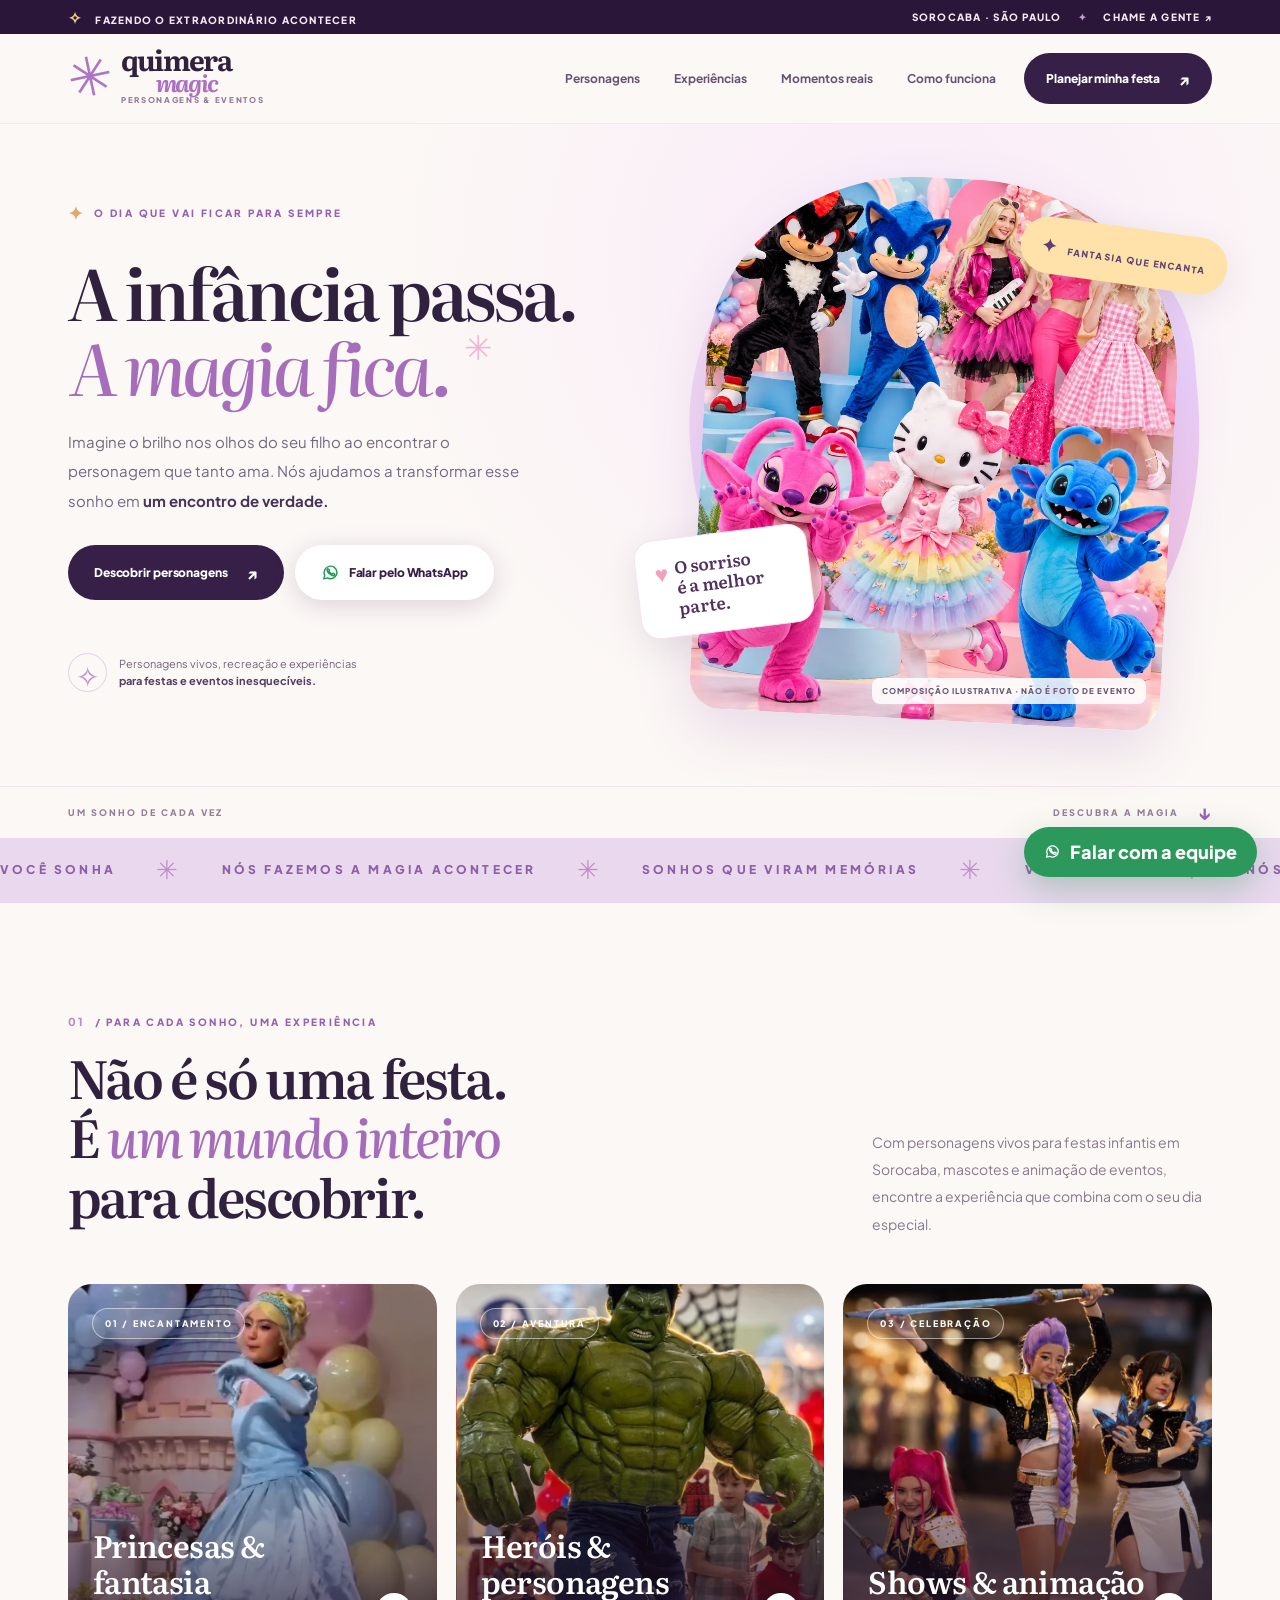
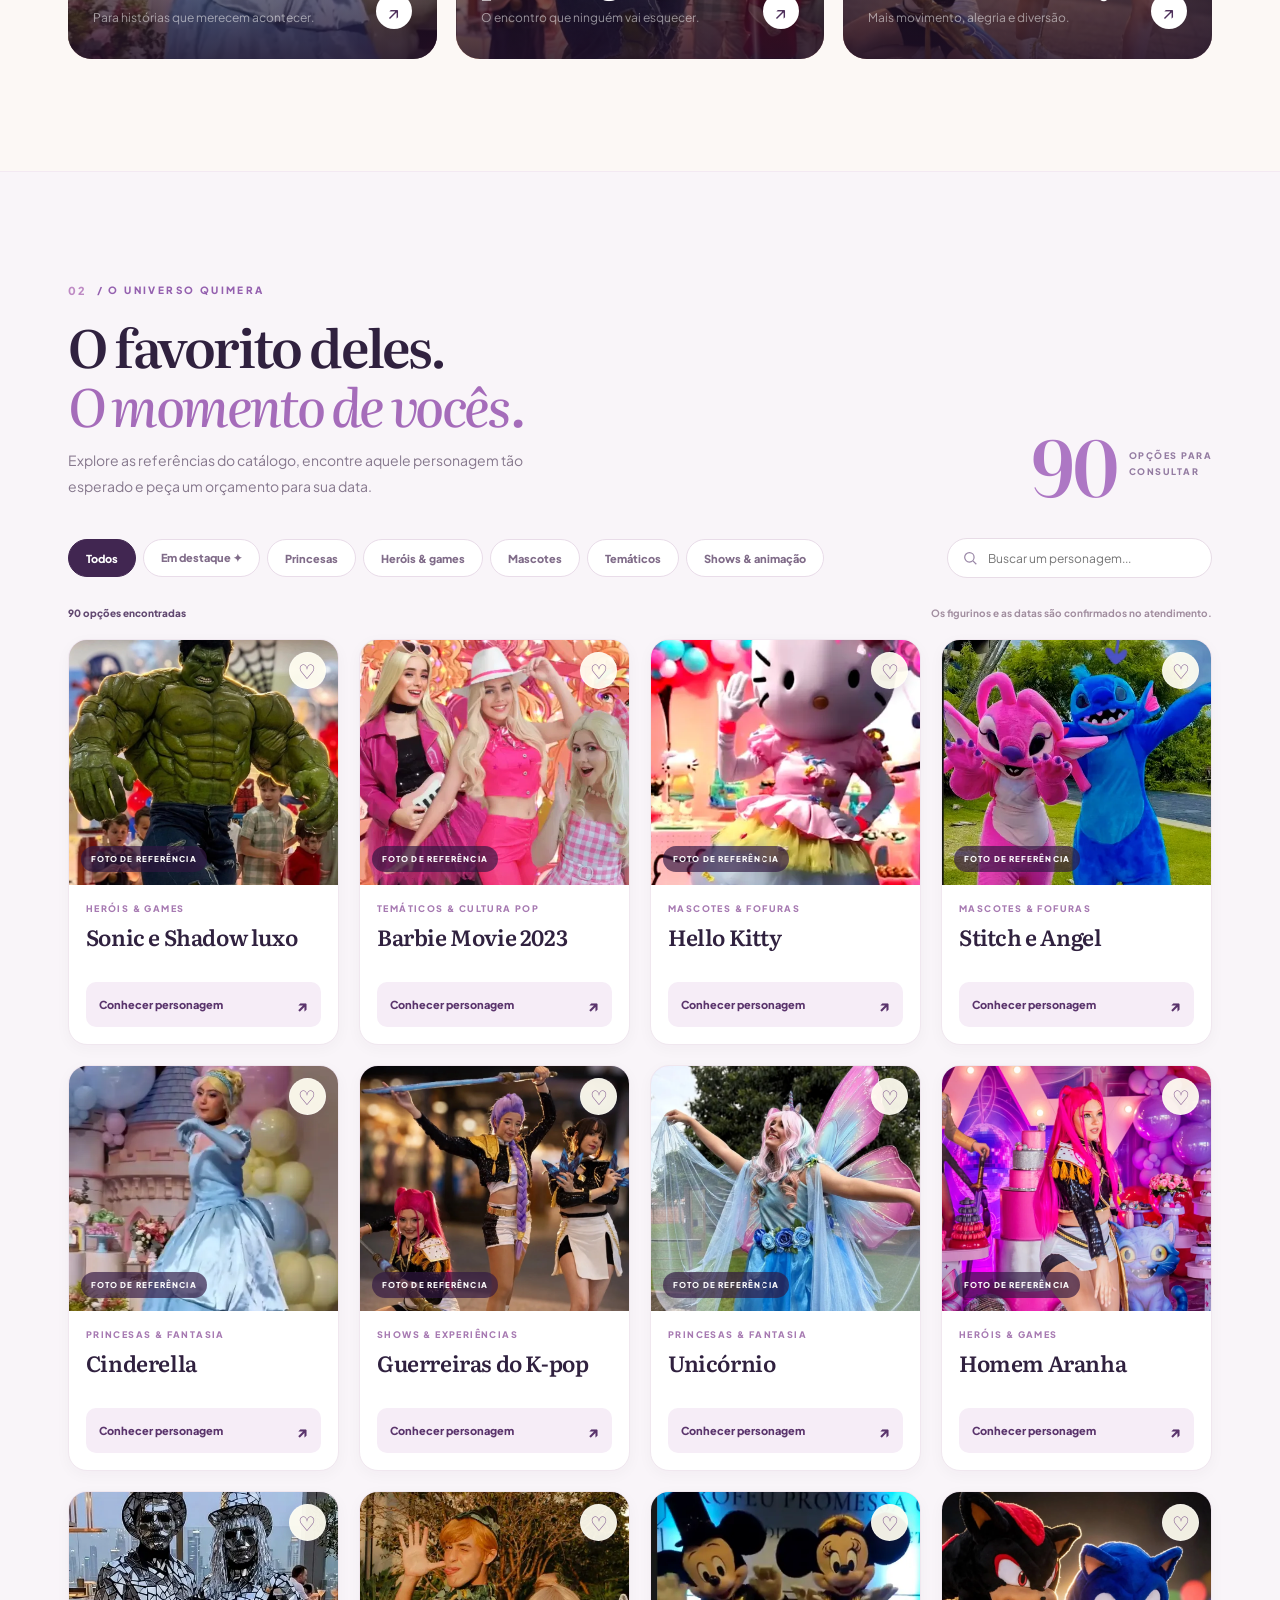
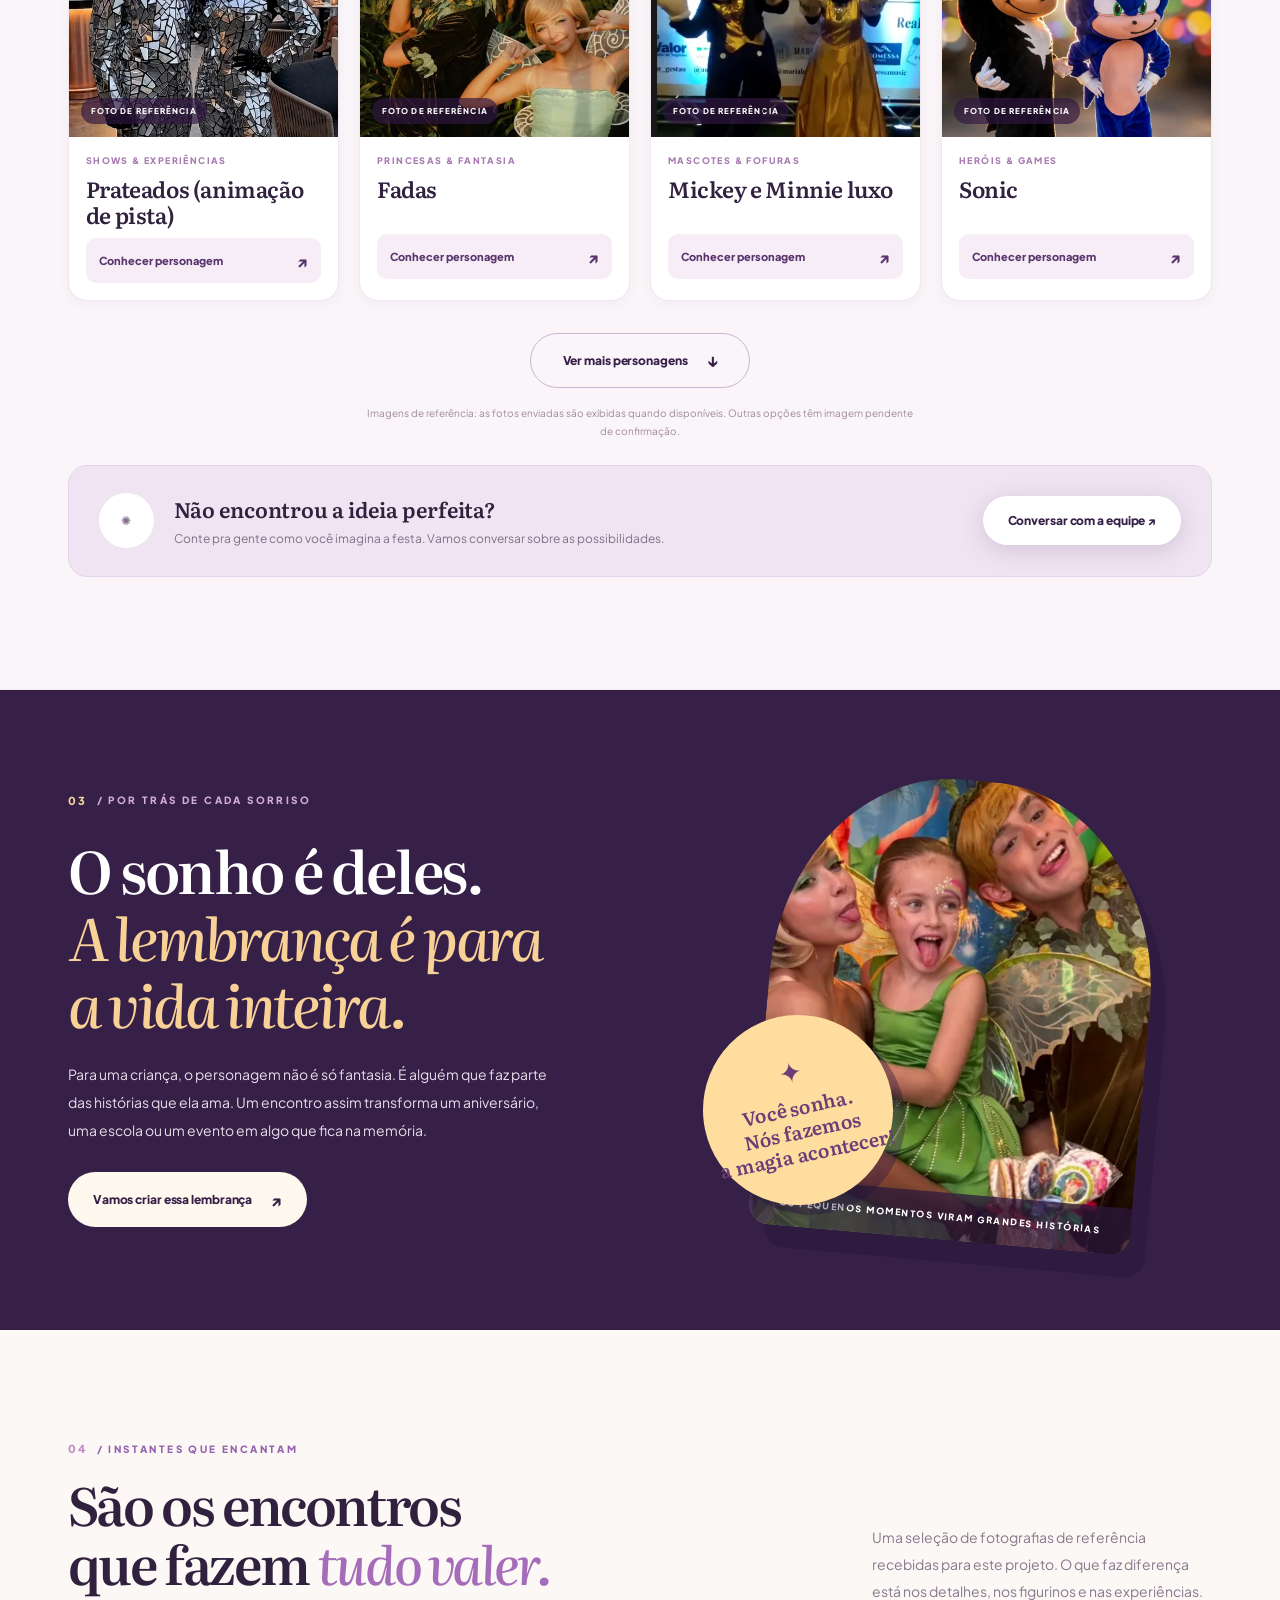
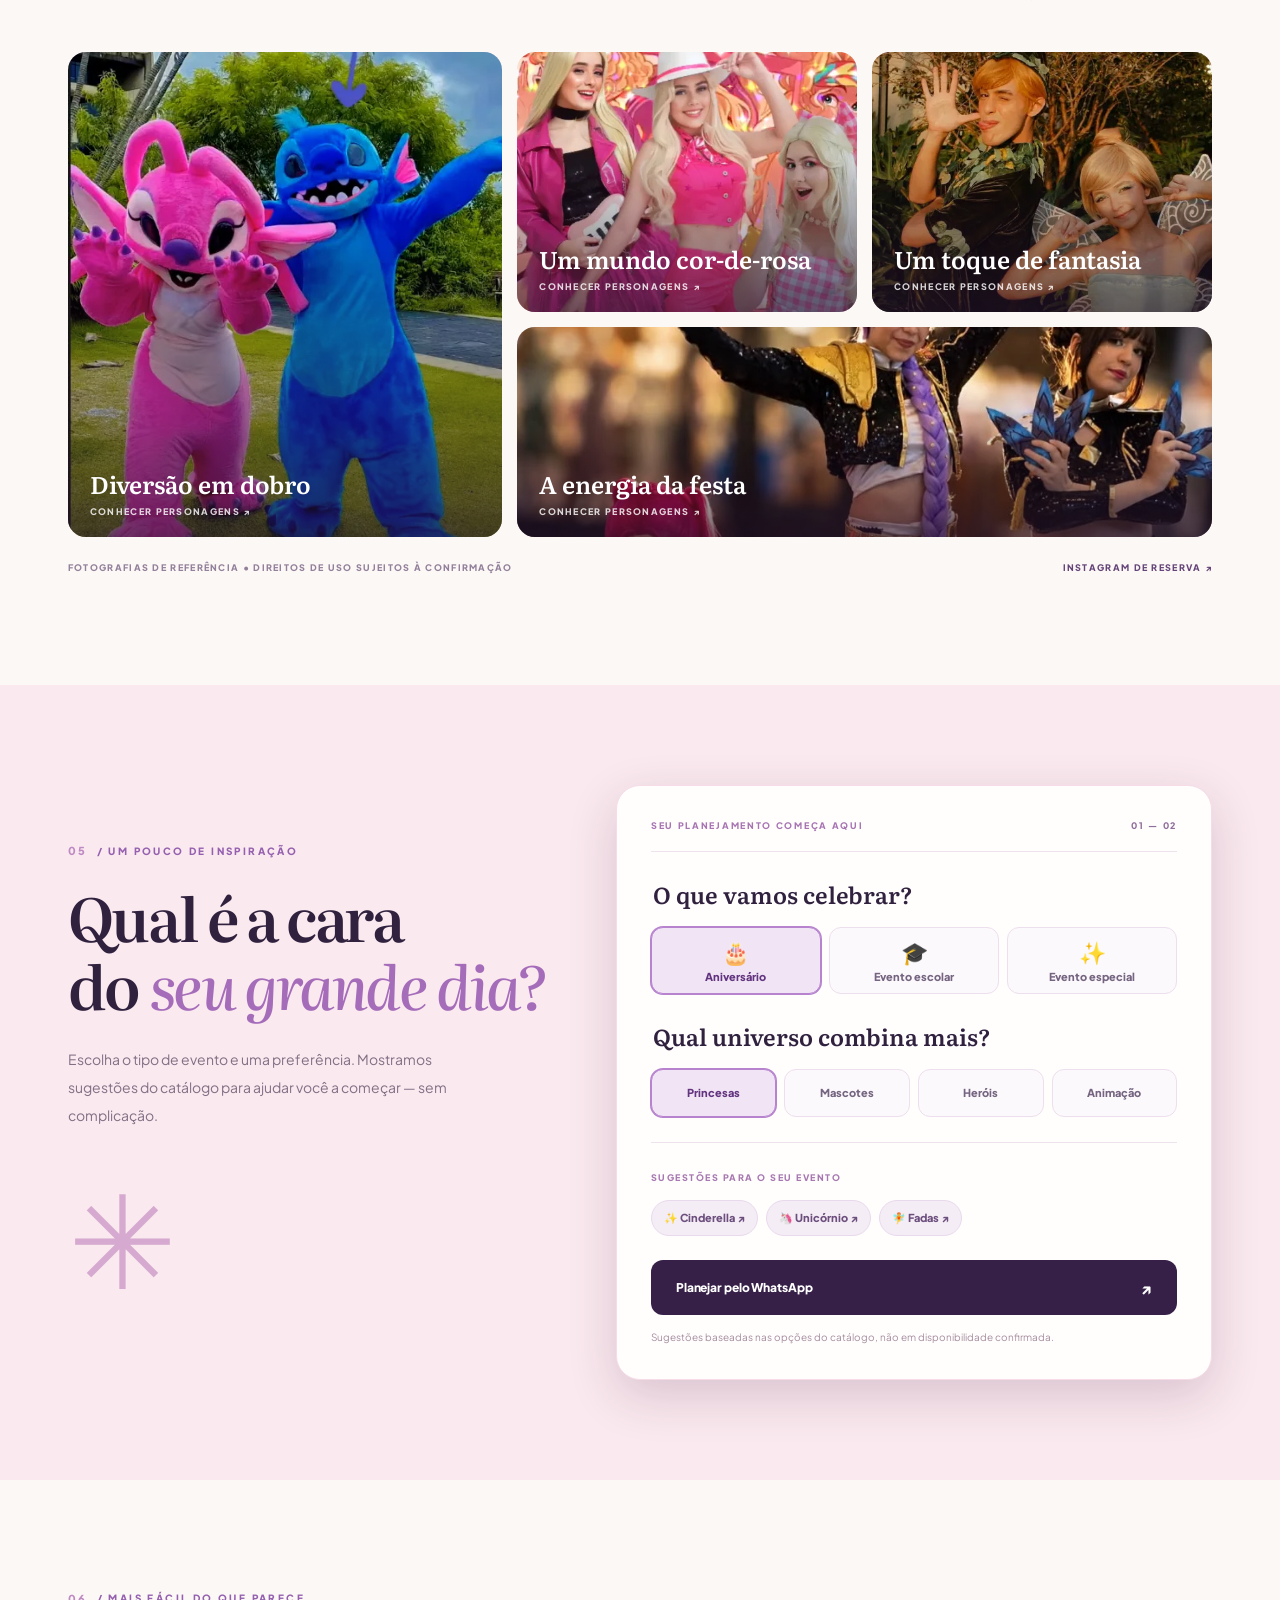
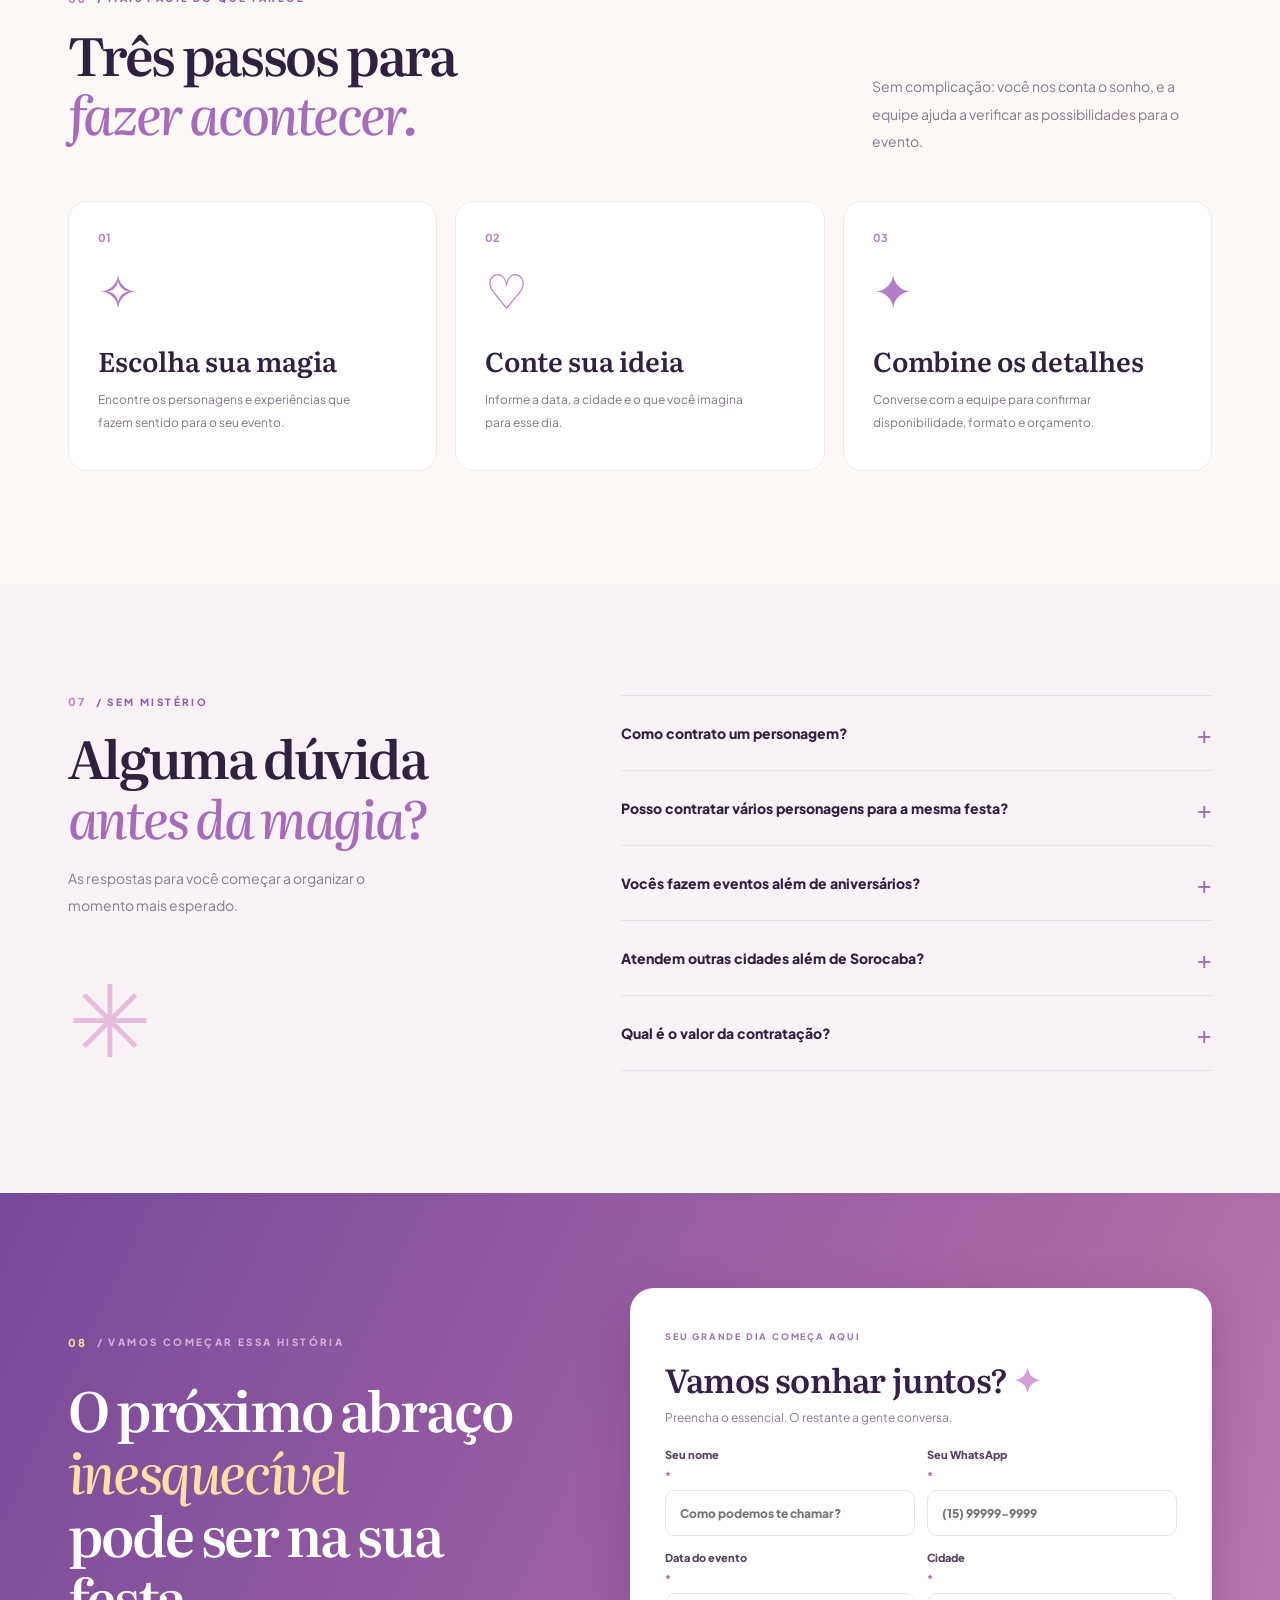
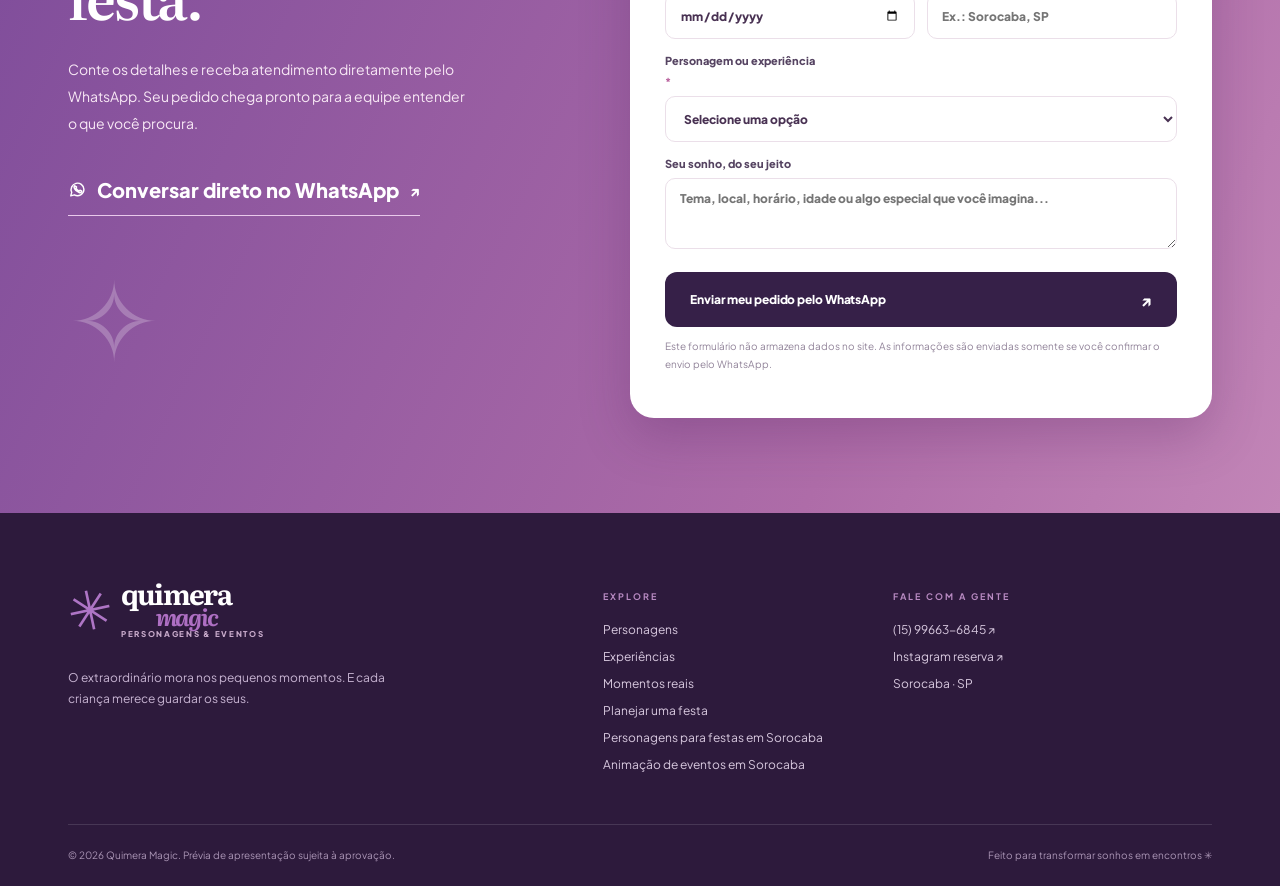
==== index.html @ 38d6c146 "Publica site completo Quimera Magic com novas fotos e hero" ====
<!doctype html>
<html lang="pt-BR">
<head>
  <meta charset="utf-8" />
  <meta name="viewport" content="width=device-width,initial-scale=1,viewport-fit=cover" />
  <meta name="theme-color" content="#fcf8f5" />
  <meta name="description" content="Personagens vivos, princesas, heróis, mascotes e animação para festas em Sorocaba. Explore o catálogo da Quimera Magic e consulte pelo WhatsApp.">
  <meta name="robots" content="index,follow,max-image-preview:large,max-snippet:-1,max-video-preview:-1">
  <link rel="canonical" href="https://quimerasite.vercel.app/">
  <meta property="og:site_name" content="Quimera Magic">
  <meta property="og:locale" content="pt_BR">
  <meta property="og:type" content="website">
  <meta property="og:title" content="Personagens Vivos para Festas em Sorocaba | Quimera Magic">
  <meta property="og:description" content="Personagens vivos, princesas, heróis, mascotes e animação para festas em Sorocaba. Explore o catálogo da Quimera Magic e consulte pelo WhatsApp.">
  <meta property="og:url" content="https://quimerasite.vercel.app/">
  <meta property="og:image" content="https://quimerasite.vercel.app/assets/hero-quimera-magic.webp">
  <meta property="og:image:alt" content="Personagens e experiências da Quimera Magic para festas e eventos">
  <meta name="twitter:card" content="summary_large_image">
  <meta name="twitter:title" content="Personagens Vivos para Festas em Sorocaba | Quimera Magic">
  <meta name="twitter:description" content="Personagens vivos, princesas, heróis, mascotes e animação para festas em Sorocaba. Explore o catálogo da Quimera Magic e consulte pelo WhatsApp.">
  <meta name="twitter:image" content="https://quimerasite.vercel.app/assets/hero-quimera-magic.webp">
  <script type="application/ld+json">{"@context":"https://schema.org","@graph":[{"@type":"LocalBusiness","@id":"https://quimerasite.vercel.app/#empresa","name":"Quimera Magic","alternateName":"Quimera Mágic","url":"https://quimerasite.vercel.app/","description":"Personagens vivos, princesas, mascotes, recreação e animação para festas e eventos em Sorocaba, São Paulo.","telephone":"+55 15 99663-6845","areaServed":{"@type":"City","name":"Sorocaba","address":{"@type":"PostalAddress","addressLocality":"Sorocaba","addressRegion":"SP","addressCountry":"BR"}},"contactPoint":{"@type":"ContactPoint","contactType":"atendimento comercial","telephone":"+55 15 99663-6845","availableLanguage":"Portuguese","url":"https://wa.me/5515996636845"},"hasOfferCatalog":{"@type":"OfferCatalog","name":"Serviços para festas e eventos","itemListElement":[{"@type":"OfferCatalog","name":"Personagens vivos e mascotes para festas"},{"@type":"OfferCatalog","name":"Animação e recreação para eventos"}]}},{"@type":"WebSite","@id":"https://quimerasite.vercel.app/#website","url":"https://quimerasite.vercel.app/","name":"Quimera Magic","inLanguage":"pt-BR","publisher":{"@id":"https://quimerasite.vercel.app/#empresa"}},{"@type":"Service","@id":"https://quimerasite.vercel.app/personagens-vivos-para-festas-sorocaba/#servico","name":"Personagens vivos para festas em Sorocaba","serviceType":"Personagens vivos e mascotes para festas infantis","provider":{"@id":"https://quimerasite.vercel.app/#empresa"},"areaServed":{"@type":"City","name":"Sorocaba"},"url":"https://quimerasite.vercel.app/personagens-vivos-para-festas-sorocaba/"},{"@type":"Service","@id":"https://quimerasite.vercel.app/animacao-de-eventos-sorocaba/#servico","name":"Animação de festas e eventos em Sorocaba","serviceType":"Animação de eventos, pocket shows e recreação","provider":{"@id":"https://quimerasite.vercel.app/#empresa"},"areaServed":{"@type":"City","name":"Sorocaba"},"url":"https://quimerasite.vercel.app/animacao-de-eventos-sorocaba/"}]}</script>
  <title>Personagens Vivos para Festas em Sorocaba | Quimera Magic</title>
  <link rel="icon" type="image/svg+xml" href="/favicon.svg" />
  <link rel="preconnect" href="https://fonts.googleapis.com" /><link rel="preconnect" href="https://fonts.gstatic.com" crossorigin />
  <link href="https://fonts.googleapis.com/css2?family=Literata:ital,opsz,wght@0,7..72,500;0,7..72,600;0,7..72,700;1,7..72,500;1,7..72,600&family=Plus+Jakarta+Sans:wght@400;500;600;700;800&display=swap" rel="stylesheet" />
  <link rel="preload" href="/assets/hero-quimera-magic.webp" as="image" />
  <link rel="stylesheet" href="/style.css" />
  <link rel="stylesheet" href="/mobile.css" />
  <script defer src="/data/catalog.js"></script>
  <script defer src="/app.js"></script>
</head>
<body>
  <a class="skip-link" href="#conteudo">Pular para o conteúdo</a>
  <div class="top-ribbon"><div class="site-shell top-ribbon-inner"><span><span class="mini-spark">✧</span> FAZENDO O EXTRAORDINÁRIO ACONTECER</span><span>SOROCABA · SÃO PAULO <span class="ribbon-divider">✦</span> <a href="https://wa.me/5515996636845?text=Ol%C3%A1%21%20Quero%20conhecer%20os%20personagens%20da%20Quimera%20Magic." target="_blank" rel="noopener noreferrer">CHAME A GENTE <span aria-hidden="true">↗</span></a></span></div></div>
  <header class="header" id="inicio"><div class="site-shell header-inner">
    <a href="#inicio" class="brand" aria-label="Quimera Magic — Início"><span class="brand-emblem" aria-hidden="true">✳</span><span class="brand-word">quimera<span>magic</span><small>PERSONAGENS & EVENTOS</small></span></a>
    <nav class="desktop-nav" aria-label="Menu principal"><a href="#personagens">Personagens</a><a href="#experiencias">Experiências</a><a href="#momentos">Momentos reais</a><a href="#como-funciona">Como funciona</a></nav>
    <a href="#orcamento" class="button button-small button-dark desktop-header-cta">Planejar minha festa <span>↗</span></a>
    <button type="button" id="menuToggle" class="menu-toggle" aria-label="Abrir menu" aria-expanded="false" aria-controls="mobileMenu"><span></span><span></span><span></span></button>
  </div><nav id="mobileMenu" class="mobile-menu" aria-label="Navegação mobile" hidden><a href="#personagens">Personagens</a><a href="#experiencias">Experiências</a><a href="#momentos">Momentos reais</a><a href="#como-funciona">Como funciona</a><a href="#orcamento">Solicitar orçamento ↗</a></nav></header>
  <main id="conteudo">
    <section class="hero"><div class="site-shell hero-layout">
      <div class="hero-content"><div class="micro-label"><span class="micro-label-dot">✦</span> O DIA QUE VAI FICAR PARA SEMPRE</div>
        <h1>A infância passa.<br><em>A magia fica.</em><span class="title-asterisk" aria-hidden="true">✳</span></h1>
        <p class="hero-lead">Imagine o brilho nos olhos do seu filho ao encontrar o personagem que tanto ama. Nós ajudamos a transformar esse sonho em <strong>um encontro de verdade.</strong></p>
        <div class="hero-buttons"><a class="button button-dark button-large" href="#personagens">Descobrir personagens <span>↗</span></a><a class="button button-light button-large whatsapp-cta" href="https://wa.me/5515996636845?text=Ol%C3%A1%21%20Quero%20realizar%20o%20sonho%20do%20meu%20filho%20com%20a%20Quimera%20Magic." target="_blank" rel="noopener noreferrer"><span class="wa-cta-inner"><svg class="wa-cta-icon" viewBox="0 0 24 24" fill="none" stroke="currentColor" stroke-width="1.8" stroke-linecap="round" stroke-linejoin="round" aria-hidden="true" focusable="false"><path d="M20.1 11.7a8.1 8.1 0 0 1-12.15 7.04L3.5 20l1.21-4.38A8.1 8.1 0 1 1 20.1 11.7Z"/><path d="M8.55 8.15c.15-.25.38-.35.65-.24l1.24.53c.33.14.44.51.28.81l-.43.84a.64.64 0 0 0 .04.65 8.85 8.85 0 0 0 3.14 2.98.63.63 0 0 0 .7-.05l.75-.61a.75.75 0 0 1 .82-.08l1.33.76a.65.65 0 0 1 .27.82c-.58 1.37-1.88 1.74-3.24 1.2-3.03-1.2-5.56-3.68-6.45-6.15a2.3 2.3 0 0 1 .9-2.46Z"/></svg><span class="wa-cta-label">Falar pelo WhatsApp</span></span></a></div>
        <div class="hero-bottom-copy"><div class="hero-icon-mark" aria-hidden="true">✧</div><span>Personagens vivos, recreação e experiências<br><strong>para festas e eventos inesquecíveis.</strong></span></div>
      </div>
      <div class="hero-art" aria-label="Mario e Luigi em evento da Quimera Magic"><div class="hero-art-backdrop" aria-hidden="true"></div><img class="hero-main-image" src="/assets/hero-quimera-magic.webp" width="880" height="1100" fetchpriority="high" alt="Composição ilustrativa com personagens para festas da Quimera Magic" /><div class="hero-floating-card floating-one"><span aria-hidden="true">♥</span><strong>O sorriso<br>é a melhor parte.</strong></div><div class="hero-floating-card floating-two"><span aria-hidden="true">✦</span> FANTASIA QUE ENCANTA</div><span class="art-disclaimer">COMPOSIÇÃO ILUSTRATIVA · NÃO É FOTO DE EVENTO</span></div>
    </div><div class="hero-bottom-line"><div class="site-shell"><span>UM SONHO DE CADA VEZ</span><span class="hero-scroll-mark">DESCUBRA A MAGIA <span aria-hidden="true">↓</span></span></div></div></section>
    <div class="brand-marquee" aria-hidden="true"><div class="marquee-track">VOCÊ SONHA <i>✳</i> NÓS FAZEMOS A MAGIA ACONTECER <i>✳</i> SONHOS QUE VIRAM MEMÓRIAS <i>✳</i> VOCÊ SONHA <i>✳</i> NÓS FAZEMOS A MAGIA ACONTECER <i>✳</i> SONHOS QUE VIRAM MEMÓRIAS <i>✳</i></div></div>
    <section class="section section-explore" id="experiencias"><div class="site-shell">
      <div class="section-kicker"><span>01</span> / PARA CADA SONHO, UMA EXPERIÊNCIA</div>
      <div class="intro-grid"><h2>Não é só uma festa.<br>É <em>um mundo inteiro</em><br>para descobrir.</h2><p>Com personagens vivos para festas infantis em Sorocaba, mascotes e animação de eventos, encontre a experiência que combina com o seu dia especial.</p></div>
      <div class="experience-grid">
        <button type="button" class="experience-card experience-princess" data-explore="princesas"><span class="experience-image" style="background-image:url('/assets/cinderela.webp')"></span><span class="experience-overlay"></span><span class="experience-count">01 / ENCANTAMENTO</span><span class="experience-info"><strong>Princesas & fantasia</strong><small>Para histórias que merecem acontecer.</small></span><span class="experience-arrow" aria-hidden="true">↗</span></button>
        <button type="button" class="experience-card experience-hero" data-explore="herois"><span class="experience-image" style="background-image:url('/assets/sonic-shadow.webp')"></span><span class="experience-overlay"></span><span class="experience-count">02 / AVENTURA</span><span class="experience-info"><strong>Heróis & personagens</strong><small>O encontro que ninguém vai esquecer.</small></span><span class="experience-arrow" aria-hidden="true">↗</span></button>
        <button type="button" class="experience-card experience-show" data-explore="shows"><span class="experience-image" style="background-image:url('/assets/guerreiras-kpop.webp')"></span><span class="experience-overlay"></span><span class="experience-count">03 / CELEBRAÇÃO</span><span class="experience-info"><strong>Shows & animação</strong><small>Mais movimento, alegria e diversão.</small></span><span class="experience-arrow" aria-hidden="true">↗</span></button>
      </div>
    </div></section>
    <section class="section catalog-section" id="personagens"><div class="site-shell">
      <div class="section-kicker"><span>02</span> / O UNIVERSO QUIMERA</div>
      <div class="catalog-heading"><div><h2>O favorito deles.<br><em>O momento de vocês.</em></h2><p>Explore as referências do catálogo, encontre aquele personagem tão esperado e peça um orçamento para sua data.</p></div><div class="catalog-figure"><strong id="catalogTotal">90</strong><span>OPÇÕES PARA<br>CONSULTAR</span></div></div>
      <div class="catalog-toolbar"><div class="catalog-filters" id="catalogFilters" role="group" aria-label="Categorias de personagens"></div><label class="search-field"><svg viewBox="0 0 24 24" width="18" height="18" fill="none" stroke="currentColor" stroke-width="1.8" aria-hidden="true"><circle cx="11" cy="11" r="7"/><path d="m16.3 16.3 5 5"/></svg><input type="search" id="searchInput" placeholder="Buscar um personagem..." autocomplete="off" aria-label="Buscar personagem"><button type="button" id="clearSearch" aria-label="Limpar busca" hidden>×</button></label></div>
      <div class="catalog-result-line"><span id="resultsCount" aria-live="polite"></span><span>Os figurinos e as datas são confirmados no atendimento.</span></div>
      <div class="catalog-grid" id="catalogGrid"></div><div class="load-more-wrap"><button class="button button-outline" type="button" id="loadMore">Ver mais personagens <span aria-hidden="true">↓</span></button><p>Imagens de referência: as fotos enviadas são exibidas quando disponíveis. Outras opções têm imagem pendente de confirmação.</p></div>
      <div class="catalog-assist"><span class="assist-emoji" aria-hidden="true">✺</span><div><strong>Não encontrou a ideia perfeita?</strong><span>Conte pra gente como você imagina a festa. Vamos conversar sobre as possibilidades.</span></div><a class="button button-light" href="https://wa.me/5515996636845?text=Ol%C3%A1%21%20Procuro%20um%20personagem%20especial%20para%20minha%20festa.%20Podemos%20conversar%3F" target="_blank" rel="noopener noreferrer">Conversar com a equipe ↗</a></div>
    </div></section>
    <section class="story-section" id="sobre"><div class="site-shell story-layout"><div class="story-left"><div class="section-kicker kicker-light"><span>03</span> / POR TRÁS DE CADA SORRISO</div><h2>O sonho é deles.<br><em>A lembrança é para<br>a vida inteira.</em></h2><p>Para uma criança, o personagem não é só fantasia. É alguém que faz parte das histórias que ela ama. Um encontro assim transforma um aniversário, uma escola ou um evento em algo que fica na memória.</p><a href="#orcamento" class="button button-cream">Vamos criar essa lembrança <span aria-hidden="true">↗</span></a></div><div class="story-right"><div class="story-photo-frame"><img src="/assets/sininho-evento.webp" width="505" height="734" alt="Fada em figurino de evento, foto de referência enviada para o projeto" loading="lazy"><span>OS PEQUENOS MOMENTOS VIRAM GRANDES HISTÓRIAS</span></div><div class="story-seal"><span>✦</span><strong>Você sonha.<br>Nós fazemos<br>a magia acontecer!</strong></div></div></div></section>
    <section class="section gallery-section" id="momentos"><div class="site-shell"><div class="section-kicker"><span>04</span> / INSTANTES QUE ENCANTAM</div><div class="section-top"><h2>São os encontros<br>que fazem <em>tudo valer.</em></h2><p>Uma seleção de fotografias de referência recebidas para este projeto. O que faz diferença está nos detalhes, nos figurinos e nas experiências.</p></div><div class="gallery-grid" id="galleryGrid"></div><div class="gallery-foot"><span>FOTOGRAFIAS DE REFERÊNCIA • DIREITOS DE USO SUJEITOS À CONFIRMAÇÃO</span><a href="https://www.instagram.com/quimeramagic.reserva/" rel="noopener noreferrer" target="_blank">Instagram de reserva <span aria-hidden="true">↗</span></a></div></div></section>
    <section class="planner-section" id="planejador"><div class="site-shell planner-layout"><div class="planner-intro"><div class="section-kicker"><span>05</span> / UM POUCO DE INSPIRAÇÃO</div><h2>Qual é a cara<br>do <em>seu grande dia?</em></h2><p>Escolha o tipo de evento e uma preferência. Mostramos sugestões do catálogo para ajudar você a começar — sem complicação.</p><div class="planner-decoration" aria-hidden="true">✳</div></div><div class="planner-panel"><div class="planner-progress"><span>SEU PLANEJAMENTO COMEÇA AQUI</span><span class="planner-step">01 — 02</span></div><fieldset class="choice-set"><legend>O que vamos celebrar?</legend><div class="choice-grid" id="eventChoices"><button class="choice selected" type="button" data-event="Aniversário infantil" aria-pressed="true"><span>🎂</span> Aniversário</button><button class="choice" type="button" data-event="Evento escolar" aria-pressed="false"><span>🎓</span> Evento escolar</button><button class="choice" type="button" data-event="Evento corporativo ou especial" aria-pressed="false"><span>✨</span> Evento especial</button></div></fieldset><fieldset class="choice-set"><legend>Qual universo combina mais?</legend><div class="choice-grid choice-grid-small" id="themeChoices"><button class="choice selected" type="button" data-theme="princesas" aria-pressed="true">Princesas</button><button class="choice" type="button" data-theme="mascotes" aria-pressed="false">Mascotes</button><button class="choice" type="button" data-theme="herois" aria-pressed="false">Heróis</button><button class="choice" type="button" data-theme="shows" aria-pressed="false">Animação</button></div></fieldset><div class="planner-suggestions"><span>SUGESTÕES PARA O SEU EVENTO</span><div id="plannerSuggestions" class="planner-suggestion-list"></div></div><button type="button" class="button button-dark planner-cta" id="plannerWhatsapp">Planejar pelo WhatsApp <span aria-hidden="true">↗</span></button><p class="planner-disclaimer">Sugestões baseadas nas opções do catálogo, não em disponibilidade confirmada.</p></div></div></section>
    <section class="section steps-section" id="como-funciona"><div class="site-shell"><div class="section-kicker"><span>06</span> / MAIS FÁCIL DO QUE PARECE</div><div class="section-top"><h2>Três passos para<br><em>fazer acontecer.</em></h2><p>Sem complicação: você nos conta o sonho, e a equipe ajuda a verificar as possibilidades para o evento.</p></div><div class="steps-grid"><article><span class="step-number">01</span><span class="step-icon">✧</span><h3>Escolha sua magia</h3><p>Encontre os personagens e experiências que fazem sentido para o seu evento.</p></article><article><span class="step-number">02</span><span class="step-icon">♡</span><h3>Conte sua ideia</h3><p>Informe a data, a cidade e o que você imagina para esse dia.</p></article><article><span class="step-number">03</span><span class="step-icon">✦</span><h3>Combine os detalhes</h3><p>Converse com a equipe para confirmar disponibilidade, formato e orçamento.</p></article></div></div></section>
    <section class="section faq-section" id="duvidas"><div class="site-shell faq-layout"><div class="faq-heading"><div class="section-kicker"><span>07</span> / SEM MISTÉRIO</div><h2>Alguma dúvida<br><em>antes da magia?</em></h2><p>As respostas para você começar a organizar o momento mais esperado.</p><span class="faq-asterisk" aria-hidden="true">✳</span></div><div class="faq-items"><details><summary>Como contrato um personagem? <span>+</span></summary><p>Você pode escolher um personagem do catálogo ou contar sua ideia pelo WhatsApp. A equipe confirma disponibilidade e os detalhes da contratação.</p></details><details><summary>Posso contratar vários personagens para a mesma festa? <span>+</span></summary><p>Sim, você pode selecionar vários favoritos no catálogo e enviar uma única consulta para a equipe avaliar as opções.</p></details><details><summary>Vocês fazem eventos além de aniversários? <span>+</span></summary><p>O catálogo inclui opções de personagens e animação para festas e eventos. Informe o tipo de ocasião para consultar as possibilidades de atendimento.</p></details><details><summary>Atendem outras cidades além de Sorocaba? <span>+</span></summary><p>Informe a cidade e o local do evento para verificar a região atendida e as possíveis condições de deslocamento.</p></details><details><summary>Qual é o valor da contratação? <span>+</span></summary><p>Os valores variam conforme personagem, duração, formato e local. A equipe poderá informar o orçamento depois de conhecer seu evento.</p></details></div></div></section>
    <section class="contact-section" id="orcamento"><div class="site-shell contact-layout"><div class="contact-left"><div class="section-kicker kicker-light"><span>08</span> / VAMOS COMEÇAR ESSA HISTÓRIA</div><h2>O próximo abraço<br><em>inesquecível</em><br>pode ser na sua festa.</h2><p>Conte os detalhes e receba atendimento diretamente pelo WhatsApp. Seu pedido chega pronto para a equipe entender o que você procura.</p><a class="contact-direct" href="https://wa.me/5515996636845?text=Ol%C3%A1%21%20Gostaria%20de%20planejar%20uma%20festa%20com%20a%20Quimera%20Magic." target="_blank" rel="noopener noreferrer"><span class="wa-cta-inner"><svg class="wa-cta-icon" viewBox="0 0 24 24" fill="none" stroke="currentColor" stroke-width="1.8" stroke-linecap="round" stroke-linejoin="round" aria-hidden="true" focusable="false"><path d="M20.1 11.7a8.1 8.1 0 0 1-12.15 7.04L3.5 20l1.21-4.38A8.1 8.1 0 1 1 20.1 11.7Z"/><path d="M8.55 8.15c.15-.25.38-.35.65-.24l1.24.53c.33.14.44.51.28.81l-.43.84a.64.64 0 0 0 .04.65 8.85 8.85 0 0 0 3.14 2.98.63.63 0 0 0 .7-.05l.75-.61a.75.75 0 0 1 .82-.08l1.33.76a.65.65 0 0 1 .27.82c-.58 1.37-1.88 1.74-3.24 1.2-3.03-1.2-5.56-3.68-6.45-6.15a2.3 2.3 0 0 1 .9-2.46Z"/></svg><span class="wa-cta-label">Conversar direto no WhatsApp</span><span class="wa-arrow" aria-hidden="true">↗</span></span></a><span class="contact-ornament" aria-hidden="true">✧</span></div><div class="contact-form-card"><div class="contact-form-header"><span>SEU GRANDE DIA COMEÇA AQUI</span><h3>Vamos sonhar juntos? <i>✦</i></h3><p>Preencha o essencial. O restante a gente conversa.</p></div><form id="quoteForm" novalidate><div class="form-columns"><label>Seu nome <span>*</span><input name="nome" required minlength="2" maxlength="90" autocomplete="name" placeholder="Como podemos te chamar?"></label><label>Seu WhatsApp <span>*</span><input name="telefone" type="tel" inputmode="tel" required autocomplete="tel" maxlength="20" placeholder="(15) 99999-9999"></label></div><div class="form-columns"><label>Data do evento <span>*</span><input name="data" type="date" id="eventDate" required></label><label>Cidade <span>*</span><input name="cidade" required maxlength="100" placeholder="Ex.: Sorocaba, SP"></label></div><label>Personagem ou experiência <span>*</span><select id="characterSelect" name="personagem" required><option value="">Selecione uma opção</option><option value="Outro / quero consultar">Outro / quero consultar</option></select></label><label>Seu sonho, do seu jeito <textarea name="observacoes" maxlength="1000" rows="3" placeholder="Tema, local, horário, idade ou algo especial que você imagina..."></textarea></label><button class="button button-dark form-submit" type="submit">Enviar meu pedido pelo WhatsApp <span aria-hidden="true">↗</span></button><p class="privacy-note">Este formulário não armazena dados no site. As informações são enviadas somente se você confirmar o envio pelo WhatsApp.</p><div class="form-notice" id="formNotice" role="status" aria-live="polite" hidden></div></form></div></div></section>
  </main>
  <footer class="footer"><div class="site-shell"><div class="footer-columns"><div class="footer-about"><a href="#inicio" class="brand footer-brand" aria-label="Quimera Magic — voltar ao início"><span class="brand-emblem" aria-hidden="true">✳</span><span class="brand-word">quimera<span>magic</span><small>PERSONAGENS & EVENTOS</small></span></a><p>O extraordinário mora nos pequenos momentos. E cada criança merece guardar os seus.</p></div><div class="footer-nav"><strong>EXPLORE</strong><a href="#personagens">Personagens</a><a href="#experiencias">Experiências</a><a href="#momentos">Momentos reais</a><a href="#planejador">Planejar uma festa</a><a href="/personagens-vivos-para-festas-sorocaba/">Personagens para festas em Sorocaba</a><a href="/animacao-de-eventos-sorocaba/">Animação de eventos em Sorocaba</a></div><div class="footer-nav"><strong>FALE COM A GENTE</strong><a href="https://wa.me/5515996636845" target="_blank" rel="noopener noreferrer">(15) 99663-6845 ↗</a><a href="https://www.instagram.com/quimeramagic.reserva/" target="_blank" rel="noopener noreferrer">Instagram reserva ↗</a><span>Sorocaba · SP</span></div></div><div class="footer-bottom"><span>© 2026 Quimera Magic. Prévia de apresentação sujeita à aprovação.</span><span>Feito para transformar sonhos em encontros ✳</span></div></div></footer>
  <div id="selectionTray" class="selection-tray" hidden><span class="tray-icon" aria-hidden="true">♥</span><div><strong id="selectionCount">0 selecionados</strong><small>Seu elenco especial</small></div><button type="button" class="tray-view" id="trayView">Ver seleção</button><button type="button" class="tray-send" id="traySend">Consultar no WhatsApp ↗</button><button type="button" class="tray-clear" id="trayClear" aria-label="Limpar seleção">×</button></div>
  <a class="floating-whatsapp" href="https://wa.me/5515996636845?text=Ol%C3%A1%21%20Quero%20conhecer%20os%20personagens%20da%20Quimera%20Magic." target="_blank" rel="noopener noreferrer" aria-label="Falar com a Quimera Magic no WhatsApp"><span class="wa-cta-inner"><svg class="wa-cta-icon" viewBox="0 0 24 24" fill="none" stroke="currentColor" stroke-width="1.8" stroke-linecap="round" stroke-linejoin="round" aria-hidden="true" focusable="false"><path d="M20.1 11.7a8.1 8.1 0 0 1-12.15 7.04L3.5 20l1.21-4.38A8.1 8.1 0 1 1 20.1 11.7Z"/><path d="M8.55 8.15c.15-.25.38-.35.65-.24l1.24.53c.33.14.44.51.28.81l-.43.84a.64.64 0 0 0 .04.65 8.85 8.85 0 0 0 3.14 2.98.63.63 0 0 0 .7-.05l.75-.61a.75.75 0 0 1 .82-.08l1.33.76a.65.65 0 0 1 .27.82c-.58 1.37-1.88 1.74-3.24 1.2-3.03-1.2-5.56-3.68-6.45-6.15a2.3 2.3 0 0 1 .9-2.46Z"/></svg><span class="wa-cta-label">Falar com a equipe</span></span></a>
  <nav class="mobile-action-bar" aria-label="Acesso rápido">
    <a class="mobile-action-catalog" href="#personagens"><span aria-hidden="true">⌕</span> Ver personagens</a>
    <a class="mobile-action-whatsapp" href="https://wa.me/5515996636845?text=Ol%C3%A1%21%20Quero%20realizar%20o%20sonho%20do%20meu%20filho%20com%20a%20Quimera%20Magic." target="_blank" rel="noopener noreferrer"><span class="wa-cta-inner"><svg class="wa-cta-icon" viewBox="0 0 24 24" fill="none" stroke="currentColor" stroke-width="1.8" stroke-linecap="round" stroke-linejoin="round" aria-hidden="true" focusable="false"><path d="M20.1 11.7a8.1 8.1 0 0 1-12.15 7.04L3.5 20l1.21-4.38A8.1 8.1 0 1 1 20.1 11.7Z"/><path d="M8.55 8.15c.15-.25.38-.35.65-.24l1.24.53c.33.14.44.51.28.81l-.43.84a.64.64 0 0 0 .04.65 8.85 8.85 0 0 0 3.14 2.98.63.63 0 0 0 .7-.05l.75-.61a.75.75 0 0 1 .82-.08l1.33.76a.65.65 0 0 1 .27.82c-.58 1.37-1.88 1.74-3.24 1.2-3.03-1.2-5.56-3.68-6.45-6.15a2.3 2.3 0 0 1 .9-2.46Z"/></svg><span class="wa-cta-label">Pedir orçamento</span></span></a>
  </nav>
  <div class="modal" id="characterModal" hidden><div class="modal-backdrop" data-modal-close="yes"></div><div class="modal-dialog" role="dialog" aria-modal="true" aria-labelledby="modalName"><button class="modal-close" type="button" id="modalClose" aria-label="Fechar detalhes">×</button><div id="modalVisual" class="modal-visual"></div><div class="modal-body"><div class="section-kicker"><span>✦</span> PERSONAGEM DO CATÁLOGO</div><h2 id="modalName"></h2><span id="modalCategory" class="modal-category"></span><p id="modalDescription"></p><p class="modal-note">A disponibilidade e o figurino específico são confirmados pela equipe antes da contratação.</p><div class="modal-actions"><button class="button button-dark" id="modalWhatsApp" type="button">Consultar no WhatsApp ↗</button><button class="button button-outline" id="modalAdd" type="button">+ Adicionar à seleção</button></div></div></div></div>
  <div class="modal" id="selectionModal" hidden><div class="modal-backdrop" data-selection-close="yes"></div><div class="selection-dialog" role="dialog" aria-modal="true" aria-labelledby="selectionTitle"><button class="modal-close" type="button" id="selectionClose" aria-label="Fechar seleção">×</button><div class="section-kicker"><span>✦</span> SEU PLANO MÁGICO</div><h2 id="selectionTitle">O elenco dos seus sonhos</h2><p>Selecione quem você gostaria de receber na festa. Envie tudo em uma só consulta.</p><div id="selectedList" class="selected-list"></div><button class="button button-dark" type="button" id="selectionQuote">Pedir orçamento da seleção ↗</button></div></div>
  <script>window.QUIMERA_CONFIG={whatsapp:'5515996636845',instagram:'https://www.instagram.com/quimeramagic.reserva/'};</script>
</body>
</html>
---- style.css ----
:root{--bg:#fcf8f5;--cream:#fff9f3;--paper:#fff;--ink:#30213f;--plum:#362048;--plum-dark:#291638;--purple:#6b3a8e;--lilac:#b47bc3;--lavender:#e8d9f0;--pink:#f2acc9;--rose:#f9e0e7;--gold:#f7d498;--muted:#776981;--line:#e9e1e8;--display:'Literata',Georgia,serif;--sans:'Plus Jakarta Sans',Arial,sans-serif;--shadow:0 18px 50px rgba(61,33,78,.10)}
*,*:before,*:after{box-sizing:border-box}html{scroll-behavior:smooth;scroll-padding-top:94px}body{margin:0;overflow-x:hidden;background:var(--bg);color:var(--ink);font-family:var(--sans);-webkit-font-smoothing:antialiased}a{text-decoration:none;color:inherit}button,input,textarea,select{font:inherit}button{cursor:pointer}button:focus-visible,a:focus-visible,input:focus-visible,select:focus-visible,summary:focus-visible{outline:3px solid #c77fdb;outline-offset:3px}[hidden]{display:none!important}img{max-width:100%;display:block}.skip-link{position:absolute;top:-100px;left:14px;z-index:1001;padding:12px 18px;background:#fff;border-radius:12px}.skip-link:focus{top:12px}.site-shell{max-width:1380px;margin:0 auto;padding:0 5.3%}.top-ribbon{background:var(--plum-dark);color:#f7e8f4}.top-ribbon-inner{height:34px;display:flex;align-items:center;justify-content:space-between;font-weight:800;font-size:10px;letter-spacing:1.25px}.top-ribbon a:hover{text-decoration:underline}.mini-spark{font-size:16px;color:#f1c980;margin-right:10px}.ribbon-divider{padding:0 13px;color:#c29ad1}.header{position:sticky;top:0;z-index:50;background:rgba(252,248,245,.94);backdrop-filter:blur(20px);border-bottom:1px solid rgba(120,80,120,.09)}.header-inner{height:89px;display:flex;align-items:center;justify-content:space-between;gap:28px}.brand{display:inline-flex;align-items:center;gap:8px;flex-shrink:0}.brand-emblem{font:normal 54px/.8 Georgia,serif;color:#ae75c5;transform:rotate(-12deg);display:inline-block}.brand-word{display:flex;flex-direction:column;font:700 28px/.73 var(--display);letter-spacing:-1.7px}.brand-word>span{font-size:23px;font-style:italic;color:#ae6fc3;margin:4px 0 0 35px}.brand-word small{font:800 8px/1.8 var(--sans);color:#937a9a;letter-spacing:1.7px;margin-top:3px}.desktop-nav{display:flex;align-items:center;gap:34px;margin-left:auto}.desktop-nav a{position:relative;font-size:12px;font-weight:700;white-space:nowrap;color:#65536f;transition:color .2s}.desktop-nav a:hover{color:#ab64c3}.desktop-nav a:after{content:'';position:absolute;height:2px;background:#b87cc9;bottom:-8px;left:0;width:0;transition:width .2s}.desktop-nav a:hover:after{width:100%}.button{display:inline-flex;align-items:center;justify-content:center;gap:18px;padding:16px 24px;border-radius:100px;font-size:12px;letter-spacing:-.1px;font-weight:800;border:1px solid transparent;transition:transform .22s ease,box-shadow .22s ease,background .22s ease;white-space:nowrap;text-align:center}.button>span:last-child{font-size:16px}.button:hover{transform:translateY(-3px);box-shadow:0 13px 22px #3f244422}.button:active{transform:translateY(0)}.button-small{padding:14px 21px}.button-large{min-height:54px;padding:16px 25px}.button-dark{background:var(--plum);color:white}.button-dark:hover{background:#63317f}.button-light{background:#fff;color:var(--plum);box-shadow:0 5px 25px #512e6330}.button-outline{background:transparent;color:var(--plum);border-color:#cbb5d3}.button-cream{background:#fff8ee;color:var(--plum)}.menu-toggle{border:0;background:transparent;color:var(--plum);width:42px;height:42px;display:none;align-items:center;justify-content:center;flex-direction:column;gap:5px}.menu-toggle span{height:2px;width:22px;border-radius:3px;background:var(--plum)}.mobile-menu{position:absolute;left:0;right:0;top:100%;background:#fffaf8;box-shadow:0 20px 25px #29163816;padding:15px 6%;z-index:51}.mobile-menu a{display:block;padding:14px;font-weight:800;font-size:14px;border-bottom:1px solid #ecdfeb}.hero{position:relative;overflow:hidden;background:radial-gradient(circle at 70% 20%,#f9ebfa 0,#fcf8f5 48%);}.hero-layout{display:grid;grid-template-columns:52% 48%;align-items:center;min-height:640px;gap:4px;padding-top:40px;padding-bottom:52px}.hero-content{position:relative;z-index:3;padding:15px 0 20px}.micro-label,.section-kicker{font-weight:800;font-size:10px;letter-spacing:2.4px;color:#9460af;text-transform:uppercase;display:flex;align-items:center;gap:9px}.micro-label-dot{color:#dfa86e;font-size:18px}.hero h1{font:600 clamp(61px,5.5vw,83px)/1.065 var(--display);letter-spacing:-3.9px;margin:30px 0 23px;max-width:690px}.hero h1 em{color:#a66dbb;font-weight:500}.title-asterisk{display:inline-block;font:normal .48em Georgia,serif;color:#f0b7d5;margin-left:15px;vertical-align:top;animation:rotateOnce 13s ease-in-out infinite}.hero-lead{font-size:15px;line-height:1.95;color:#746781;max-width:470px;margin:0 0 30px}.hero-lead strong{color:#483256}.hero-buttons{display:flex;flex-wrap:wrap;gap:11px}.wa-glyph{color:#25a268;font-size:19px!important;line-height:1;font-weight:900}.hero-bottom-copy{display:flex;align-items:center;gap:12px;margin-top:53px;font-size:11px;line-height:1.6;color:#76657a}.hero-bottom-copy strong{color:#543d61}.hero-icon-mark{border:1px solid #e2cee9;border-radius:50%;width:39px;height:39px;display:grid;place-items:center;font-size:28px;color:#bc8cca}.hero-art{height:570px;position:relative;min-width:0;display:flex;align-items:center;justify-content:center}.hero-art-backdrop{position:absolute;inset:4% 2% 6% 5%;border-radius:44% 54% 39% 49%/46% 37% 55% 51%;background:linear-gradient(160deg,#f7def0,#ead2fa 56%,#f7bfd9);transform:rotate(-5deg)}.hero-art-backdrop:after{content:'';position:absolute;inset:35px;border:2px dashed #ffffffa0;border-radius:inherit}.hero-main-image{position:relative;z-index:1;width:min(86%,475px);height:95%;object-fit:cover;object-position:50% 50%;border-radius:45% 45% 32px 32px/35% 35% 32px 32px;box-shadow:0 23px 55px #7d469d28;transform:rotate(3deg);transition:transform .5s ease}.hero-art:hover .hero-main-image{transform:rotate(1deg) translateY(-6px)}.hero-floating-card{position:absolute;z-index:2;box-shadow:0 10px 35px #4832531d}.floating-one{left:-5%;bottom:18%;width:174px;padding:18px;background:#fff;border:1px solid #f3e5f1;border-radius:19px;transform:rotate(-7deg);display:flex;gap:7px;align-items:flex-start}.floating-one span{color:#f1a2ba;font-size:23px}.floating-one strong{font:600 17px/1.2 var(--display);color:#50305e}.floating-two{top:11%;right:-3%;background:#ffe2a9;color:#5c4073;transform:rotate(8deg);border-radius:40px;padding:17px 21px;font-size:9px;letter-spacing:1.2px;font-weight:900}.floating-two span{font-size:18px;margin-right:7px}.art-disclaimer{z-index:3;position:absolute;bottom:30px;right:12%;color:#685672;background:#ffffffda;font-weight:900;font-size:8px;letter-spacing:1px;padding:8px 10px;border-radius:8px}.hero-bottom-line{border-top:1px solid #f0e8f0}.hero-bottom-line>.site-shell{height:51px;display:flex;justify-content:space-between;align-items:center;color:#957f96;font-size:9px;font-weight:800;letter-spacing:2px}.hero-scroll-mark{display:flex;align-items:center;gap:18px}.hero-scroll-mark span{font-size:18px;color:#9d63b4}.brand-marquee{background:#ead9ee;overflow:hidden;height:65px;display:flex;align-items:center;white-space:nowrap;border-bottom:1px solid #e7d5eb}.marquee-track{font-size:12px;letter-spacing:3.2px;font-weight:900;color:#8b60a7;animation:marquee 36s linear infinite}.marquee-track i{margin:0 35px;font:normal 26px Georgia;color:#c48cc8;vertical-align:middle}@keyframes marquee{to{transform:translateX(-50%)}}@keyframes rotateOnce{0%,90%,100%{transform:rotate(-14deg)}45%{transform:rotate(45deg)}}.section{padding:112px 0}.section-kicker>span{color:#be8ac4;font-size:11px}.section h2,.story-section h2,.planner-section h2,.contact-section h2{font:600 clamp(40px,4.1vw,61px)/1.13 var(--display);letter-spacing:-2.4px;margin:19px 0}.section h2 em,.planner-section h2 em{font-weight:500;color:#a56cba}.intro-grid,.section-top{display:flex;justify-content:space-between;align-items:flex-end;gap:60px;margin-bottom:40px}.intro-grid>p,.section-top>p{max-width:340px;line-height:1.95;color:#87798d;font-size:14px;margin:0 0 6px}.experience-grid{display:grid;grid-template-columns:repeat(3,minmax(0,1fr));gap:19px}.experience-card{display:block;position:relative;text-align:left;height:375px;border:0;border-radius:24px;overflow:hidden;isolation:isolate;color:#fff;transition:transform .3s,box-shadow .3s;background:#edd0f1}.experience-card:hover{transform:translateY(-7px);box-shadow:0 20px 35px #4a305229}.experience-image,.experience-overlay{position:absolute;inset:0;display:block;transition:transform .6s}.experience-image{background-size:cover;background-position:center 29%;z-index:-2}.experience-card:hover .experience-image{transform:scale(1.075)}.experience-overlay{z-index:-1;background:linear-gradient(0deg,rgba(33,17,42,.83),rgba(33,17,42,0) 65%)}.experience-count{position:absolute;left:24px;top:24px;letter-spacing:1.8px;font-size:9px;font-weight:900;border:1px solid #ffffff81;padding:9px 12px;border-radius:30px;background:#ffffff16}.experience-info{display:flex;flex-direction:column;gap:12px;position:absolute;bottom:32px;left:25px;right:60px}.experience-info strong{font:600 clamp(24px,2.4vw,33px)/1.15 var(--display);letter-spacing:-.6px}.experience-info small{font-size:12px;line-height:1.4;color:#fff8}.experience-arrow{position:absolute;right:25px;bottom:30px;background:#fff;color:#4e305b;border-radius:50%;width:36px;height:36px;display:grid;place-items:center;font-size:19px}.catalog-section{background:#f9f5f9;border-top:1px solid #f3e9f2;border-bottom:1px solid #f1e7f0}.catalog-heading{display:flex;align-items:flex-end;justify-content:space-between;gap:30px;margin-bottom:34px}.catalog-heading h2{margin-bottom:14px}.catalog-heading p{max-width:510px;color:#86788d;line-height:1.85;font-size:14px;margin:0}.catalog-figure{display:flex;gap:12px;align-items:center}.catalog-figure strong{font:600 77px/.95 var(--display);color:#ad77c4;letter-spacing:-3px}.catalog-figure span{font-size:9px;font-weight:900;line-height:1.8;letter-spacing:1.5px;color:#947ca2}.catalog-toolbar{display:flex;align-items:center;justify-content:space-between;gap:15px}.catalog-filters{display:flex;gap:7px;overflow-x:auto;padding:5px 0;scrollbar-width:thin}.filter-chip{border:1px solid #e9dce9;background:white;border-radius:30px;padding:11px 17px;font-size:11px;font-weight:800;white-space:nowrap;color:#806c89;transition:background .2s,color .2s}.filter-chip:hover{background:#f1e4f1}.filter-chip.active{background:#412651;border-color:#412651;color:#fff}.search-field{min-width:210px;max-width:265px;width:100%;border:1px solid #e8dce7;background:#fff;border-radius:50px;padding:10px 14px;display:flex;align-items:center;gap:8px;color:#9986a6}.search-field input{background:none;border:0;outline:none;width:100%;min-width:0;font-size:12px;color:var(--ink)}.search-field input:focus{outline:0}.search-field button{border:0;background:transparent;color:var(--plum);font-size:21px}.catalog-result-line{display:flex;justify-content:space-between;gap:12px;align-items:center;margin:25px 0 20px;font-size:10px;color:#a18d9f;font-weight:700}.catalog-result-line>span:first-child{color:#624971;font-weight:900}.catalog-grid{display:grid;grid-template-columns:repeat(4,minmax(0,1fr));gap:20px}.character-card{background:#fff;border:1px solid #f0e7ef;border-radius:19px;overflow:hidden;box-shadow:0 4px 15px #37193c09;position:relative;transition:transform .3s,box-shadow .3s;min-width:0}.character-card:hover,.character-card:focus-within{transform:translateY(-6px);box-shadow:0 20px 40px #35203e1d}.character-art{height:245px;position:relative;overflow:hidden;display:block;background:var(--art-bg,#e5cdec)}.character-art img{width:100%;height:100%;object-fit:cover;object-position:center 24%;transition:transform .5s;display:block}.character-card:hover .character-art img{transform:scale(1.065)}.character-art--missing{display:grid;place-items:center;isolation:isolate}.character-art--missing:before{content:'';height:190px;width:190px;border-radius:50%;position:absolute;background:#ffffff5c;box-shadow:0 0 0 22px #fff3,0 0 0 50px #fff2;transform:rotate(20deg)}.character-art--missing .art-icon{font-size:78px;position:relative;filter:drop-shadow(2px 8px 6px #74517933);transition:transform .5s}.character-card:hover .character-art--missing .art-icon{transform:rotate(-12deg) scale(1.15)}.art-label{position:absolute;left:12px;bottom:13px;z-index:2;font-size:8px;letter-spacing:1.1px;color:#fff;background:#311742a9;border-radius:50px;padding:8px 10px;font-weight:900}.character-art--missing .art-label{background:#fff9;color:#6d4c76}.card-save{position:absolute;right:12px;top:12px;z-index:3;width:37px;height:37px;border:1px solid #ffffff60;border-radius:50%;background:#fffdf0ef;display:grid;place-items:center;color:#794e89;font-size:20px;box-shadow:0 5px 12px #51345f28;transition:transform .2s,background .2s}.card-save:hover{transform:scale(1.12)}.card-save.saved{background:#d978b3;color:white}.card-body{display:flex;flex-direction:column;gap:10px;padding:18px 17px 17px;min-height:159px}.card-category{font-size:9px;text-transform:uppercase;letter-spacing:1.4px;color:#a77ab2;font-weight:900}.card-body h3{font:600 22px/1.17 var(--display);letter-spacing:-.4px;margin:0;flex:1}.card-open{display:flex;align-items:center;justify-content:space-between;text-align:left;border:0;border-radius:10px;background:#f6edf7;color:#5a346c;font-size:11px;font-weight:900;padding:12px 13px;transition:background .2s}.card-open:hover{background:#ebdcef}.card-open>span{font-size:16px}.empty-results{grid-column:1/-1;padding:60px 18px;text-align:center;color:#87728a}.empty-results strong{display:block;font:600 30px var(--display);margin-bottom:10px}.load-more-wrap{text-align:center;padding:32px 0 0}.load-more-wrap .button{min-width:220px}.load-more-wrap p{color:#a18a9c;font-size:10px;margin:16px auto;line-height:1.8;max-width:550px}.catalog-assist{margin-top:25px;padding:27px 30px;display:flex;align-items:center;gap:20px;background:#f0e4f2;border-radius:19px;border:1px solid #e5d4eb}.assist-emoji{display:grid;place-items:center;width:55px;height:55px;flex-shrink:0;border-radius:50%;background:white;color:#b66dbf;font-size:36px}.catalog-assist>div{flex:1;display:flex;flex-direction:column;gap:5px}.catalog-assist strong{font:600 21px var(--display)}.catalog-assist span{font-size:12px;line-height:1.7;color:#836f89}.story-section{background:var(--plum);color:#fff;overflow:hidden}.story-layout{display:grid;grid-template-columns:57% 43%;gap:35px;align-items:center;min-height:640px;padding-top:90px;padding-bottom:90px}.kicker-light{color:#d5add9}.kicker-light>span{color:#f5d79d}.story-section h2{font-size:clamp(44px,4.55vw,67px);line-height:1.15;margin:29px 0 23px}.story-section h2 em{font-weight:500;color:#f8d196}.story-section .story-left>p{font-size:14px;line-height:2;max-width:485px;color:#eadbea;margin-bottom:28px}.story-right{height:460px;position:relative;display:flex;align-items:center;justify-content:center}.story-photo-frame{height:100%;width:75%;border-radius:46% 46% 20px 20px;overflow:hidden;position:relative;transform:rotate(5deg);box-shadow:17px 22px 0 #24133155}.story-photo-frame img{width:100%;height:100%;object-fit:cover;object-position:center 25%}.story-photo-frame>span{position:absolute;bottom:0;left:0;right:0;background:#2d183bba;color:white;padding:18px 13px;font-size:9px;letter-spacing:1.5px;font-weight:900;text-align:center}.story-seal{position:absolute;left:0;bottom:35px;z-index:2;height:190px;width:190px;background:#ffdd9f;border-radius:50%;display:flex;flex-direction:column;align-items:center;justify-content:center;text-align:center;transform:rotate(-12deg);color:#6b3e77;box-shadow:10px 12px 0 #1f0d3d59}.story-seal span{font-size:28px;margin-bottom:7px}.story-seal strong{font:600 19px/1.25 var(--display)}.gallery-grid{display:grid;grid-template-columns:1.15fr .9fr .9fr;grid-template-rows:260px 210px;gap:15px}.gallery-tile{position:relative;overflow:hidden;display:block;background:#ecd9ee;border:0;border-radius:18px;padding:0;cursor:pointer;text-align:left}.gallery-tile:nth-child(1){grid-row:span 2}.gallery-tile:nth-child(4){grid-column:span 2}.gallery-tile img{width:100%;height:100%;object-fit:cover;object-position:center 30%;transition:transform .55s}.gallery-tile:hover img{transform:scale(1.06)}.gallery-tile:after{content:'';position:absolute;inset:40% 0 0;background:linear-gradient(transparent,#24132c9c)}.gallery-tile>span{position:absolute;bottom:20px;left:22px;right:30px;color:#fff;z-index:1;font:600 24px var(--display)}.gallery-tile small{display:block;font:800 9px var(--sans);letter-spacing:1.3px;margin-top:5px;color:#ffffffcf}.gallery-foot{display:flex;justify-content:space-between;align-items:center;gap:15px;padding:25px 0 0;color:#93819b;font-size:9px;font-weight:800;letter-spacing:1.3px}.gallery-foot a{color:#654579;white-space:nowrap;text-transform:uppercase}.gallery-foot a:hover{text-decoration:underline}.planner-section{background:#fae9ef;padding:100px 0}.planner-layout{display:grid;grid-template-columns:43% 57%;gap:65px;align-items:center}.planner-section h2{font-size:clamp(47px,4.7vw,70px);margin:26px 0}.planner-section .planner-intro>p{color:#826f84;font-size:14px;line-height:2;max-width:405px}.planner-decoration{color:#d0a0cb;font-size:130px;margin-top:25px;opacity:.85}.planner-panel{padding:34px;background:#fffefd;border:1px solid #f7dce8;box-shadow:0 16px 48px #4f1e4630;border-radius:24px}.planner-progress{display:flex;justify-content:space-between;gap:15px;font-size:9px;font-weight:900;letter-spacing:1.7px;color:#a875b3;border-bottom:1px solid #eee2ed;padding-bottom:20px}.planner-step{color:#916f9b}.choice-set{border:0;padding:0;margin:25px 0}.choice-set legend{font:600 23px var(--display);margin-bottom:16px}.choice-grid{display:grid;grid-template-columns:repeat(3,1fr);gap:8px}.choice{background:#fcf9fc;min-height:67px;border:1px solid #eddfed;border-radius:12px;padding:10px;font-size:11px;font-weight:900;color:#756581;transition:background .2s,border-color .2s}.choice>span{display:block;font-size:22px;margin-bottom:4px}.choice.selected,.choice[aria-pressed="true"]{background:#f1e5f5;border-color:#b783cf;color:#63347f;box-shadow:0 0 0 1px #b783cf}.choice-grid-small{grid-template-columns:repeat(4,1fr)}.choice-grid-small .choice{min-height:48px}.planner-suggestions{border-top:1px solid #eee2ed;padding-top:21px}.planner-suggestions>span{font-size:9px;font-weight:900;letter-spacing:1.5px;color:#a879b1}.planner-suggestion-list{display:flex;gap:8px;margin-top:15px;flex-wrap:wrap}.planner-suggestion{background:#f4edf5;border:1px solid #e9d9ed;border-radius:20px;color:#6d4f7e;padding:10px 12px;font-size:11px;font-weight:800}.planner-suggestion:hover{background:#e7d8ec}.planner-cta{width:100%;justify-content:space-between;margin-top:24px;border-radius:12px}.planner-disclaimer{font-size:10px;color:#a68c9e;line-height:1.6;margin:14px 0 0}.steps-grid{display:grid;grid-template-columns:repeat(3,1fr);gap:18px}.steps-grid article{background:#fff;border:1px solid #f1e8ee;border-radius:19px;padding:29px;min-height:270px;display:flex;flex-direction:column}.step-number{font-size:11px;font-weight:900;color:#b58ac4}.step-icon{display:block;color:#b27cc9;font:normal 48px Georgia,serif;margin:20px 0}.steps-grid h3{font:600 27px var(--display);margin:0 0 9px}.steps-grid p{font-size:12px;line-height:1.85;color:#847487;max-width:270px;margin:0}.faq-section{background:#f9f3f8}.faq-layout{display:grid;grid-template-columns:44% 56%;gap:50px}.faq-heading>p{line-height:1.9;font-size:14px;color:#877c8c;max-width:320px}.faq-asterisk{display:block;color:#e7bcdb;font-size:100px;margin:35px 0 0}.faq-items details{border-bottom:1px solid #e9dfea;padding:22px 0}.faq-items details:first-child{border-top:1px solid #e9dfea}.faq-items summary{font-size:14px;font-weight:800;cursor:pointer;display:flex;justify-content:space-between;gap:18px;align-items:center;list-style:none}.faq-items summary::-webkit-details-marker{display:none}.faq-items summary span{font-size:24px;font-weight:400;color:#9b69b1;transition:transform .2s}.faq-items details[open] summary span{transform:rotate(45deg)}.faq-items p{font-size:13px;color:#827487;max-width:540px;line-height:1.85;padding-right:30px}.contact-section{background:linear-gradient(115deg,#794999,#ae6ca8 72%,#c285b7);color:#fff;padding:95px 0;overflow:hidden}.contact-layout{display:grid;grid-template-columns:47% 53%;align-items:center;gap:50px}.contact-section h2{font-size:clamp(45px,4.3vw,65px);margin:28px 0;line-height:1.14}.contact-section h2 em{color:#ffe1a7;font-weight:500}.contact-left>p{color:#f8e8f5;line-height:1.95;font-size:14px;max-width:400px}.contact-direct{display:inline-flex;align-items:center;gap:12px;margin-top:25px;font-size:12px;font-weight:900;border-bottom:1px solid #e9c9eb;padding-bottom:13px}.contact-direct span:first-child{font-size:20px}.contact-ornament{display:block;font-size:110px;color:#ffffff3c;margin-top:45px;line-height:1}.contact-form-card{padding:35px;background:white;color:var(--plum);border-radius:24px;box-shadow:0 18px 50px #4c1c5840}.contact-form-header>span{font-size:9px;letter-spacing:1.8px;font-weight:900;color:#a378b6}.contact-form-header h3{font:600 33px var(--display);letter-spacing:-.8px;margin:10px 0 7px}.contact-form-header h3 i{color:#d5a0d6;font-style:normal}.contact-form-header p{font-size:12px;color:#8c7b92;margin:0 0 23px}.form-columns{display:grid;grid-template-columns:1fr 1fr;gap:12px}.contact-form-card form label{display:flex;flex-direction:column;gap:8px;font-size:11px;font-weight:900;margin-bottom:15px;color:#564462}.contact-form-card label>span{display:inline;color:#bc67a1}.contact-form-card input,.contact-form-card select,.contact-form-card textarea{width:100%;background:#fff;border:1px solid #ebdfe9;border-radius:10px;color:#493253;min-height:46px;padding:12px 14px;outline:none;font-size:12px}.contact-form-card input:focus,.contact-form-card select:focus,.contact-form-card textarea:focus{border-color:#a875bf;box-shadow:0 0 0 2px #a875bf19}.contact-form-card textarea{resize:vertical}.form-submit{width:100%;border-radius:12px;justify-content:space-between;margin-top:8px}.privacy-note{font-size:10px;line-height:1.8;color:#92849a}.form-notice{font-size:12px;padding:13px;border:1px solid #e0ccde;border-radius:10px;background:#fbf5fc;line-height:1.6;margin-top:15px}.footer{background:#2d1a3c;color:#f7eef8;padding:70px 0 25px}.footer-columns{display:grid;grid-template-columns:2fr 1fr 1.3fr;gap:45px}.footer-brand .brand-word{color:white}.footer-brand .brand-word small{color:#c7aaca}.footer-about p{font-size:12px;color:#c7b4d2;line-height:1.8;max-width:330px;margin-top:25px}.footer-nav{display:flex;flex-direction:column;gap:12px;font-size:12px;color:#d8c9df}.footer-nav strong{font-size:9px;letter-spacing:2px;color:#b88ac2;margin:8px 0}.footer-nav a:hover{color:#ffe2a7}.footer-bottom{margin-top:52px;border-top:1px solid #ffffff20;padding-top:24px;color:#a994b4;display:flex;justify-content:space-between;gap:15px;font-size:10px}.floating-whatsapp{position:fixed;bottom:23px;right:23px;z-index:35;background:#2c985b;box-shadow:0 12px 35px #2f855550;color:white;padding:14px 20px;border-radius:40px;display:flex;align-items:center;gap:10px;font-size:11px;font-weight:900;transition:transform .2s}.floating-whatsapp:hover{transform:translateY(-4px)}.floating-whatsapp>span:first-child{font-size:18px}.selection-tray{position:fixed;bottom:22px;left:50%;transform:translateX(-50%);z-index:60;background:#3d2551;box-shadow:0 14px 50px #2b123b55;color:white;border-radius:18px;padding:11px 14px;display:flex;align-items:center;gap:13px;width:min(620px,calc(100% - 26px))}.tray-icon{font-size:23px;color:#ffc1df}.selection-tray>div{flex:1;display:flex;flex-direction:column}.selection-tray strong{font-size:12px}.selection-tray small{font-size:10px;color:#d7c1e1}.selection-tray button{border:0;font-size:10px;font-weight:900;border-radius:11px;padding:11px 13px}.tray-view{background:#6b4a7b;color:white}.tray-send{background:#fff1cf;color:#482953}.selection-tray .tray-clear{background:none;color:white;font-size:22px;padding:3px 7px}.selection-tray:not([hidden])~.floating-whatsapp{bottom:97px}.modal{position:fixed;inset:0;z-index:100;display:flex;align-items:center;justify-content:center;padding:22px}.modal-backdrop{position:absolute;inset:0;background:#1e112aab;backdrop-filter:blur(6px)}body.modal-open{overflow:hidden}.modal-dialog{position:relative;z-index:1;width:min(900px,100%);background:#fffaf8;border-radius:24px;overflow:hidden;box-shadow:0 30px 70px #180b2670;display:grid;grid-template-columns:44% 56%;max-height:90vh}.modal-close{position:absolute;right:15px;top:15px;z-index:3;width:39px;height:39px;border:0;background:#fff;color:#654776;border-radius:50%;font-size:27px;box-shadow:0 4px 16px #351d3b26}.modal-visual{background:#eee2f0;min-height:415px;position:relative;display:grid;place-items:center;overflow:hidden}.modal-visual img{height:100%;width:100%;position:absolute;inset:0;object-fit:cover}.modal-visual .art-icon{font-size:118px}.modal-body{padding:50px 42px;align-self:center}.modal-body h2,.selection-dialog h2{font:600 44px/1.12 var(--display);margin:20px 0 10px;letter-spacing:-1.5px}.modal-category{font-size:10px;text-transform:uppercase;font-weight:900;color:#a67aaf;letter-spacing:1.5px}.modal-body>p{font-size:13px;line-height:1.85;color:#82738b}.modal-note{font-size:11px!important;background:#f6edf6;padding:12px;border-radius:10px}.modal-actions{display:flex;gap:10px;flex-wrap:wrap;margin-top:23px}.modal-actions .button{font-size:11px;padding:14px 16px}.selection-dialog{position:relative;z-index:1;width:min(540px,100%);background:#fffaf8;border-radius:24px;padding:40px;max-height:90vh;overflow:auto}.selection-dialog>p{font-size:13px;color:#8a7a8e;line-height:1.7}.selected-list{display:flex;flex-direction:column;gap:8px;margin:20px 0}.selected-item{background:white;border:1px solid #eee2ed;border-radius:12px;padding:10px;display:flex;gap:12px;align-items:center}.selected-item img,.selected-item .selected-emoji{height:51px;width:51px;object-fit:cover;border-radius:10px;background:#eedbea;display:grid;place-items:center;font-size:27px}.selected-item strong{font-size:13px;flex:1}.selected-item button{border:0;background:#f5e9f5;color:#794c88;border-radius:50%;width:30px;height:30px;font-size:20px}.selection-dialog>.button{width:100%}.selection-empty{font-size:12px;color:#9b7e9f}.fade-rise{transition:opacity .6s ease,transform .6s ease}.js-reveal .fade-rise:not(.is-visible){opacity:0;transform:translateY(24px)}@media(max-width:1190px){.desktop-nav{gap:16px}.site-shell{padding:0 4%}.hero h1{font-size:65px}.experience-card{height:325px}.catalog-grid{gap:14px}.card-body h3{font-size:20px}.planner-layout{gap:30px}}@media(max-width:990px){.desktop-nav,.desktop-header-cta{display:none}.menu-toggle{display:flex}.hero-layout{grid-template-columns:52% 48%}.hero h1{font-size:56px;letter-spacing:-2.5px}.hero-art{height:510px}.floating-one{left:-2%;width:145px}.catalog-grid{grid-template-columns:repeat(3,minmax(0,1fr))}.section h2,.story-section h2,.planner-section h2,.contact-section h2{font-size:46px}.experience-card{height:290px}.experience-info strong{font-size:24px}.story-layout{gap:15px}.story-photo-frame{width:83%}.story-seal{height:155px;width:155px}.story-seal strong{font-size:16px}.planner-layout{grid-template-columns:1fr}.planner-intro{display:grid;grid-template-columns:1fr 1fr;gap:10px 25px}.planner-intro .section-kicker{grid-column:1/-1}.planner-intro h2{grid-column:1}.planner-intro>p{grid-column:2;margin-top:24px}.planner-decoration{display:none}.contact-layout{gap:18px}.contact-form-card{padding:25px}.contact-section h2{font-size:43px}}@media(max-width:760px){.top-ribbon-inner{font-size:8px}.top-ribbon-inner>span:last-child{display:none}.header-inner{height:76px}.brand-emblem{font-size:42px}.brand-word{font-size:25px}.brand-word>span{font-size:20px;margin-left:29px}.hero-layout{grid-template-columns:1fr;gap:5px;padding-top:55px;padding-bottom:30px}.hero-content{padding:0}.hero h1{font-size:clamp(52px,9vw,74px);max-width:660px;margin:26px 0 18px}.hero-lead{max-width:580px}.hero-bottom-copy{margin-top:30px}.hero-art{height:580px;max-width:550px;width:100%;margin:auto}.hero-main-image{width:min(83%,450px)}.floating-one{left:2%;bottom:24%}.floating-two{right:0}.section{padding:80px 0}.intro-grid,.section-top{flex-direction:column;align-items:flex-start;gap:15px}.experience-grid{gap:10px}.experience-card{height:290px}.experience-info{left:17px;bottom:20px;right:40px}.experience-info strong{font-size:23px}.experience-info small{font-size:10px}.experience-count{left:14px;top:15px;font-size:8px;padding:8px}.experience-arrow{width:30px;height:30px;right:14px;bottom:17px}.catalog-toolbar{flex-direction:column;align-items:stretch}.catalog-filters{width:100%}.search-field{min-width:0;max-width:none}.catalog-grid{grid-template-columns:repeat(2,minmax(0,1fr))}.character-art{height:260px}.catalog-heading h2{font-size:44px}.catalog-figure strong{font-size:60px}.story-layout{grid-template-columns:1fr;gap:42px}.story-right{height:450px;max-width:530px;width:100%;margin:0 auto}.story-section h2{font-size:54px}.gallery-grid{grid-template-columns:1fr 1fr;grid-template-rows:250px 210px 220px}.gallery-tile:nth-child(1){grid-row:span 2}.gallery-tile:nth-child(4){grid-column:span 2}.gallery-foot{align-items:flex-start;flex-direction:column}.steps-grid{gap:10px}.steps-grid article{padding:21px}.faq-layout{grid-template-columns:1fr;gap:15px}.faq-asterisk{display:none}.contact-layout{grid-template-columns:1fr;gap:25px}.contact-left{padding-bottom:0}.contact-ornament{display:none}.contact-section h2{font-size:54px}.footer-columns{grid-template-columns:1fr 1fr}.footer-about{grid-column:1/-1}.floating-whatsapp{right:15px;bottom:15px}.selection-tray{bottom:10px}}@media(max-width:520px){.site-shell{padding:0 5%}.top-ribbon-inner{justify-content:center}.hero-layout{padding-top:43px}.hero h1{font-size:49px;letter-spacing:-2px}.hero-lead{font-size:14px}.hero-buttons{gap:10px}.hero-buttons .button{width:100%;justify-content:space-between}.hero-art{height:440px}.hero-main-image{width:86%;height:93%}.floating-one{width:124px;bottom:20%;padding:12px}.floating-one strong{font-size:14px}.floating-two{font-size:8px;top:8%}.art-disclaimer{font-size:7px;right:3%;bottom:8px}.hero-bottom-line{display:none}.brand-marquee{height:50px}.marquee-track{font-size:10px}.section{padding:65px 0}.section h2,.planner-section h2{font-size:39px;letter-spacing:-1.4px}.intro-grid>p,.section-top>p{font-size:13px}.experience-grid{grid-template-columns:1fr;gap:11px}.experience-card{height:245px}.experience-info strong{font-size:31px}.experience-info small{font-size:12px}.catalog-heading{align-items:flex-start;gap:5px}.catalog-heading h2{font-size:35px}.catalog-figure{margin-top:9px;flex-direction:column;gap:0;align-items:flex-start}.catalog-figure strong{font-size:54px}.catalog-figure span{font-size:8px;letter-spacing:.4px}.catalog-result-line>span:last-child{display:none}.catalog-grid{gap:10px}.character-art{height:180px}.card-save{width:31px;height:31px;right:8px;top:8px;font-size:17px}.card-body{padding:13px 11px;min-height:135px;gap:8px}.card-category{font-size:8px;letter-spacing:.7px}.card-body h3{font-size:19px}.card-open{padding:10px 8px;font-size:10px}.art-label{font-size:7px;left:7px;bottom:8px;padding:6px}.character-art--missing .art-icon{font-size:65px}.catalog-assist{flex-wrap:wrap;padding:20px}.catalog-assist .button{width:100%}.story-layout{padding-top:75px;padding-bottom:80px}.story-section h2{font-size:42px}.story-right{height:375px}.story-seal{height:130px;width:130px;bottom:10px}.story-seal strong{font-size:13px}.story-seal span{font-size:22px}.gallery-grid{grid-template-columns:1fr 1fr;grid-template-rows:250px 170px 170px;gap:9px}.gallery-tile:nth-child(1){grid-column:1/-1;grid-row:auto}.gallery-tile:nth-child(4){grid-column:span 2}.gallery-tile>span{font-size:19px;left:12px;bottom:12px}.gallery-tile small{font-size:8px}.planner-section{padding:70px 0}.planner-intro{display:block}.planner-intro>p{margin-top:0}.planner-panel{padding:21px;border-radius:17px}.choice-grid{gap:6px}.choice{font-size:10px;padding:8px;min-height:63px}.choice-grid-small{grid-template-columns:repeat(2,1fr)}.choice-grid-small .choice{min-height:41px}.steps-grid{grid-template-columns:1fr}.steps-grid article{min-height:195px}.step-icon{margin:12px 0}.faq-items summary{font-size:13px}.contact-section{padding:70px 0}.contact-section h2{font-size:43px}.form-columns{grid-template-columns:1fr;gap:0}.contact-form-card{padding:24px 19px}.contact-form-header h3{font-size:29px}.footer{padding-top:58px}.footer-columns{gap:26px}.footer-bottom{flex-direction:column;line-height:1.5}.floating-whatsapp{bottom:12px;left:12px;right:12px;justify-content:center}.selection-tray{left:10px;right:10px;transform:none;width:auto;flex-wrap:wrap;gap:8px;border-radius:14px}.selection-tray>div{flex-basis:35%}.selection-tray .tray-view{flex:1}.selection-tray .tray-send{order:8;width:100%}.selection-tray:not([hidden])~.floating-whatsapp{display:none}.modal{padding:12px}.modal-dialog{display:block;overflow:auto}.modal-visual{min-height:225px;height:225px}.modal-body{padding:24px}.modal-body h2{font-size:33px}.modal-actions .button{width:100%}.selection-dialog{padding:25px}.selection-dialog h2{font-size:34px}}@media(prefers-reduced-motion:reduce){html{scroll-behavior:auto}*,*:before,*:after{animation-duration:.01ms!important;animation-iteration-count:1!important;transition-duration:.01ms!important} .js-reveal .fade-rise:not(.is-visible){opacity:1;transform:none}}
/* Prevent content columns plus gaps from exceeding the viewport at tablet widths. */
@media(min-width:761px){.hero-layout{grid-template-columns:minmax(0,1.08fr) minmax(0,1fr)}.story-layout{grid-template-columns:minmax(0,1.18fr) minmax(0,1fr)}.faq-layout{grid-template-columns:minmax(0,.85fr) minmax(0,1fr)}.contact-layout{grid-template-columns:minmax(0,.88fr) minmax(0,1fr)}}
@media(min-width:991px){.planner-layout{grid-template-columns:minmax(0,.81fr) minmax(0,1fr)}}
@media(max-width:520px){.footer{padding-bottom:94px}}
---- mobile.css ----
/* Quimera Magic — mobile experience layer (preserves approved desktop identity).
   Tested at 320, 360, 375, 390, 430, 768 px plus desktop.
   Design goals: readable typography, thumb-friendly controls, safe-area spacing,
   uncluttered above-the-fold hero and resilient overlays. */
.card-photo-open{display:block;position:relative;width:100%;border:0;background:transparent;padding:0;text-align:inherit;cursor:pointer}
.card-photo-open .character-art{width:100%}
.card-photo-open:focus-visible{outline:3px solid #8551a8;outline-offset:-3px;z-index:2}
.mobile-action-bar{display:none}
@media(max-width:760px){
  html{scroll-padding-top:86px}
  .header{background:#fcf8f5;isolation:isolate}
  .header-inner{height:69px}
  .menu-toggle{display:flex;min-height:48px;min-width:48px;border-radius:12px;gap:6px}
  .menu-toggle span{width:23px}
  .menu-toggle:focus-visible{outline:3px solid #9666b4;outline-offset:2px}
  .mobile-menu{top:100%;background:#fffaf8;padding:8px max(20px,5% ) 22px;max-height:calc(100dvh - 110px);overflow-y:auto;box-shadow:0 22px 40px #25153238;border-top:1px solid #ecdeea}
  .mobile-menu a{min-height:52px;display:flex;align-items:center;line-height:1.35;padding:12px 10px;font-size:15px}
  .mobile-menu a:last-child{margin-top:10px;justify-content:center;border-radius:13px;background:#40274f;color:white}
  .hero-layout{grid-template-columns:minmax(0,1fr);min-height:0;gap:0;padding-top:27px;padding-bottom:23px}
  .hero-content{padding:0}
  .micro-label{font-size:9px;letter-spacing:1.5px;gap:7px}
  .hero h1{font-size:clamp(41px,9.2vw,56px);line-height:1.07;letter-spacing:-1.6px;margin:17px 0 13px;max-width:100%;text-wrap:balance}
  .title-asterisk{font-size:.35em;margin-left:8px}
  .hero-lead{font-size:14px;line-height:1.65;margin-bottom:18px;max-width:490px}
  .hero-buttons{display:flex;flex-direction:column;gap:9px}
  .hero-buttons .button{width:100%;min-height:49px;padding:12px 18px;border-radius:17px;font-size:12px;justify-content:space-between}
  .hero-buttons .button-light{order:-1}
  .hero-bottom-copy{margin-top:17px;gap:12px;font-size:11px;line-height:1.5}
  .hero-icon-mark{flex-shrink:0}
  .hero-art{height:365px;width:100%;max-width:440px;margin:6px auto 0}
  .hero-main-image{width:89%;height:96%;object-position:50% 46%}
  .floating-one{left:1%;bottom:18%;padding:13px;width:133px}
  .floating-one strong{font-size:13px}
  .floating-two{right:0;top:7%;font-size:8px}
  .art-disclaimer{font-size:7px;bottom:5px;max-width:94%;text-align:center}
  .hero-bottom-line{display:none}
  .section{padding:65px 0}
  .section h2,.planner-section h2,.story-section h2,.contact-section h2{font-size:clamp(35px,8vw,46px);line-height:1.14;letter-spacing:-1.2px;text-wrap:balance}
  .intro-grid>p,.section-top>p,.story-left>p,.planner-intro>p{line-height:1.75;font-size:14px}
  .experience-grid{grid-template-columns:1fr;gap:12px}
  .experience-card{height:245px;border-radius:20px}
  .experience-info strong{font-size:29px}
  .catalog-heading{display:block}
  .catalog-heading h2{font-size:clamp(34px,8vw,44px)}
  .catalog-figure{display:flex;flex-direction:row;align-items:center;gap:12px;margin:16px 0 0}
  .catalog-figure strong{font-size:44px}
  .catalog-figure span{font-size:9px;letter-spacing:.7px}
  .catalog-toolbar{display:flex;flex-direction:column-reverse;align-items:stretch;gap:6px}
  .search-field{min-width:0;max-width:none;width:100%;height:49px;min-height:49px;padding:0 13px;border-radius:14px;border-color:#dbcada}
  .search-field input{height:47px;font-size:16px;line-height:1.25}
  .search-field button{min-width:42px;min-height:42px;display:grid;place-items:center;font-size:26px}
  .catalog-filters{width:100%;display:flex;align-items:center;overflow-x:auto;scroll-snap-type:x proximity;overscroll-behavior-x:contain;-webkit-overflow-scrolling:touch;gap:8px;scrollbar-width:none;padding:5px 0 10px}
  .catalog-filters::-webkit-scrollbar{display:none}
  .filter-chip{scroll-snap-align:start;min-height:44px;padding:10px 16px;font-size:12px}
  .catalog-result-line{margin:9px 0 15px;font-size:11px}
  .catalog-grid{grid-template-columns:repeat(2,minmax(0,1fr));gap:12px}
  .character-card{border-radius:17px}
  .character-art{height:clamp(164px,45vw,215px)}
  .card-save{width:44px;height:44px;top:7px;right:7px;font-size:23px;z-index:4}
  .card-body{min-height:157px;padding:14px 12px;gap:8px}
  .card-category{font-size:9px;letter-spacing:.5px;line-height:1.4}
  .card-body h3{font-size:clamp(18px,4.7vw,22px);line-height:1.18;overflow-wrap:anywhere}
  .card-open{width:100%;min-height:45px;padding:10px 9px;font-size:11px;line-height:1.2}
  .catalog-assist .button{min-height:46px}
  .load-more-wrap .button{min-height:48px}
  .gallery-grid{gap:9px}
  .gallery-tile{min-height:140px}
  .choice{min-height:60px;line-height:1.4}
  .choice-grid-small .choice{min-height:48px}
  .planner-suggestion{min-height:44px}
  .faq-items summary{min-height:60px;line-height:1.55;gap:15px}
  .contact-form-card label{font-size:13px;line-height:1.45}
  .contact-form-card input,.contact-form-card select,.contact-form-card textarea{font-size:16px;min-height:49px;line-height:1.4;border-radius:12px}
  .contact-form-card textarea{min-height:115px}
  .contact-form-card .form-submit{min-height:52px}
  .footer{padding-bottom:calc(112px + env(safe-area-inset-bottom,0px))}
  .floating-whatsapp{display:none!important}
  .mobile-action-bar{position:fixed;bottom:0;left:0;right:0;z-index:55;display:grid;grid-template-columns:minmax(0,.9fr) minmax(0,1.1fr);gap:9px;background:#fcf8f5f5;border-top:1px solid #e8dce9;padding:10px max(12px,4vw) calc(10px + env(safe-area-inset-bottom,0px));box-shadow:0 -8px 24px #28133516;backdrop-filter:blur(14px)}
  .mobile-action-bar a{display:flex;align-items:center;justify-content:center;gap:8px;min-width:0;min-height:49px;padding:8px;border-radius:14px;font-size:12px;font-weight:800;line-height:1.25;text-align:center}
  .mobile-action-bar a span{font-size:19px;line-height:1}
  .mobile-action-catalog{background:#f2e9f5;color:#4b2e5d}
  .mobile-action-whatsapp{background:#2b9259;color:white}
  body.has-selection .mobile-action-bar,body.modal-open .mobile-action-bar,body.menu-open .mobile-action-bar,body:has(.contact-form-card :focus) .mobile-action-bar{display:none}
  .selection-tray{display:grid;grid-template-columns:minmax(0,1fr) minmax(0,1.65fr) 42px;gap:8px;align-items:center;left:10px;right:10px;bottom:calc(8px + env(safe-area-inset-bottom,0px));width:auto;padding:11px 12px;transform:none;border-radius:18px;box-shadow:0 10px 38px #22102f5e}
  .selection-tray .tray-icon{display:none}
  .selection-tray>div{grid-column:1/3;grid-row:1;flex-basis:auto}
  .selection-tray strong{font-size:12px}
  .selection-tray .tray-clear{grid-column:3;grid-row:1;min-width:42px;min-height:42px;display:grid;place-items:center;font-size:25px}
  .selection-tray .tray-view{grid-column:1;grid-row:2}
  .selection-tray .tray-send{grid-column:2/4;grid-row:2}
  .selection-tray button{min-height:45px;padding:9px;font-size:11px;line-height:1.3;white-space:normal}
  .modal{padding:10px;align-items:center}
  .modal-dialog{display:block;max-height:calc(100dvh - 20px);overflow-y:auto;overscroll-behavior:contain;border-radius:18px}
  .modal-visual{height:235px;min-height:235px}
  .modal-body{padding:24px 23px}
  .modal-body h2{font-size:clamp(30px,8vw,42px);line-height:1.15}
  .modal-actions{display:flex;flex-direction:column;align-items:stretch;gap:10px}
  .modal-actions .button{min-height:48px;width:100%}
  .modal-close{width:46px;height:46px;right:9px;top:9px}
  .selection-dialog{max-height:calc(100dvh - 20px);overflow-y:auto;overscroll-behavior:contain;padding:26px 21px}
  .selection-dialog .button{min-height:49px}
  .selected-item button{min-width:44px;min-height:44px}
}
@media(max-width:375px){
  .hero h1{font-size:clamp(39px,11vw,43px);letter-spacing:-1.3px}
  .hero-art{height:315px}
  .hero-main-image{width:91%;height:95%}
  .floating-one{bottom:14%;width:116px}
  .floating-two{font-size:7px}
  .catalog-grid{grid-template-columns:1fr;gap:11px}
  .character-card{display:grid;grid-template-columns:125px minmax(0,1fr);min-height:164px;align-items:stretch}
  .card-photo-open{grid-column:1;grid-row:1;min-height:164px}
  .card-photo-open .character-art{height:100%;min-height:164px}
  .card-body{grid-column:2;grid-row:1;min-width:0;min-height:164px;padding:13px 11px;gap:6px}
  .card-body h3{font-size:19px}
  .card-save{right:auto;left:6px;top:6px;width:44px;height:44px}
  .art-label{font-size:7px;left:5px;bottom:6px;letter-spacing:0;padding:5px}
  .character-art--missing .art-icon{font-size:64px}
  .card-open{font-size:10px;padding:9px 7px;min-height:44px}
  .mobile-action-bar a{font-size:11px}
}
@media(hover:none) and (max-width:760px){
  .character-card:hover{transform:none;box-shadow:0 4px 15px #37193c09}
  .character-card:hover .character-art img{transform:none}
}
@media(prefers-reduced-motion:reduce){
  .mobile-action-bar,.character-card,.card-photo-open *{animation:none!important;transition:none!important}
}

/* WhatsApp CTAs — intentional visual centering across touch and desktop.
   Group icon + label as one centered flex item: never distribute them at opposite edges. */
.wa-cta-inner{display:inline-flex;align-items:center;justify-content:center;gap:9px;max-width:100%;min-width:0;line-height:1.25;vertical-align:middle;text-align:center}
.wa-cta-inner .wa-cta-icon{display:block;width:19px;height:19px;flex:0 0 19px}
.wa-cta-inner .wa-cta-label{display:block;min-width:0;font-size:inherit;font-weight:inherit;line-height:1.25}
.wa-cta-inner .wa-arrow{display:block;font-size:15px;line-height:1;flex:none}
.hero-buttons .whatsapp-cta{justify-content:center;text-align:center;gap:0}
.hero-buttons .whatsapp-cta>.wa-cta-inner{font-size:12px}
.hero-buttons .whatsapp-cta .wa-cta-icon{color:#249a58}
.floating-whatsapp{justify-content:center;text-align:center}
.floating-whatsapp .wa-cta-inner{gap:9px}
.floating-whatsapp .wa-cta-icon{width:17px;height:17px;flex-basis:17px}
.contact-direct{justify-content:center}
.contact-direct .wa-cta-inner{font-size:12px;gap:10px}
.contact-direct .wa-cta-icon{width:19px;height:19px;flex-basis:19px}
@media(max-width:760px){
  .hero-buttons .whatsapp-cta{display:flex;justify-content:center;align-items:center;text-align:center;padding-inline:14px;gap:0}
  .hero-buttons .whatsapp-cta>.wa-cta-inner{font-size:13px;gap:10px}
  .mobile-action-bar .mobile-action-whatsapp{display:flex;align-items:center;justify-content:center;padding-inline:8px}
  .mobile-action-bar .mobile-action-whatsapp>.wa-cta-inner{display:inline-flex;align-items:center;justify-content:center;font-size:12px;line-height:1.25;gap:8px}
  .mobile-action-bar .mobile-action-whatsapp .wa-cta-icon{width:18px;height:18px;flex-basis:18px}
  .mobile-action-bar .mobile-action-whatsapp .wa-cta-label{font-size:inherit;line-height:1.25}
  .contact-direct .wa-cta-inner{font-size:13px}
}
@media(max-width:375px){
  .mobile-action-bar .mobile-action-whatsapp>.wa-cta-inner{font-size:11px;gap:6px}
  .hero-buttons .whatsapp-cta>.wa-cta-inner{font-size:12px}
}
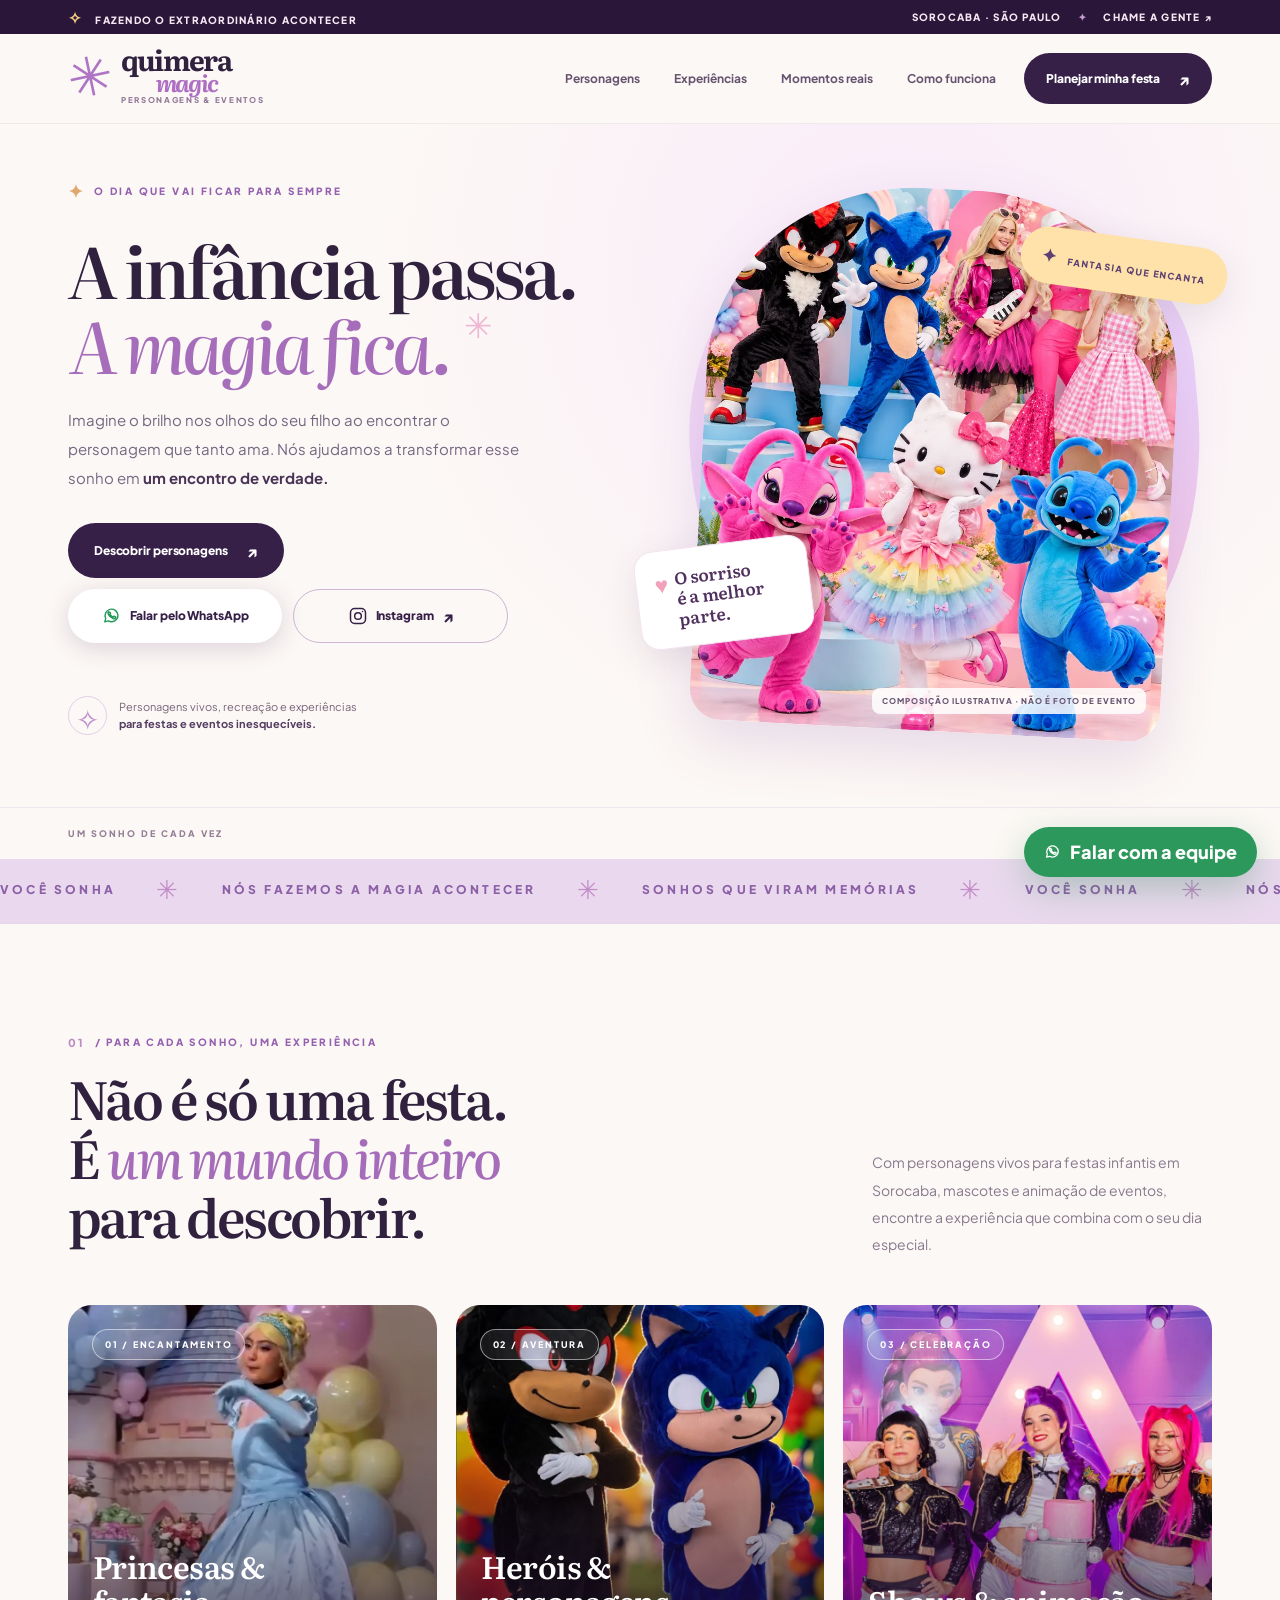
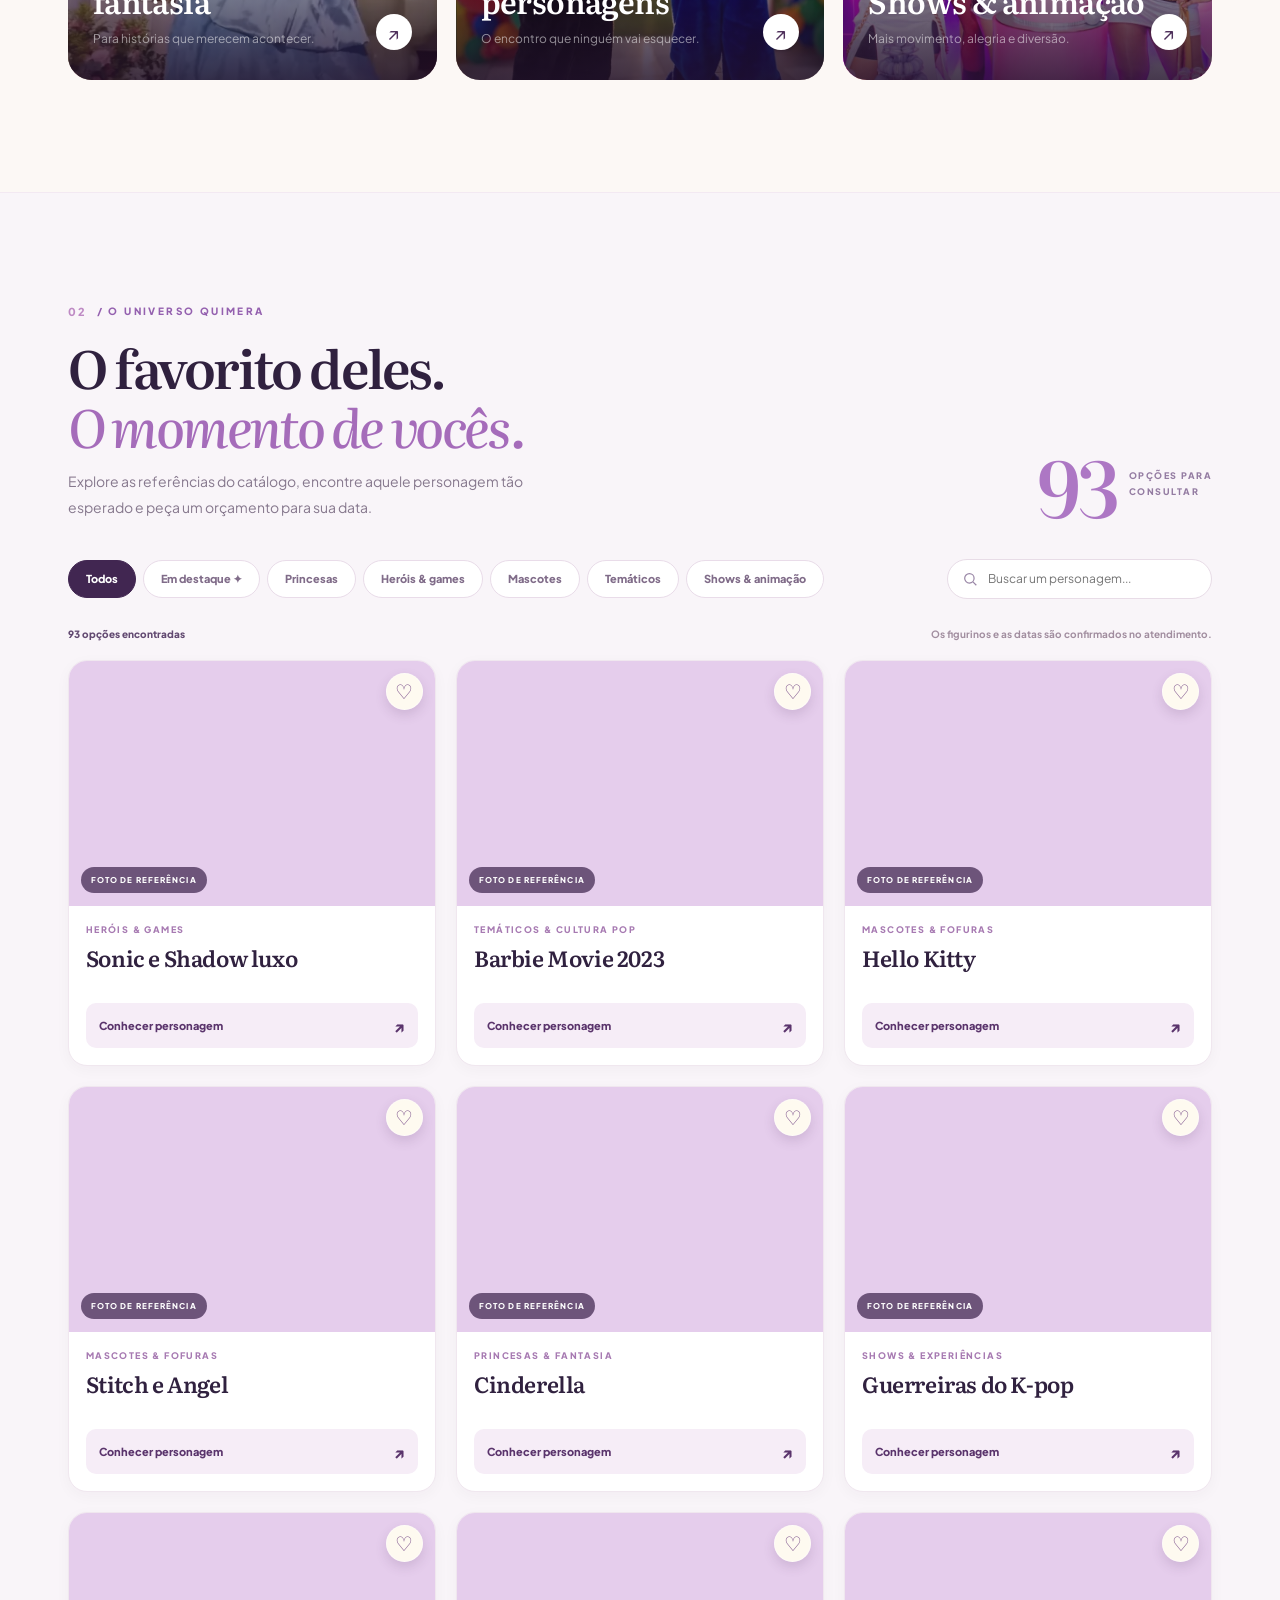
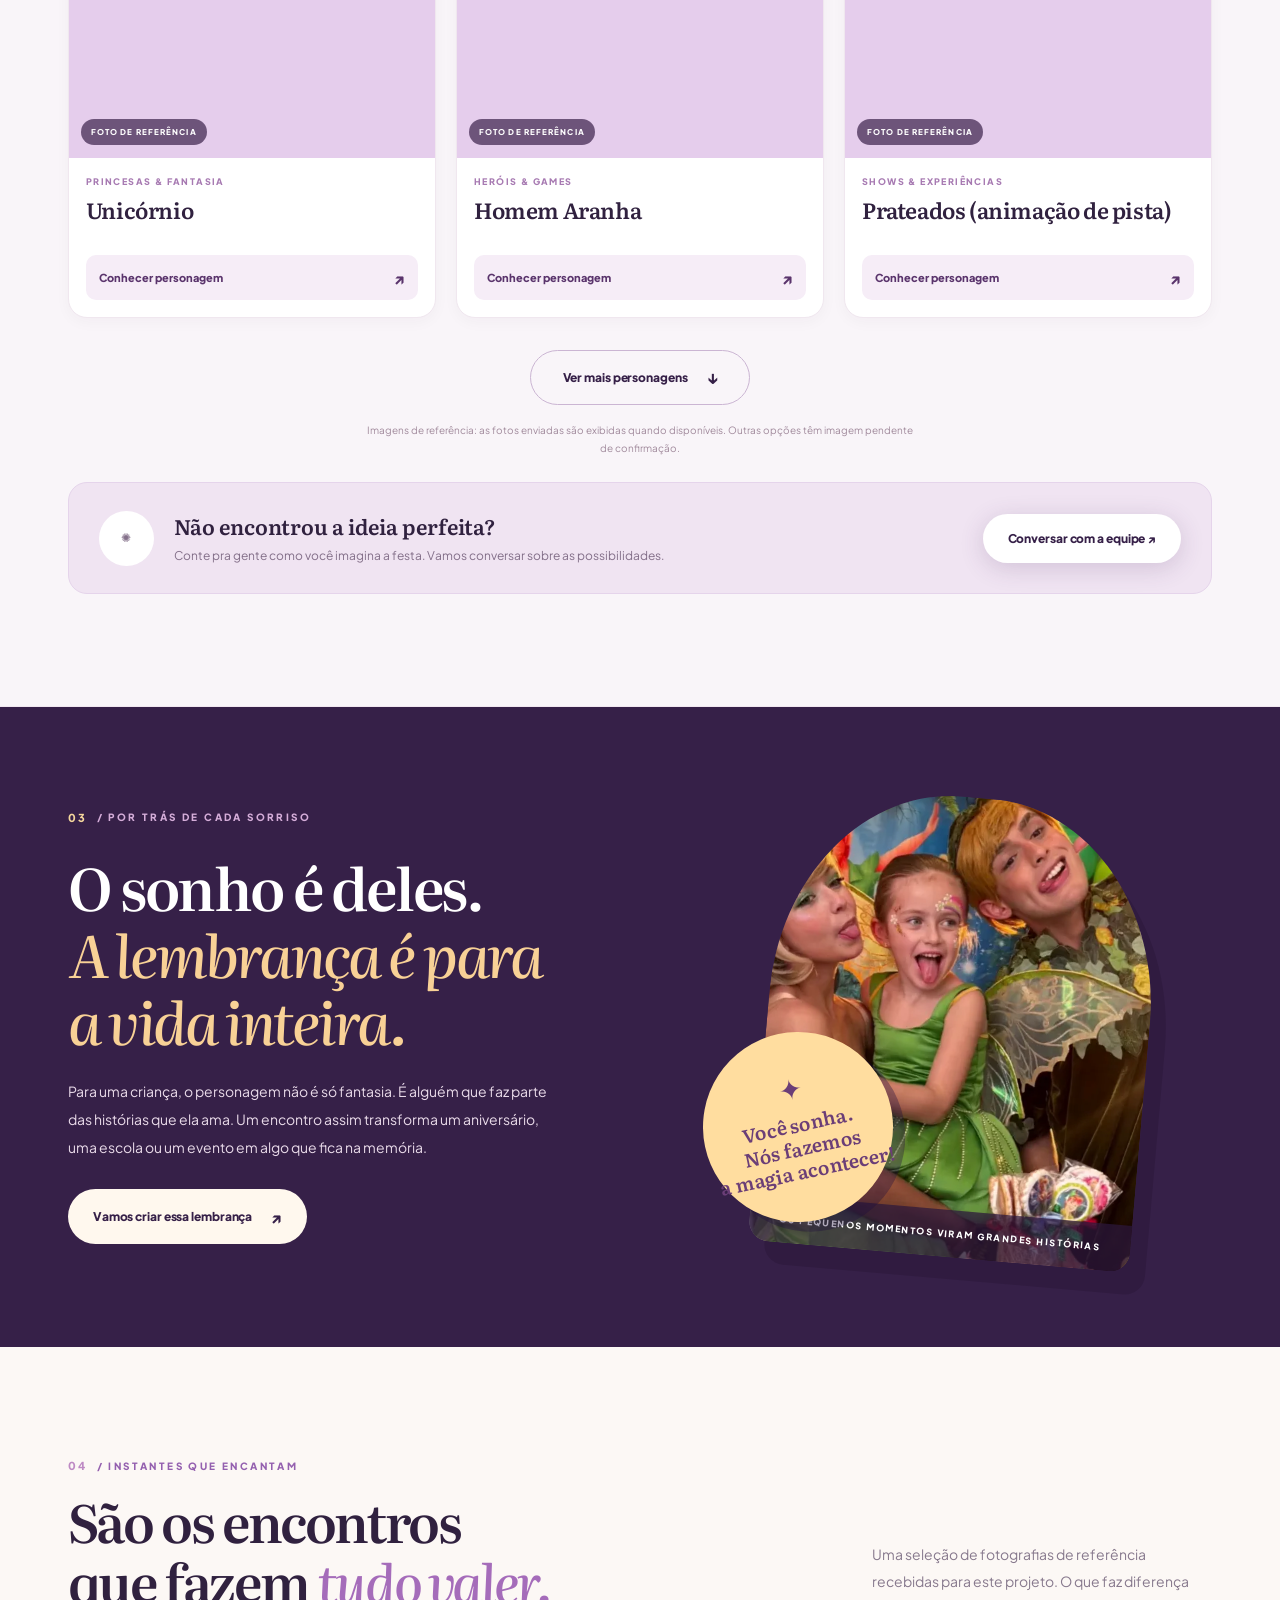
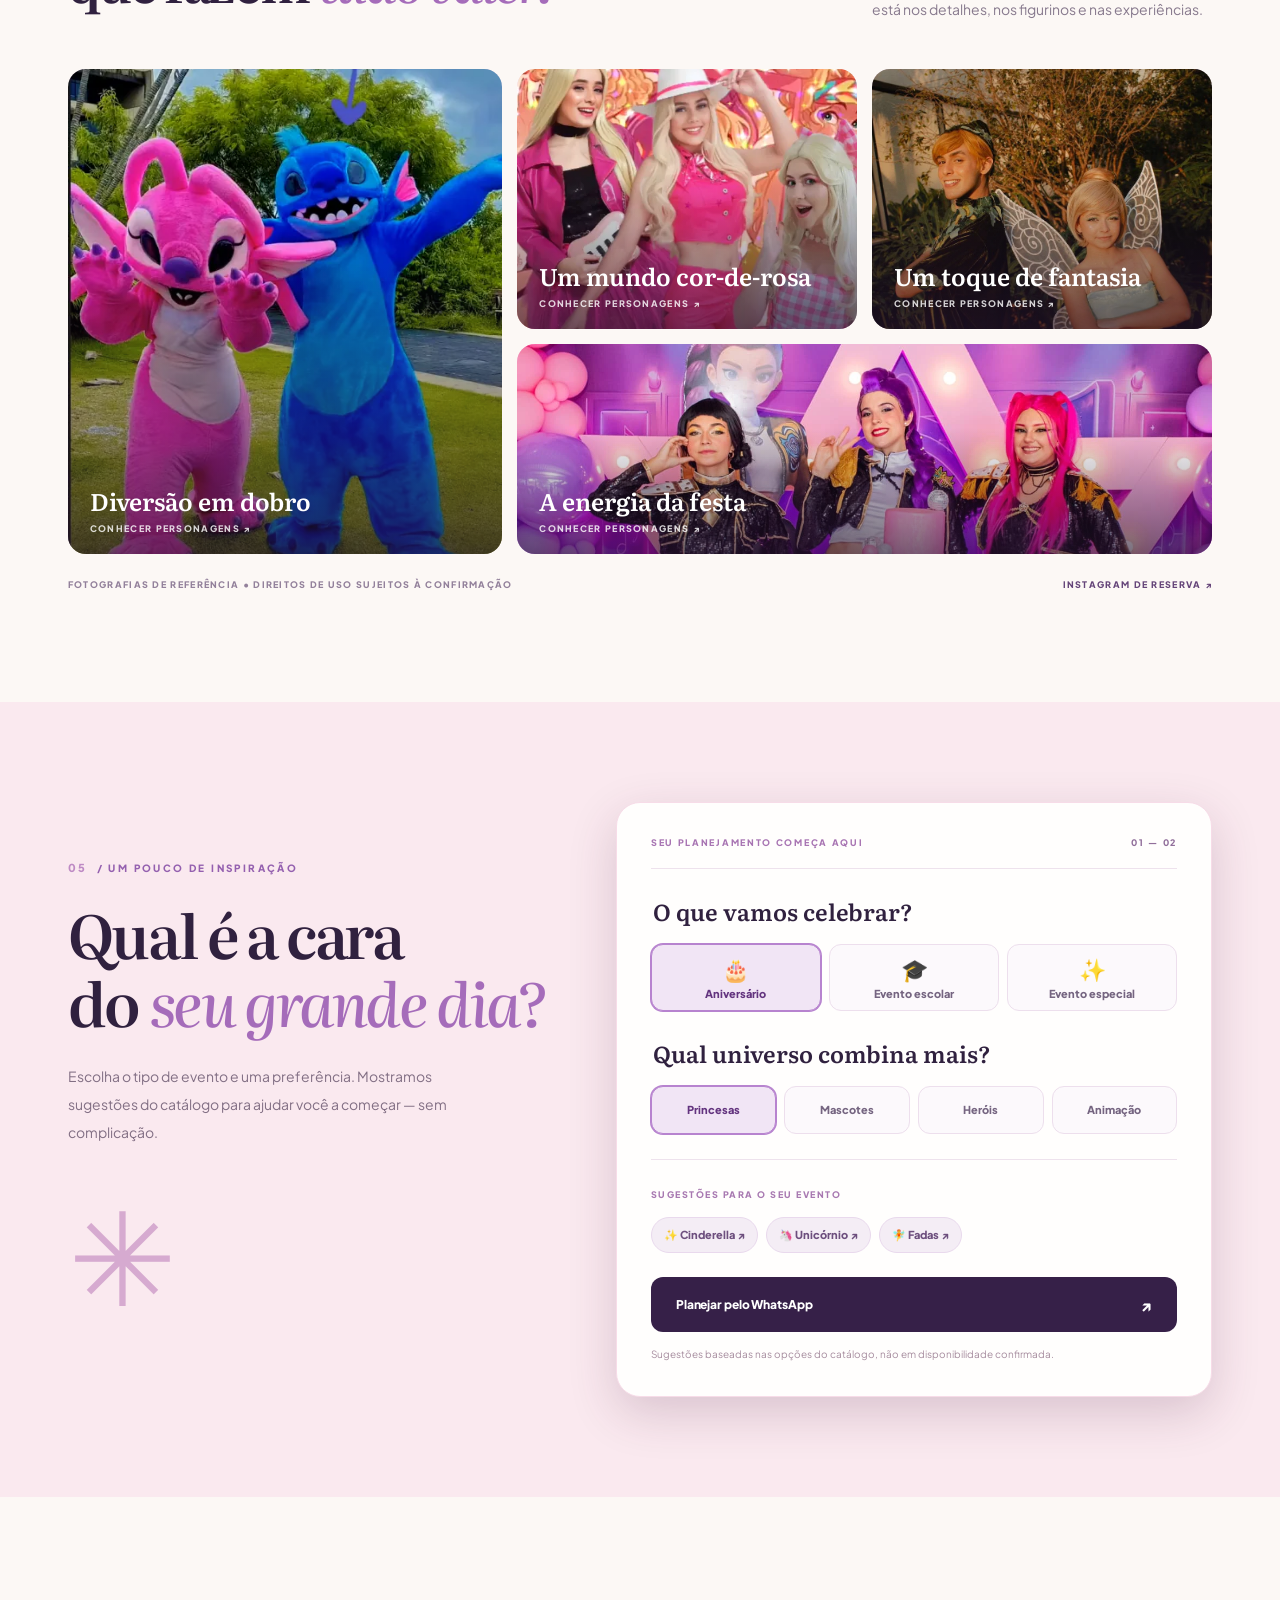
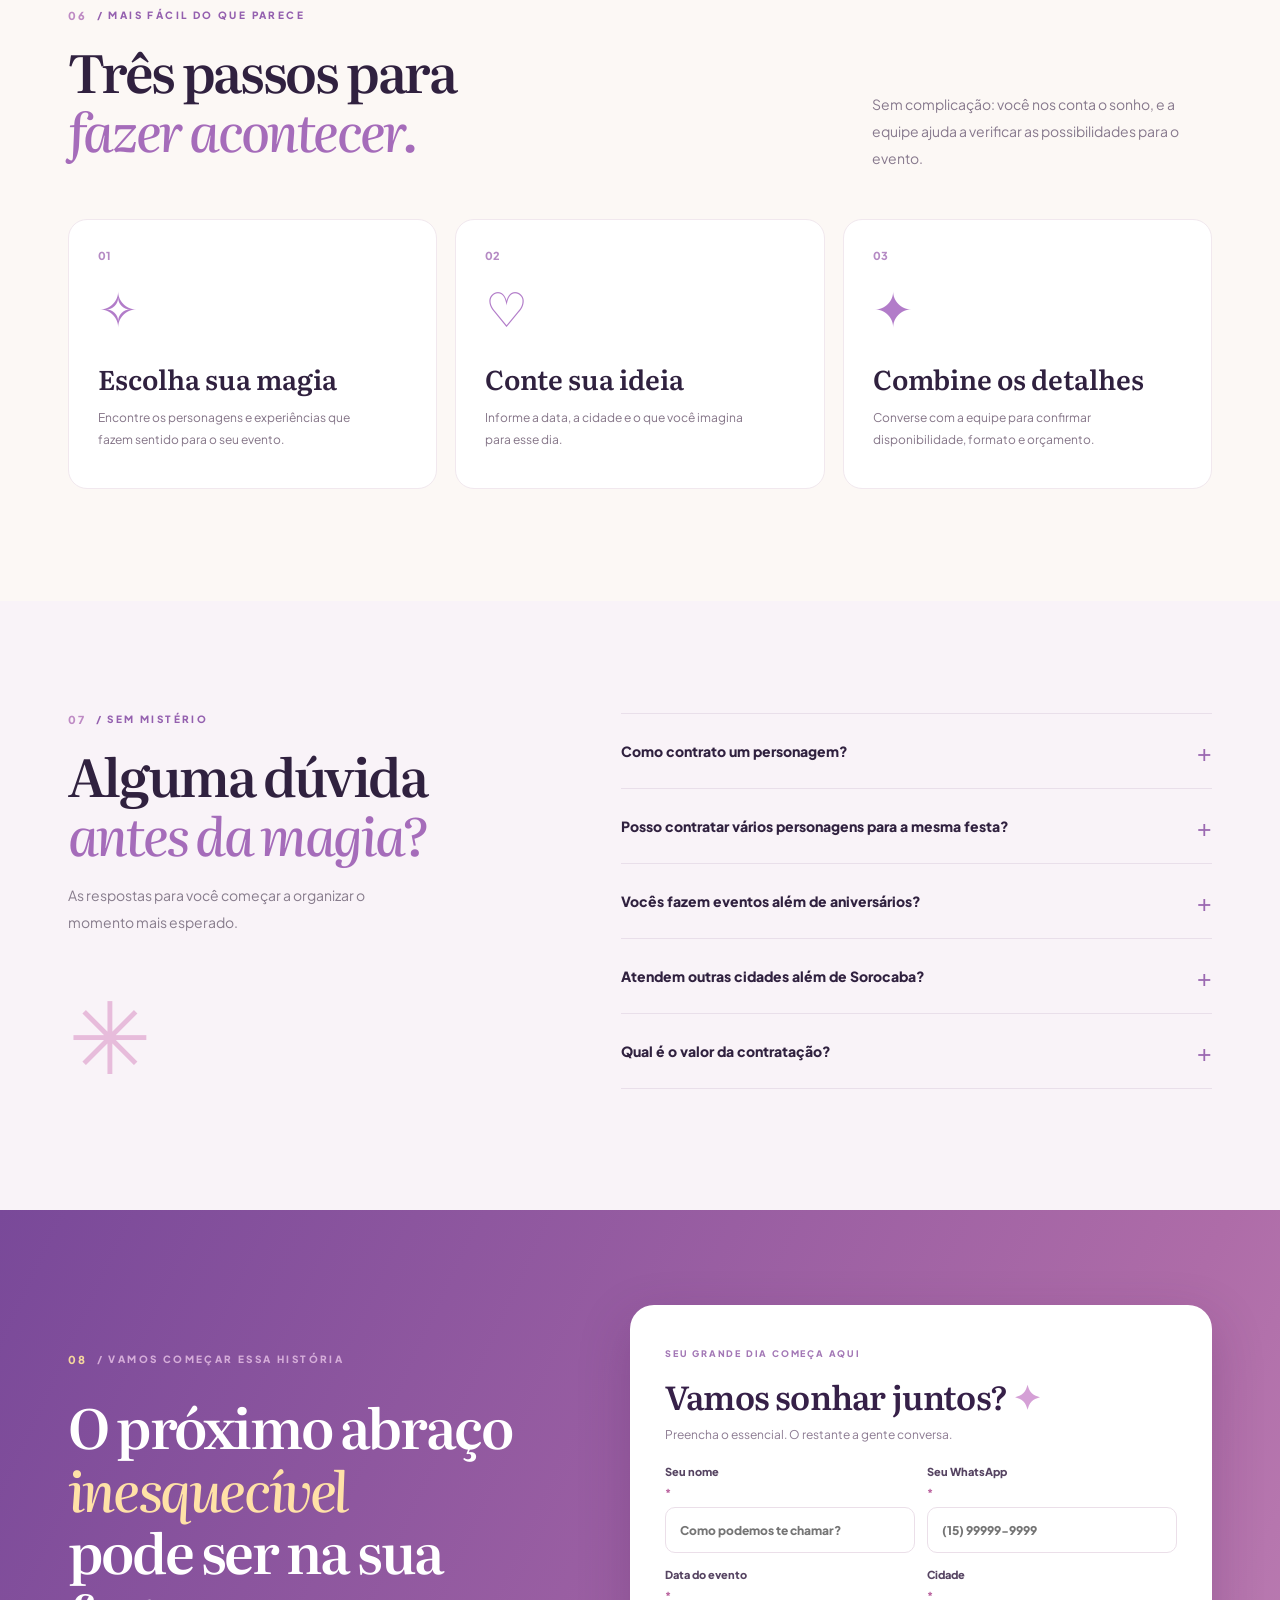
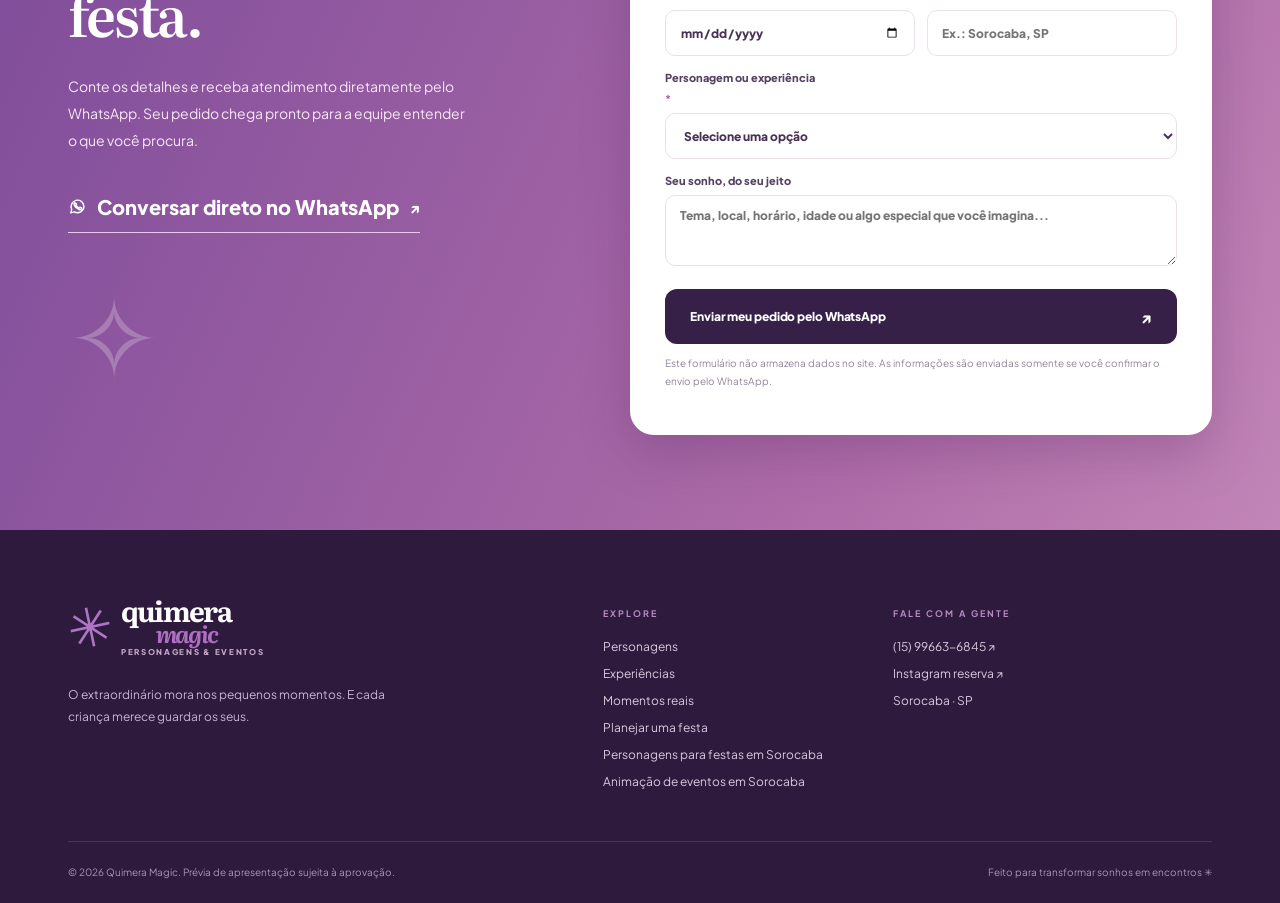
==== commit d8ed06ea: "Limita catálogo a três fileiras e adiciona Instagram na hero" ====
--- a/index.html
+++ b/index.html
@@ -44,7 +44,7 @@
       <div class="hero-content"><div class="micro-label"><span class="micro-label-dot">✦</span> O DIA QUE VAI FICAR PARA SEMPRE</div>
         <h1>A infância passa.<br><em>A magia fica.</em><span class="title-asterisk" aria-hidden="true">✳</span></h1>
         <p class="hero-lead">Imagine o brilho nos olhos do seu filho ao encontrar o personagem que tanto ama. Nós ajudamos a transformar esse sonho em <strong>um encontro de verdade.</strong></p>
-        <div class="hero-buttons"><a class="button button-dark button-large" href="#personagens">Descobrir personagens <span>↗</span></a><a class="button button-light button-large whatsapp-cta" href="https://wa.me/5515996636845?text=Ol%C3%A1%21%20Quero%20realizar%20o%20sonho%20do%20meu%20filho%20com%20a%20Quimera%20Magic." target="_blank" rel="noopener noreferrer"><span class="wa-cta-inner"><svg class="wa-cta-icon" viewBox="0 0 24 24" fill="none" stroke="currentColor" stroke-width="1.8" stroke-linecap="round" stroke-linejoin="round" aria-hidden="true" focusable="false"><path d="M20.1 11.7a8.1 8.1 0 0 1-12.15 7.04L3.5 20l1.21-4.38A8.1 8.1 0 1 1 20.1 11.7Z"/><path d="M8.55 8.15c.15-.25.38-.35.65-.24l1.24.53c.33.14.44.51.28.81l-.43.84a.64.64 0 0 0 .04.65 8.85 8.85 0 0 0 3.14 2.98.63.63 0 0 0 .7-.05l.75-.61a.75.75 0 0 1 .82-.08l1.33.76a.65.65 0 0 1 .27.82c-.58 1.37-1.88 1.74-3.24 1.2-3.03-1.2-5.56-3.68-6.45-6.15a2.3 2.3 0 0 1 .9-2.46Z"/></svg><span class="wa-cta-label">Falar pelo WhatsApp</span></span></a></div>
+        <div class="hero-buttons"><a class="button button-dark button-large" href="#personagens">Descobrir personagens <span>↗</span></a><div class="hero-social"><a class="button button-light button-large whatsapp-cta" href="https://wa.me/5515996636845?text=Ol%C3%A1%21%20Quero%20realizar%20o%20sonho%20do%20meu%20filho%20com%20a%20Quimera%20Magic." target="_blank" rel="noopener noreferrer"><span class="wa-cta-inner"><svg class="wa-cta-icon" viewBox="0 0 24 24" fill="none" stroke="currentColor" stroke-width="1.8" stroke-linecap="round" stroke-linejoin="round" aria-hidden="true" focusable="false"><path d="M20.1 11.7a8.1 8.1 0 0 1-12.15 7.04L3.5 20l1.21-4.38A8.1 8.1 0 1 1 20.1 11.7Z"/><path d="M8.55 8.15c.15-.25.38-.35.65-.24l1.24.53c.33.14.44.51.28.81l-.43.84a.64.64 0 0 0 .04.65 8.85 8.85 0 0 0 3.14 2.98.63.63 0 0 0 .7-.05l.75-.61a.75.75 0 0 1 .82-.08l1.33.76a.65.65 0 0 1 .27.82c-.58 1.37-1.88 1.74-3.24 1.2-3.03-1.2-5.56-3.68-6.45-6.15a2.3 2.3 0 0 1 .9-2.46Z"/></svg><span class="wa-cta-label">Falar pelo WhatsApp</span></span></a><a class="button button-outline button-large instagram-cta" href="https://www.instagram.com/quimeramagic/" target="_blank" rel="noopener noreferrer"><svg viewBox="0 0 24 24" fill="none" stroke="currentColor" stroke-width="1.8" aria-hidden="true"><rect x="3" y="3" width="18" height="18" rx="5"/><circle cx="12" cy="12" r="4"/><circle cx="17.5" cy="6.5" r=".9" fill="currentColor" stroke="none"/></svg>Instagram <span aria-hidden="true">↗</span></a></div></div>
         <div class="hero-bottom-copy"><div class="hero-icon-mark" aria-hidden="true">✧</div><span>Personagens vivos, recreação e experiências<br><strong>para festas e eventos inesquecíveis.</strong></span></div>
       </div>
       <div class="hero-art" aria-label="Mario e Luigi em evento da Quimera Magic"><div class="hero-art-backdrop" aria-hidden="true"></div><img class="hero-main-image" src="/assets/hero-quimera-magic.webp" width="880" height="1100" fetchpriority="high" alt="Composição ilustrativa com personagens para festas da Quimera Magic" /><div class="hero-floating-card floating-one"><span aria-hidden="true">♥</span><strong>O sorriso<br>é a melhor parte.</strong></div><div class="hero-floating-card floating-two"><span aria-hidden="true">✦</span> FANTASIA QUE ENCANTA</div><span class="art-disclaimer">COMPOSIÇÃO ILUSTRATIVA · NÃO É FOTO DE EVENTO</span></div>
--- a/style.css
+++ b/style.css
@@ -1,6 +1,8 @@
 :root{--bg:#fcf8f5;--cream:#fff9f3;--paper:#fff;--ink:#30213f;--plum:#362048;--plum-dark:#291638;--purple:#6b3a8e;--lilac:#b47bc3;--lavender:#e8d9f0;--pink:#f2acc9;--rose:#f9e0e7;--gold:#f7d498;--muted:#776981;--line:#e9e1e8;--display:'Literata',Georgia,serif;--sans:'Plus Jakarta Sans',Arial,sans-serif;--shadow:0 18px 50px rgba(61,33,78,.10)}
-*,*:before,*:after{box-sizing:border-box}html{scroll-behavior:smooth;scroll-padding-top:94px}body{margin:0;overflow-x:hidden;background:var(--bg);color:var(--ink);font-family:var(--sans);-webkit-font-smoothing:antialiased}a{text-decoration:none;color:inherit}button,input,textarea,select{font:inherit}button{cursor:pointer}button:focus-visible,a:focus-visible,input:focus-visible,select:focus-visible,summary:focus-visible{outline:3px solid #c77fdb;outline-offset:3px}[hidden]{display:none!important}img{max-width:100%;display:block}.skip-link{position:absolute;top:-100px;left:14px;z-index:1001;padding:12px 18px;background:#fff;border-radius:12px}.skip-link:focus{top:12px}.site-shell{max-width:1380px;margin:0 auto;padding:0 5.3%}.top-ribbon{background:var(--plum-dark);color:#f7e8f4}.top-ribbon-inner{height:34px;display:flex;align-items:center;justify-content:space-between;font-weight:800;font-size:10px;letter-spacing:1.25px}.top-ribbon a:hover{text-decoration:underline}.mini-spark{font-size:16px;color:#f1c980;margin-right:10px}.ribbon-divider{padding:0 13px;color:#c29ad1}.header{position:sticky;top:0;z-index:50;background:rgba(252,248,245,.94);backdrop-filter:blur(20px);border-bottom:1px solid rgba(120,80,120,.09)}.header-inner{height:89px;display:flex;align-items:center;justify-content:space-between;gap:28px}.brand{display:inline-flex;align-items:center;gap:8px;flex-shrink:0}.brand-emblem{font:normal 54px/.8 Georgia,serif;color:#ae75c5;transform:rotate(-12deg);display:inline-block}.brand-word{display:flex;flex-direction:column;font:700 28px/.73 var(--display);letter-spacing:-1.7px}.brand-word>span{font-size:23px;font-style:italic;color:#ae6fc3;margin:4px 0 0 35px}.brand-word small{font:800 8px/1.8 var(--sans);color:#937a9a;letter-spacing:1.7px;margin-top:3px}.desktop-nav{display:flex;align-items:center;gap:34px;margin-left:auto}.desktop-nav a{position:relative;font-size:12px;font-weight:700;white-space:nowrap;color:#65536f;transition:color .2s}.desktop-nav a:hover{color:#ab64c3}.desktop-nav a:after{content:'';position:absolute;height:2px;background:#b87cc9;bottom:-8px;left:0;width:0;transition:width .2s}.desktop-nav a:hover:after{width:100%}.button{display:inline-flex;align-items:center;justify-content:center;gap:18px;padding:16px 24px;border-radius:100px;font-size:12px;letter-spacing:-.1px;font-weight:800;border:1px solid transparent;transition:transform .22s ease,box-shadow .22s ease,background .22s ease;white-space:nowrap;text-align:center}.button>span:last-child{font-size:16px}.button:hover{transform:translateY(-3px);box-shadow:0 13px 22px #3f244422}.button:active{transform:translateY(0)}.button-small{padding:14px 21px}.button-large{min-height:54px;padding:16px 25px}.button-dark{background:var(--plum);color:white}.button-dark:hover{background:#63317f}.button-light{background:#fff;color:var(--plum);box-shadow:0 5px 25px #512e6330}.button-outline{background:transparent;color:var(--plum);border-color:#cbb5d3}.button-cream{background:#fff8ee;color:var(--plum)}.menu-toggle{border:0;background:transparent;color:var(--plum);width:42px;height:42px;display:none;align-items:center;justify-content:center;flex-direction:column;gap:5px}.menu-toggle span{height:2px;width:22px;border-radius:3px;background:var(--plum)}.mobile-menu{position:absolute;left:0;right:0;top:100%;background:#fffaf8;box-shadow:0 20px 25px #29163816;padding:15px 6%;z-index:51}.mobile-menu a{display:block;padding:14px;font-weight:800;font-size:14px;border-bottom:1px solid #ecdfeb}.hero{position:relative;overflow:hidden;background:radial-gradient(circle at 70% 20%,#f9ebfa 0,#fcf8f5 48%);}.hero-layout{display:grid;grid-template-columns:52% 48%;align-items:center;min-height:640px;gap:4px;padding-top:40px;padding-bottom:52px}.hero-content{position:relative;z-index:3;padding:15px 0 20px}.micro-label,.section-kicker{font-weight:800;font-size:10px;letter-spacing:2.4px;color:#9460af;text-transform:uppercase;display:flex;align-items:center;gap:9px}.micro-label-dot{color:#dfa86e;font-size:18px}.hero h1{font:600 clamp(61px,5.5vw,83px)/1.065 var(--display);letter-spacing:-3.9px;margin:30px 0 23px;max-width:690px}.hero h1 em{color:#a66dbb;font-weight:500}.title-asterisk{display:inline-block;font:normal .48em Georgia,serif;color:#f0b7d5;margin-left:15px;vertical-align:top;animation:rotateOnce 13s ease-in-out infinite}.hero-lead{font-size:15px;line-height:1.95;color:#746781;max-width:470px;margin:0 0 30px}.hero-lead strong{color:#483256}.hero-buttons{display:flex;flex-wrap:wrap;gap:11px}.wa-glyph{color:#25a268;font-size:19px!important;line-height:1;font-weight:900}.hero-bottom-copy{display:flex;align-items:center;gap:12px;margin-top:53px;font-size:11px;line-height:1.6;color:#76657a}.hero-bottom-copy strong{color:#543d61}.hero-icon-mark{border:1px solid #e2cee9;border-radius:50%;width:39px;height:39px;display:grid;place-items:center;font-size:28px;color:#bc8cca}.hero-art{height:570px;position:relative;min-width:0;display:flex;align-items:center;justify-content:center}.hero-art-backdrop{position:absolute;inset:4% 2% 6% 5%;border-radius:44% 54% 39% 49%/46% 37% 55% 51%;background:linear-gradient(160deg,#f7def0,#ead2fa 56%,#f7bfd9);transform:rotate(-5deg)}.hero-art-backdrop:after{content:'';position:absolute;inset:35px;border:2px dashed #ffffffa0;border-radius:inherit}.hero-main-image{position:relative;z-index:1;width:min(86%,475px);height:95%;object-fit:cover;object-position:50% 50%;border-radius:45% 45% 32px 32px/35% 35% 32px 32px;box-shadow:0 23px 55px #7d469d28;transform:rotate(3deg);transition:transform .5s ease}.hero-art:hover .hero-main-image{transform:rotate(1deg) translateY(-6px)}.hero-floating-card{position:absolute;z-index:2;box-shadow:0 10px 35px #4832531d}.floating-one{left:-5%;bottom:18%;width:174px;padding:18px;background:#fff;border:1px solid #f3e5f1;border-radius:19px;transform:rotate(-7deg);display:flex;gap:7px;align-items:flex-start}.floating-one span{color:#f1a2ba;font-size:23px}.floating-one strong{font:600 17px/1.2 var(--display);color:#50305e}.floating-two{top:11%;right:-3%;background:#ffe2a9;color:#5c4073;transform:rotate(8deg);border-radius:40px;padding:17px 21px;font-size:9px;letter-spacing:1.2px;font-weight:900}.floating-two span{font-size:18px;margin-right:7px}.art-disclaimer{z-index:3;position:absolute;bottom:30px;right:12%;color:#685672;background:#ffffffda;font-weight:900;font-size:8px;letter-spacing:1px;padding:8px 10px;border-radius:8px}.hero-bottom-line{border-top:1px solid #f0e8f0}.hero-bottom-line>.site-shell{height:51px;display:flex;justify-content:space-between;align-items:center;color:#957f96;font-size:9px;font-weight:800;letter-spacing:2px}.hero-scroll-mark{display:flex;align-items:center;gap:18px}.hero-scroll-mark span{font-size:18px;color:#9d63b4}.brand-marquee{background:#ead9ee;overflow:hidden;height:65px;display:flex;align-items:center;white-space:nowrap;border-bottom:1px solid #e7d5eb}.marquee-track{font-size:12px;letter-spacing:3.2px;font-weight:900;color:#8b60a7;animation:marquee 36s linear infinite}.marquee-track i{margin:0 35px;font:normal 26px Georgia;color:#c48cc8;vertical-align:middle}@keyframes marquee{to{transform:translateX(-50%)}}@keyframes rotateOnce{0%,90%,100%{transform:rotate(-14deg)}45%{transform:rotate(45deg)}}.section{padding:112px 0}.section-kicker>span{color:#be8ac4;font-size:11px}.section h2,.story-section h2,.planner-section h2,.contact-section h2{font:600 clamp(40px,4.1vw,61px)/1.13 var(--display);letter-spacing:-2.4px;margin:19px 0}.section h2 em,.planner-section h2 em{font-weight:500;color:#a56cba}.intro-grid,.section-top{display:flex;justify-content:space-between;align-items:flex-end;gap:60px;margin-bottom:40px}.intro-grid>p,.section-top>p{max-width:340px;line-height:1.95;color:#87798d;font-size:14px;margin:0 0 6px}.experience-grid{display:grid;grid-template-columns:repeat(3,minmax(0,1fr));gap:19px}.experience-card{display:block;position:relative;text-align:left;height:375px;border:0;border-radius:24px;overflow:hidden;isolation:isolate;color:#fff;transition:transform .3s,box-shadow .3s;background:#edd0f1}.experience-card:hover{transform:translateY(-7px);box-shadow:0 20px 35px #4a305229}.experience-image,.experience-overlay{position:absolute;inset:0;display:block;transition:transform .6s}.experience-image{background-size:cover;background-position:center 29%;z-index:-2}.experience-card:hover .experience-image{transform:scale(1.075)}.experience-overlay{z-index:-1;background:linear-gradient(0deg,rgba(33,17,42,.83),rgba(33,17,42,0) 65%)}.experience-count{position:absolute;left:24px;top:24px;letter-spacing:1.8px;font-size:9px;font-weight:900;border:1px solid #ffffff81;padding:9px 12px;border-radius:30px;background:#ffffff16}.experience-info{display:flex;flex-direction:column;gap:12px;position:absolute;bottom:32px;left:25px;right:60px}.experience-info strong{font:600 clamp(24px,2.4vw,33px)/1.15 var(--display);letter-spacing:-.6px}.experience-info small{font-size:12px;line-height:1.4;color:#fff8}.experience-arrow{position:absolute;right:25px;bottom:30px;background:#fff;color:#4e305b;border-radius:50%;width:36px;height:36px;display:grid;place-items:center;font-size:19px}.catalog-section{background:#f9f5f9;border-top:1px solid #f3e9f2;border-bottom:1px solid #f1e7f0}.catalog-heading{display:flex;align-items:flex-end;justify-content:space-between;gap:30px;margin-bottom:34px}.catalog-heading h2{margin-bottom:14px}.catalog-heading p{max-width:510px;color:#86788d;line-height:1.85;font-size:14px;margin:0}.catalog-figure{display:flex;gap:12px;align-items:center}.catalog-figure strong{font:600 77px/.95 var(--display);color:#ad77c4;letter-spacing:-3px}.catalog-figure span{font-size:9px;font-weight:900;line-height:1.8;letter-spacing:1.5px;color:#947ca2}.catalog-toolbar{display:flex;align-items:center;justify-content:space-between;gap:15px}.catalog-filters{display:flex;gap:7px;overflow-x:auto;padding:5px 0;scrollbar-width:thin}.filter-chip{border:1px solid #e9dce9;background:white;border-radius:30px;padding:11px 17px;font-size:11px;font-weight:800;white-space:nowrap;color:#806c89;transition:background .2s,color .2s}.filter-chip:hover{background:#f1e4f1}.filter-chip.active{background:#412651;border-color:#412651;color:#fff}.search-field{min-width:210px;max-width:265px;width:100%;border:1px solid #e8dce7;background:#fff;border-radius:50px;padding:10px 14px;display:flex;align-items:center;gap:8px;color:#9986a6}.search-field input{background:none;border:0;outline:none;width:100%;min-width:0;font-size:12px;color:var(--ink)}.search-field input:focus{outline:0}.search-field button{border:0;background:transparent;color:var(--plum);font-size:21px}.catalog-result-line{display:flex;justify-content:space-between;gap:12px;align-items:center;margin:25px 0 20px;font-size:10px;color:#a18d9f;font-weight:700}.catalog-result-line>span:first-child{color:#624971;font-weight:900}.catalog-grid{display:grid;grid-template-columns:repeat(4,minmax(0,1fr));gap:20px}.character-card{background:#fff;border:1px solid #f0e7ef;border-radius:19px;overflow:hidden;box-shadow:0 4px 15px #37193c09;position:relative;transition:transform .3s,box-shadow .3s;min-width:0}.character-card:hover,.character-card:focus-within{transform:translateY(-6px);box-shadow:0 20px 40px #35203e1d}.character-art{height:245px;position:relative;overflow:hidden;display:block;background:var(--art-bg,#e5cdec)}.character-art img{width:100%;height:100%;object-fit:cover;object-position:center 24%;transition:transform .5s;display:block}.character-card:hover .character-art img{transform:scale(1.065)}.character-art--missing{display:grid;place-items:center;isolation:isolate}.character-art--missing:before{content:'';height:190px;width:190px;border-radius:50%;position:absolute;background:#ffffff5c;box-shadow:0 0 0 22px #fff3,0 0 0 50px #fff2;transform:rotate(20deg)}.character-art--missing .art-icon{font-size:78px;position:relative;filter:drop-shadow(2px 8px 6px #74517933);transition:transform .5s}.character-card:hover .character-art--missing .art-icon{transform:rotate(-12deg) scale(1.15)}.art-label{position:absolute;left:12px;bottom:13px;z-index:2;font-size:8px;letter-spacing:1.1px;color:#fff;background:#311742a9;border-radius:50px;padding:8px 10px;font-weight:900}.character-art--missing .art-label{background:#fff9;color:#6d4c76}.card-save{position:absolute;right:12px;top:12px;z-index:3;width:37px;height:37px;border:1px solid #ffffff60;border-radius:50%;background:#fffdf0ef;display:grid;place-items:center;color:#794e89;font-size:20px;box-shadow:0 5px 12px #51345f28;transition:transform .2s,background .2s}.card-save:hover{transform:scale(1.12)}.card-save.saved{background:#d978b3;color:white}.card-body{display:flex;flex-direction:column;gap:10px;padding:18px 17px 17px;min-height:159px}.card-category{font-size:9px;text-transform:uppercase;letter-spacing:1.4px;color:#a77ab2;font-weight:900}.card-body h3{font:600 22px/1.17 var(--display);letter-spacing:-.4px;margin:0;flex:1}.card-open{display:flex;align-items:center;justify-content:space-between;text-align:left;border:0;border-radius:10px;background:#f6edf7;color:#5a346c;font-size:11px;font-weight:900;padding:12px 13px;transition:background .2s}.card-open:hover{background:#ebdcef}.card-open>span{font-size:16px}.empty-results{grid-column:1/-1;padding:60px 18px;text-align:center;color:#87728a}.empty-results strong{display:block;font:600 30px var(--display);margin-bottom:10px}.load-more-wrap{text-align:center;padding:32px 0 0}.load-more-wrap .button{min-width:220px}.load-more-wrap p{color:#a18a9c;font-size:10px;margin:16px auto;line-height:1.8;max-width:550px}.catalog-assist{margin-top:25px;padding:27px 30px;display:flex;align-items:center;gap:20px;background:#f0e4f2;border-radius:19px;border:1px solid #e5d4eb}.assist-emoji{display:grid;place-items:center;width:55px;height:55px;flex-shrink:0;border-radius:50%;background:white;color:#b66dbf;font-size:36px}.catalog-assist>div{flex:1;display:flex;flex-direction:column;gap:5px}.catalog-assist strong{font:600 21px var(--display)}.catalog-assist span{font-size:12px;line-height:1.7;color:#836f89}.story-section{background:var(--plum);color:#fff;overflow:hidden}.story-layout{display:grid;grid-template-columns:57% 43%;gap:35px;align-items:center;min-height:640px;padding-top:90px;padding-bottom:90px}.kicker-light{color:#d5add9}.kicker-light>span{color:#f5d79d}.story-section h2{font-size:clamp(44px,4.55vw,67px);line-height:1.15;margin:29px 0 23px}.story-section h2 em{font-weight:500;color:#f8d196}.story-section .story-left>p{font-size:14px;line-height:2;max-width:485px;color:#eadbea;margin-bottom:28px}.story-right{height:460px;position:relative;display:flex;align-items:center;justify-content:center}.story-photo-frame{height:100%;width:75%;border-radius:46% 46% 20px 20px;overflow:hidden;position:relative;transform:rotate(5deg);box-shadow:17px 22px 0 #24133155}.story-photo-frame img{width:100%;height:100%;object-fit:cover;object-position:center 25%}.story-photo-frame>span{position:absolute;bottom:0;left:0;right:0;background:#2d183bba;color:white;padding:18px 13px;font-size:9px;letter-spacing:1.5px;font-weight:900;text-align:center}.story-seal{position:absolute;left:0;bottom:35px;z-index:2;height:190px;width:190px;background:#ffdd9f;border-radius:50%;display:flex;flex-direction:column;align-items:center;justify-content:center;text-align:center;transform:rotate(-12deg);color:#6b3e77;box-shadow:10px 12px 0 #1f0d3d59}.story-seal span{font-size:28px;margin-bottom:7px}.story-seal strong{font:600 19px/1.25 var(--display)}.gallery-grid{display:grid;grid-template-columns:1.15fr .9fr .9fr;grid-template-rows:260px 210px;gap:15px}.gallery-tile{position:relative;overflow:hidden;display:block;background:#ecd9ee;border:0;border-radius:18px;padding:0;cursor:pointer;text-align:left}.gallery-tile:nth-child(1){grid-row:span 2}.gallery-tile:nth-child(4){grid-column:span 2}.gallery-tile img{width:100%;height:100%;object-fit:cover;object-position:center 30%;transition:transform .55s}.gallery-tile:hover img{transform:scale(1.06)}.gallery-tile:after{content:'';position:absolute;inset:40% 0 0;background:linear-gradient(transparent,#24132c9c)}.gallery-tile>span{position:absolute;bottom:20px;left:22px;right:30px;color:#fff;z-index:1;font:600 24px var(--display)}.gallery-tile small{display:block;font:800 9px var(--sans);letter-spacing:1.3px;margin-top:5px;color:#ffffffcf}.gallery-foot{display:flex;justify-content:space-between;align-items:center;gap:15px;padding:25px 0 0;color:#93819b;font-size:9px;font-weight:800;letter-spacing:1.3px}.gallery-foot a{color:#654579;white-space:nowrap;text-transform:uppercase}.gallery-foot a:hover{text-decoration:underline}.planner-section{background:#fae9ef;padding:100px 0}.planner-layout{display:grid;grid-template-columns:43% 57%;gap:65px;align-items:center}.planner-section h2{font-size:clamp(47px,4.7vw,70px);margin:26px 0}.planner-section .planner-intro>p{color:#826f84;font-size:14px;line-height:2;max-width:405px}.planner-decoration{color:#d0a0cb;font-size:130px;margin-top:25px;opacity:.85}.planner-panel{padding:34px;background:#fffefd;border:1px solid #f7dce8;box-shadow:0 16px 48px #4f1e4630;border-radius:24px}.planner-progress{display:flex;justify-content:space-between;gap:15px;font-size:9px;font-weight:900;letter-spacing:1.7px;color:#a875b3;border-bottom:1px solid #eee2ed;padding-bottom:20px}.planner-step{color:#916f9b}.choice-set{border:0;padding:0;margin:25px 0}.choice-set legend{font:600 23px var(--display);margin-bottom:16px}.choice-grid{display:grid;grid-template-columns:repeat(3,1fr);gap:8px}.choice{background:#fcf9fc;min-height:67px;border:1px solid #eddfed;border-radius:12px;padding:10px;font-size:11px;font-weight:900;color:#756581;transition:background .2s,border-color .2s}.choice>span{display:block;font-size:22px;margin-bottom:4px}.choice.selected,.choice[aria-pressed="true"]{background:#f1e5f5;border-color:#b783cf;color:#63347f;box-shadow:0 0 0 1px #b783cf}.choice-grid-small{grid-template-columns:repeat(4,1fr)}.choice-grid-small .choice{min-height:48px}.planner-suggestions{border-top:1px solid #eee2ed;padding-top:21px}.planner-suggestions>span{font-size:9px;font-weight:900;letter-spacing:1.5px;color:#a879b1}.planner-suggestion-list{display:flex;gap:8px;margin-top:15px;flex-wrap:wrap}.planner-suggestion{background:#f4edf5;border:1px solid #e9d9ed;border-radius:20px;color:#6d4f7e;padding:10px 12px;font-size:11px;font-weight:800}.planner-suggestion:hover{background:#e7d8ec}.planner-cta{width:100%;justify-content:space-between;margin-top:24px;border-radius:12px}.planner-disclaimer{font-size:10px;color:#a68c9e;line-height:1.6;margin:14px 0 0}.steps-grid{display:grid;grid-template-columns:repeat(3,1fr);gap:18px}.steps-grid article{background:#fff;border:1px solid #f1e8ee;border-radius:19px;padding:29px;min-height:270px;display:flex;flex-direction:column}.step-number{font-size:11px;font-weight:900;color:#b58ac4}.step-icon{display:block;color:#b27cc9;font:normal 48px Georgia,serif;margin:20px 0}.steps-grid h3{font:600 27px var(--display);margin:0 0 9px}.steps-grid p{font-size:12px;line-height:1.85;color:#847487;max-width:270px;margin:0}.faq-section{background:#f9f3f8}.faq-layout{display:grid;grid-template-columns:44% 56%;gap:50px}.faq-heading>p{line-height:1.9;font-size:14px;color:#877c8c;max-width:320px}.faq-asterisk{display:block;color:#e7bcdb;font-size:100px;margin:35px 0 0}.faq-items details{border-bottom:1px solid #e9dfea;padding:22px 0}.faq-items details:first-child{border-top:1px solid #e9dfea}.faq-items summary{font-size:14px;font-weight:800;cursor:pointer;display:flex;justify-content:space-between;gap:18px;align-items:center;list-style:none}.faq-items summary::-webkit-details-marker{display:none}.faq-items summary span{font-size:24px;font-weight:400;color:#9b69b1;transition:transform .2s}.faq-items details[open] summary span{transform:rotate(45deg)}.faq-items p{font-size:13px;color:#827487;max-width:540px;line-height:1.85;padding-right:30px}.contact-section{background:linear-gradient(115deg,#794999,#ae6ca8 72%,#c285b7);color:#fff;padding:95px 0;overflow:hidden}.contact-layout{display:grid;grid-template-columns:47% 53%;align-items:center;gap:50px}.contact-section h2{font-size:clamp(45px,4.3vw,65px);margin:28px 0;line-height:1.14}.contact-section h2 em{color:#ffe1a7;font-weight:500}.contact-left>p{color:#f8e8f5;line-height:1.95;font-size:14px;max-width:400px}.contact-direct{display:inline-flex;align-items:center;gap:12px;margin-top:25px;font-size:12px;font-weight:900;border-bottom:1px solid #e9c9eb;padding-bottom:13px}.contact-direct span:first-child{font-size:20px}.contact-ornament{display:block;font-size:110px;color:#ffffff3c;margin-top:45px;line-height:1}.contact-form-card{padding:35px;background:white;color:var(--plum);border-radius:24px;box-shadow:0 18px 50px #4c1c5840}.contact-form-header>span{font-size:9px;letter-spacing:1.8px;font-weight:900;color:#a378b6}.contact-form-header h3{font:600 33px var(--display);letter-spacing:-.8px;margin:10px 0 7px}.contact-form-header h3 i{color:#d5a0d6;font-style:normal}.contact-form-header p{font-size:12px;color:#8c7b92;margin:0 0 23px}.form-columns{display:grid;grid-template-columns:1fr 1fr;gap:12px}.contact-form-card form label{display:flex;flex-direction:column;gap:8px;font-size:11px;font-weight:900;margin-bottom:15px;color:#564462}.contact-form-card label>span{display:inline;color:#bc67a1}.contact-form-card input,.contact-form-card select,.contact-form-card textarea{width:100%;background:#fff;border:1px solid #ebdfe9;border-radius:10px;color:#493253;min-height:46px;padding:12px 14px;outline:none;font-size:12px}.contact-form-card input:focus,.contact-form-card select:focus,.contact-form-card textarea:focus{border-color:#a875bf;box-shadow:0 0 0 2px #a875bf19}.contact-form-card textarea{resize:vertical}.form-submit{width:100%;border-radius:12px;justify-content:space-between;margin-top:8px}.privacy-note{font-size:10px;line-height:1.8;color:#92849a}.form-notice{font-size:12px;padding:13px;border:1px solid #e0ccde;border-radius:10px;background:#fbf5fc;line-height:1.6;margin-top:15px}.footer{background:#2d1a3c;color:#f7eef8;padding:70px 0 25px}.footer-columns{display:grid;grid-template-columns:2fr 1fr 1.3fr;gap:45px}.footer-brand .brand-word{color:white}.footer-brand .brand-word small{color:#c7aaca}.footer-about p{font-size:12px;color:#c7b4d2;line-height:1.8;max-width:330px;margin-top:25px}.footer-nav{display:flex;flex-direction:column;gap:12px;font-size:12px;color:#d8c9df}.footer-nav strong{font-size:9px;letter-spacing:2px;color:#b88ac2;margin:8px 0}.footer-nav a:hover{color:#ffe2a7}.footer-bottom{margin-top:52px;border-top:1px solid #ffffff20;padding-top:24px;color:#a994b4;display:flex;justify-content:space-between;gap:15px;font-size:10px}.floating-whatsapp{position:fixed;bottom:23px;right:23px;z-index:35;background:#2c985b;box-shadow:0 12px 35px #2f855550;color:white;padding:14px 20px;border-radius:40px;display:flex;align-items:center;gap:10px;font-size:11px;font-weight:900;transition:transform .2s}.floating-whatsapp:hover{transform:translateY(-4px)}.floating-whatsapp>span:first-child{font-size:18px}.selection-tray{position:fixed;bottom:22px;left:50%;transform:translateX(-50%);z-index:60;background:#3d2551;box-shadow:0 14px 50px #2b123b55;color:white;border-radius:18px;padding:11px 14px;display:flex;align-items:center;gap:13px;width:min(620px,calc(100% - 26px))}.tray-icon{font-size:23px;color:#ffc1df}.selection-tray>div{flex:1;display:flex;flex-direction:column}.selection-tray strong{font-size:12px}.selection-tray small{font-size:10px;color:#d7c1e1}.selection-tray button{border:0;font-size:10px;font-weight:900;border-radius:11px;padding:11px 13px}.tray-view{background:#6b4a7b;color:white}.tray-send{background:#fff1cf;color:#482953}.selection-tray .tray-clear{background:none;color:white;font-size:22px;padding:3px 7px}.selection-tray:not([hidden])~.floating-whatsapp{bottom:97px}.modal{position:fixed;inset:0;z-index:100;display:flex;align-items:center;justify-content:center;padding:22px}.modal-backdrop{position:absolute;inset:0;background:#1e112aab;backdrop-filter:blur(6px)}body.modal-open{overflow:hidden}.modal-dialog{position:relative;z-index:1;width:min(900px,100%);background:#fffaf8;border-radius:24px;overflow:hidden;box-shadow:0 30px 70px #180b2670;display:grid;grid-template-columns:44% 56%;max-height:90vh}.modal-close{position:absolute;right:15px;top:15px;z-index:3;width:39px;height:39px;border:0;background:#fff;color:#654776;border-radius:50%;font-size:27px;box-shadow:0 4px 16px #351d3b26}.modal-visual{background:#eee2f0;min-height:415px;position:relative;display:grid;place-items:center;overflow:hidden}.modal-visual img{height:100%;width:100%;position:absolute;inset:0;object-fit:cover}.modal-visual .art-icon{font-size:118px}.modal-body{padding:50px 42px;align-self:center}.modal-body h2,.selection-dialog h2{font:600 44px/1.12 var(--display);margin:20px 0 10px;letter-spacing:-1.5px}.modal-category{font-size:10px;text-transform:uppercase;font-weight:900;color:#a67aaf;letter-spacing:1.5px}.modal-body>p{font-size:13px;line-height:1.85;color:#82738b}.modal-note{font-size:11px!important;background:#f6edf6;padding:12px;border-radius:10px}.modal-actions{display:flex;gap:10px;flex-wrap:wrap;margin-top:23px}.modal-actions .button{font-size:11px;padding:14px 16px}.selection-dialog{position:relative;z-index:1;width:min(540px,100%);background:#fffaf8;border-radius:24px;padding:40px;max-height:90vh;overflow:auto}.selection-dialog>p{font-size:13px;color:#8a7a8e;line-height:1.7}.selected-list{display:flex;flex-direction:column;gap:8px;margin:20px 0}.selected-item{background:white;border:1px solid #eee2ed;border-radius:12px;padding:10px;display:flex;gap:12px;align-items:center}.selected-item img,.selected-item .selected-emoji{height:51px;width:51px;object-fit:cover;border-radius:10px;background:#eedbea;display:grid;place-items:center;font-size:27px}.selected-item strong{font-size:13px;flex:1}.selected-item button{border:0;background:#f5e9f5;color:#794c88;border-radius:50%;width:30px;height:30px;font-size:20px}.selection-dialog>.button{width:100%}.selection-empty{font-size:12px;color:#9b7e9f}.fade-rise{transition:opacity .6s ease,transform .6s ease}.js-reveal .fade-rise:not(.is-visible){opacity:0;transform:translateY(24px)}@media(max-width:1190px){.desktop-nav{gap:16px}.site-shell{padding:0 4%}.hero h1{font-size:65px}.experience-card{height:325px}.catalog-grid{gap:14px}.card-body h3{font-size:20px}.planner-layout{gap:30px}}@media(max-width:990px){.desktop-nav,.desktop-header-cta{display:none}.menu-toggle{display:flex}.hero-layout{grid-template-columns:52% 48%}.hero h1{font-size:56px;letter-spacing:-2.5px}.hero-art{height:510px}.floating-one{left:-2%;width:145px}.catalog-grid{grid-template-columns:repeat(3,minmax(0,1fr))}.section h2,.story-section h2,.planner-section h2,.contact-section h2{font-size:46px}.experience-card{height:290px}.experience-info strong{font-size:24px}.story-layout{gap:15px}.story-photo-frame{width:83%}.story-seal{height:155px;width:155px}.story-seal strong{font-size:16px}.planner-layout{grid-template-columns:1fr}.planner-intro{display:grid;grid-template-columns:1fr 1fr;gap:10px 25px}.planner-intro .section-kicker{grid-column:1/-1}.planner-intro h2{grid-column:1}.planner-intro>p{grid-column:2;margin-top:24px}.planner-decoration{display:none}.contact-layout{gap:18px}.contact-form-card{padding:25px}.contact-section h2{font-size:43px}}@media(max-width:760px){.top-ribbon-inner{font-size:8px}.top-ribbon-inner>span:last-child{display:none}.header-inner{height:76px}.brand-emblem{font-size:42px}.brand-word{font-size:25px}.brand-word>span{font-size:20px;margin-left:29px}.hero-layout{grid-template-columns:1fr;gap:5px;padding-top:55px;padding-bottom:30px}.hero-content{padding:0}.hero h1{font-size:clamp(52px,9vw,74px);max-width:660px;margin:26px 0 18px}.hero-lead{max-width:580px}.hero-bottom-copy{margin-top:30px}.hero-art{height:580px;max-width:550px;width:100%;margin:auto}.hero-main-image{width:min(83%,450px)}.floating-one{left:2%;bottom:24%}.floating-two{right:0}.section{padding:80px 0}.intro-grid,.section-top{flex-direction:column;align-items:flex-start;gap:15px}.experience-grid{gap:10px}.experience-card{height:290px}.experience-info{left:17px;bottom:20px;right:40px}.experience-info strong{font-size:23px}.experience-info small{font-size:10px}.experience-count{left:14px;top:15px;font-size:8px;padding:8px}.experience-arrow{width:30px;height:30px;right:14px;bottom:17px}.catalog-toolbar{flex-direction:column;align-items:stretch}.catalog-filters{width:100%}.search-field{min-width:0;max-width:none}.catalog-grid{grid-template-columns:repeat(2,minmax(0,1fr))}.character-art{height:260px}.catalog-heading h2{font-size:44px}.catalog-figure strong{font-size:60px}.story-layout{grid-template-columns:1fr;gap:42px}.story-right{height:450px;max-width:530px;width:100%;margin:0 auto}.story-section h2{font-size:54px}.gallery-grid{grid-template-columns:1fr 1fr;grid-template-rows:250px 210px 220px}.gallery-tile:nth-child(1){grid-row:span 2}.gallery-tile:nth-child(4){grid-column:span 2}.gallery-foot{align-items:flex-start;flex-direction:column}.steps-grid{gap:10px}.steps-grid article{padding:21px}.faq-layout{grid-template-columns:1fr;gap:15px}.faq-asterisk{display:none}.contact-layout{grid-template-columns:1fr;gap:25px}.contact-left{padding-bottom:0}.contact-ornament{display:none}.contact-section h2{font-size:54px}.footer-columns{grid-template-columns:1fr 1fr}.footer-about{grid-column:1/-1}.floating-whatsapp{right:15px;bottom:15px}.selection-tray{bottom:10px}}@media(max-width:520px){.site-shell{padding:0 5%}.top-ribbon-inner{justify-content:center}.hero-layout{padding-top:43px}.hero h1{font-size:49px;letter-spacing:-2px}.hero-lead{font-size:14px}.hero-buttons{gap:10px}.hero-buttons .button{width:100%;justify-content:space-between}.hero-art{height:440px}.hero-main-image{width:86%;height:93%}.floating-one{width:124px;bottom:20%;padding:12px}.floating-one strong{font-size:14px}.floating-two{font-size:8px;top:8%}.art-disclaimer{font-size:7px;right:3%;bottom:8px}.hero-bottom-line{display:none}.brand-marquee{height:50px}.marquee-track{font-size:10px}.section{padding:65px 0}.section h2,.planner-section h2{font-size:39px;letter-spacing:-1.4px}.intro-grid>p,.section-top>p{font-size:13px}.experience-grid{grid-template-columns:1fr;gap:11px}.experience-card{height:245px}.experience-info strong{font-size:31px}.experience-info small{font-size:12px}.catalog-heading{align-items:flex-start;gap:5px}.catalog-heading h2{font-size:35px}.catalog-figure{margin-top:9px;flex-direction:column;gap:0;align-items:flex-start}.catalog-figure strong{font-size:54px}.catalog-figure span{font-size:8px;letter-spacing:.4px}.catalog-result-line>span:last-child{display:none}.catalog-grid{gap:10px}.character-art{height:180px}.card-save{width:31px;height:31px;right:8px;top:8px;font-size:17px}.card-body{padding:13px 11px;min-height:135px;gap:8px}.card-category{font-size:8px;letter-spacing:.7px}.card-body h3{font-size:19px}.card-open{padding:10px 8px;font-size:10px}.art-label{font-size:7px;left:7px;bottom:8px;padding:6px}.character-art--missing .art-icon{font-size:65px}.catalog-assist{flex-wrap:wrap;padding:20px}.catalog-assist .button{width:100%}.story-layout{padding-top:75px;padding-bottom:80px}.story-section h2{font-size:42px}.story-right{height:375px}.story-seal{height:130px;width:130px;bottom:10px}.story-seal strong{font-size:13px}.story-seal span{font-size:22px}.gallery-grid{grid-template-columns:1fr 1fr;grid-template-rows:250px 170px 170px;gap:9px}.gallery-tile:nth-child(1){grid-column:1/-1;grid-row:auto}.gallery-tile:nth-child(4){grid-column:span 2}.gallery-tile>span{font-size:19px;left:12px;bottom:12px}.gallery-tile small{font-size:8px}.planner-section{padding:70px 0}.planner-intro{display:block}.planner-intro>p{margin-top:0}.planner-panel{padding:21px;border-radius:17px}.choice-grid{gap:6px}.choice{font-size:10px;padding:8px;min-height:63px}.choice-grid-small{grid-template-columns:repeat(2,1fr)}.choice-grid-small .choice{min-height:41px}.steps-grid{grid-template-columns:1fr}.steps-grid article{min-height:195px}.step-icon{margin:12px 0}.faq-items summary{font-size:13px}.contact-section{padding:70px 0}.contact-section h2{font-size:43px}.form-columns{grid-template-columns:1fr;gap:0}.contact-form-card{padding:24px 19px}.contact-form-header h3{font-size:29px}.footer{padding-top:58px}.footer-columns{gap:26px}.footer-bottom{flex-direction:column;line-height:1.5}.floating-whatsapp{bottom:12px;left:12px;right:12px;justify-content:center}.selection-tray{left:10px;right:10px;transform:none;width:auto;flex-wrap:wrap;gap:8px;border-radius:14px}.selection-tray>div{flex-basis:35%}.selection-tray .tray-view{flex:1}.selection-tray .tray-send{order:8;width:100%}.selection-tray:not([hidden])~.floating-whatsapp{display:none}.modal{padding:12px}.modal-dialog{display:block;overflow:auto}.modal-visual{min-height:225px;height:225px}.modal-body{padding:24px}.modal-body h2{font-size:33px}.modal-actions .button{width:100%}.selection-dialog{padding:25px}.selection-dialog h2{font-size:34px}}@media(prefers-reduced-motion:reduce){html{scroll-behavior:auto}*,*:before,*:after{animation-duration:.01ms!important;animation-iteration-count:1!important;transition-duration:.01ms!important} .js-reveal .fade-rise:not(.is-visible){opacity:1;transform:none}}
+*,*:before,*:after{box-sizing:border-box}html{scroll-behavior:smooth;scroll-padding-top:94px}body{margin:0;overflow-x:hidden;background:var(--bg);color:var(--ink);font-family:var(--sans);-webkit-font-smoothing:antialiased}a{text-decoration:none;color:inherit}button,input,textarea,select{font:inherit}button{cursor:pointer}button:focus-visible,a:focus-visible,input:focus-visible,select:focus-visible,summary:focus-visible{outline:3px solid #c77fdb;outline-offset:3px}[hidden]{display:none!important}img{max-width:100%;display:block}.skip-link{position:absolute;top:-100px;left:14px;z-index:1001;padding:12px 18px;background:#fff;border-radius:12px}.skip-link:focus{top:12px}.site-shell{max-width:1380px;margin:0 auto;padding:0 5.3%}.top-ribbon{background:var(--plum-dark);color:#f7e8f4}.top-ribbon-inner{height:34px;display:flex;align-items:center;justify-content:space-between;font-weight:800;font-size:10px;letter-spacing:1.25px}.top-ribbon a:hover{text-decoration:underline}.mini-spark{font-size:16px;color:#f1c980;margin-right:10px}.ribbon-divider{padding:0 13px;color:#c29ad1}.header{position:sticky;top:0;z-index:50;background:rgba(252,248,245,.94);backdrop-filter:blur(20px);border-bottom:1px solid rgba(120,80,120,.09)}.header-inner{height:89px;display:flex;align-items:center;justify-content:space-between;gap:28px}.brand{display:inline-flex;align-items:center;gap:8px;flex-shrink:0}.brand-emblem{font:normal 54px/.8 Georgia,serif;color:#ae75c5;transform:rotate(-12deg);display:inline-block}.brand-word{display:flex;flex-direction:column;font:700 28px/.73 var(--display);letter-spacing:-1.7px}.brand-word>span{font-size:23px;font-style:italic;color:#ae6fc3;margin:4px 0 0 35px}.brand-word small{font:800 8px/1.8 var(--sans);color:#937a9a;letter-spacing:1.7px;margin-top:3px}.desktop-nav{display:flex;align-items:center;gap:34px;margin-left:auto}.desktop-nav a{position:relative;font-size:12px;font-weight:700;white-space:nowrap;color:#65536f;transition:color .2s}.desktop-nav a:hover{color:#ab64c3}.desktop-nav a:after{content:'';position:absolute;height:2px;background:#b87cc9;bottom:-8px;left:0;width:0;transition:width .2s}.desktop-nav a:hover:after{width:100%}.button{display:inline-flex;align-items:center;justify-content:center;gap:18px;padding:16px 24px;border-radius:100px;font-size:12px;letter-spacing:-.1px;font-weight:800;border:1px solid transparent;transition:transform .22s ease,box-shadow .22s ease,background .22s ease;white-space:nowrap;text-align:center}.button>span:last-child{font-size:16px}.button:hover{transform:translateY(-3px);box-shadow:0 13px 22px #3f244422}.button:active{transform:translateY(0)}.button-small{padding:14px 21px}.button-large{min-height:54px;padding:16px 25px}.button-dark{background:var(--plum);color:white}.button-dark:hover{background:#63317f}.button-light{background:#fff;color:var(--plum);box-shadow:0 5px 25px #512e6330}.button-outline{background:transparent;color:var(--plum);border-color:#cbb5d3}.button-cream{background:#fff8ee;color:var(--plum)}.menu-toggle{border:0;background:transparent;color:var(--plum);width:42px;height:42px;display:none;align-items:center;justify-content:center;flex-direction:column;gap:5px}.menu-toggle span{height:2px;width:22px;border-radius:3px;background:var(--plum)}.mobile-menu{position:absolute;left:0;right:0;top:100%;background:#fffaf8;box-shadow:0 20px 25px #29163816;padding:15px 6%;z-index:51}.mobile-menu a{display:block;padding:14px;font-weight:800;font-size:14px;border-bottom:1px solid #ecdfeb}.hero{position:relative;overflow:hidden;background:radial-gradient(circle at 70% 20%,#f9ebfa 0,#fcf8f5 48%);}.hero-layout{display:grid;grid-template-columns:52% 48%;align-items:center;min-height:640px;gap:4px;padding-top:40px;padding-bottom:52px}.hero-content{position:relative;z-index:3;padding:15px 0 20px}.micro-label,.section-kicker{font-weight:800;font-size:10px;letter-spacing:2.4px;color:#9460af;text-transform:uppercase;display:flex;align-items:center;gap:9px}.micro-label-dot{color:#dfa86e;font-size:18px}.hero h1{font:600 clamp(61px,5.5vw,83px)/1.065 var(--display);letter-spacing:-3.9px;margin:30px 0 23px;max-width:690px}.hero h1 em{color:#a66dbb;font-weight:500}.title-asterisk{display:inline-block;font:normal .48em Georgia,serif;color:#f0b7d5;margin-left:15px;vertical-align:top;animation:rotateOnce 13s ease-in-out infinite}.hero-lead{font-size:15px;line-height:1.95;color:#746781;max-width:470px;margin:0 0 30px}.hero-lead strong{color:#483256}.hero-buttons{display:flex;flex-wrap:wrap;gap:11px}.wa-glyph{color:#25a268;font-size:19px!important;line-height:1;font-weight:900}.hero-bottom-copy{display:flex;align-items:center;gap:12px;margin-top:53px;font-size:11px;line-height:1.6;color:#76657a}.hero-bottom-copy strong{color:#543d61}.hero-icon-mark{border:1px solid #e2cee9;border-radius:50%;width:39px;height:39px;display:grid;place-items:center;font-size:28px;color:#bc8cca}.hero-art{height:570px;position:relative;min-width:0;display:flex;align-items:center;justify-content:center}.hero-art-backdrop{position:absolute;inset:4% 2% 6% 5%;border-radius:44% 54% 39% 49%/46% 37% 55% 51%;background:linear-gradient(160deg,#f7def0,#ead2fa 56%,#f7bfd9);transform:rotate(-5deg)}.hero-art-backdrop:after{content:'';position:absolute;inset:35px;border:2px dashed #ffffffa0;border-radius:inherit}.hero-main-image{position:relative;z-index:1;width:min(86%,475px);height:95%;object-fit:cover;object-position:50% 50%;border-radius:45% 45% 32px 32px/35% 35% 32px 32px;box-shadow:0 23px 55px #7d469d28;transform:rotate(3deg);transition:transform .5s ease}.hero-art:hover .hero-main-image{transform:rotate(1deg) translateY(-6px)}.hero-floating-card{position:absolute;z-index:2;box-shadow:0 10px 35px #4832531d}.floating-one{left:-5%;bottom:18%;width:174px;padding:18px;background:#fff;border:1px solid #f3e5f1;border-radius:19px;transform:rotate(-7deg);display:flex;gap:7px;align-items:flex-start}.floating-one span{color:#f1a2ba;font-size:23px}.floating-one strong{font:600 17px/1.2 var(--display);color:#50305e}.floating-two{top:11%;right:-3%;background:#ffe2a9;color:#5c4073;transform:rotate(8deg);border-radius:40px;padding:17px 21px;font-size:9px;letter-spacing:1.2px;font-weight:900}.floating-two span{font-size:18px;margin-right:7px}.art-disclaimer{z-index:3;position:absolute;bottom:30px;right:12%;color:#685672;background:#ffffffda;font-weight:900;font-size:8px;letter-spacing:1px;padding:8px 10px;border-radius:8px}.hero-bottom-line{border-top:1px solid #f0e8f0}.hero-bottom-line>.site-shell{height:51px;display:flex;justify-content:space-between;align-items:center;color:#957f96;font-size:9px;font-weight:800;letter-spacing:2px}.hero-scroll-mark{display:flex;align-items:center;gap:18px}.hero-scroll-mark span{font-size:18px;color:#9d63b4}.brand-marquee{background:#ead9ee;overflow:hidden;height:65px;display:flex;align-items:center;white-space:nowrap;border-bottom:1px solid #e7d5eb}.marquee-track{font-size:12px;letter-spacing:3.2px;font-weight:900;color:#8b60a7;animation:marquee 36s linear infinite}.marquee-track i{margin:0 35px;font:normal 26px Georgia;color:#c48cc8;vertical-align:middle}@keyframes marquee{to{transform:translateX(-50%)}}@keyframes rotateOnce{0%,90%,100%{transform:rotate(-14deg)}45%{transform:rotate(45deg)}}.section{padding:112px 0}.section-kicker>span{color:#be8ac4;font-size:11px}.section h2,.story-section h2,.planner-section h2,.contact-section h2{font:600 clamp(40px,4.1vw,61px)/1.13 var(--display);letter-spacing:-2.4px;margin:19px 0}.section h2 em,.planner-section h2 em{font-weight:500;color:#a56cba}.intro-grid,.section-top{display:flex;justify-content:space-between;align-items:flex-end;gap:60px;margin-bottom:40px}.intro-grid>p,.section-top>p{max-width:340px;line-height:1.95;color:#87798d;font-size:14px;margin:0 0 6px}.experience-grid{display:grid;grid-template-columns:repeat(3,minmax(0,1fr));gap:19px}.experience-card{display:block;position:relative;text-align:left;height:375px;border:0;border-radius:24px;overflow:hidden;isolation:isolate;color:#fff;transition:transform .3s,box-shadow .3s;background:#edd0f1}.experience-card:hover{transform:translateY(-7px);box-shadow:0 20px 35px #4a305229}.experience-image,.experience-overlay{position:absolute;inset:0;display:block;transition:transform .6s}.experience-image{background-size:cover;background-position:center 29%;z-index:-2}.experience-card:hover .experience-image{transform:scale(1.075)}.experience-overlay{z-index:-1;background:linear-gradient(0deg,rgba(33,17,42,.83),rgba(33,17,42,0) 65%)}.experience-count{position:absolute;left:24px;top:24px;letter-spacing:1.8px;font-size:9px;font-weight:900;border:1px solid #ffffff81;padding:9px 12px;border-radius:30px;background:#ffffff16}.experience-info{display:flex;flex-direction:column;gap:12px;position:absolute;bottom:32px;left:25px;right:60px}.experience-info strong{font:600 clamp(24px,2.4vw,33px)/1.15 var(--display);letter-spacing:-.6px}.experience-info small{font-size:12px;line-height:1.4;color:#fff8}.experience-arrow{position:absolute;right:25px;bottom:30px;background:#fff;color:#4e305b;border-radius:50%;width:36px;height:36px;display:grid;place-items:center;font-size:19px}.catalog-section{background:#f9f5f9;border-top:1px solid #f3e9f2;border-bottom:1px solid #f1e7f0}.catalog-heading{display:flex;align-items:flex-end;justify-content:space-between;gap:30px;margin-bottom:34px}.catalog-heading h2{margin-bottom:14px}.catalog-heading p{max-width:510px;color:#86788d;line-height:1.85;font-size:14px;margin:0}.catalog-figure{display:flex;gap:12px;align-items:center}.catalog-figure strong{font:600 77px/.95 var(--display);color:#ad77c4;letter-spacing:-3px}.catalog-figure span{font-size:9px;font-weight:900;line-height:1.8;letter-spacing:1.5px;color:#947ca2}.catalog-toolbar{display:flex;align-items:center;justify-content:space-between;gap:15px}.catalog-filters{display:flex;gap:7px;overflow-x:auto;padding:5px 0;scrollbar-width:thin}.filter-chip{border:1px solid #e9dce9;background:white;border-radius:30px;padding:11px 17px;font-size:11px;font-weight:800;white-space:nowrap;color:#806c89;transition:background .2s,color .2s}.filter-chip:hover{background:#f1e4f1}.filter-chip.active{background:#412651;border-color:#412651;color:#fff}.search-field{min-width:210px;max-width:265px;width:100%;border:1px solid #e8dce7;background:#fff;border-radius:50px;padding:10px 14px;display:flex;align-items:center;gap:8px;color:#9986a6}.search-field input{background:none;border:0;outline:none;width:100%;min-width:0;font-size:12px;color:var(--ink)}.search-field input:focus{outline:0}.search-field button{border:0;background:transparent;color:var(--plum);font-size:21px}.catalog-result-line{display:flex;justify-content:space-between;gap:12px;align-items:center;margin:25px 0 20px;font-size:10px;color:#a18d9f;font-weight:700}.catalog-result-line>span:first-child{color:#624971;font-weight:900}.catalog-grid{display:grid;grid-template-columns:repeat(3,minmax(0,1fr));gap:20px}.character-card{background:#fff;border:1px solid #f0e7ef;border-radius:19px;overflow:hidden;box-shadow:0 4px 15px #37193c09;position:relative;transition:transform .3s,box-shadow .3s;min-width:0}.character-card:hover,.character-card:focus-within{transform:translateY(-6px);box-shadow:0 20px 40px #35203e1d}.character-art{height:245px;position:relative;overflow:hidden;display:block;background:var(--art-bg,#e5cdec)}.character-art img{width:100%;height:100%;object-fit:cover;object-position:center 24%;transition:transform .5s;display:block}.character-card:hover .character-art img{transform:scale(1.065)}.character-art--missing{display:grid;place-items:center;isolation:isolate}.character-art--missing:before{content:'';height:190px;width:190px;border-radius:50%;position:absolute;background:#ffffff5c;box-shadow:0 0 0 22px #fff3,0 0 0 50px #fff2;transform:rotate(20deg)}.character-art--missing .art-icon{font-size:78px;position:relative;filter:drop-shadow(2px 8px 6px #74517933);transition:transform .5s}.character-card:hover .character-art--missing .art-icon{transform:rotate(-12deg) scale(1.15)}.art-label{position:absolute;left:12px;bottom:13px;z-index:2;font-size:8px;letter-spacing:1.1px;color:#fff;background:#311742a9;border-radius:50px;padding:8px 10px;font-weight:900}.character-art--missing .art-label{background:#fff9;color:#6d4c76}.card-save{position:absolute;right:12px;top:12px;z-index:3;width:37px;height:37px;border:1px solid #ffffff60;border-radius:50%;background:#fffdf0ef;display:grid;place-items:center;color:#794e89;font-size:20px;box-shadow:0 5px 12px #51345f28;transition:transform .2s,background .2s}.card-save:hover{transform:scale(1.12)}.card-save.saved{background:#d978b3;color:white}.card-body{display:flex;flex-direction:column;gap:10px;padding:18px 17px 17px;min-height:159px}.card-category{font-size:9px;text-transform:uppercase;letter-spacing:1.4px;color:#a77ab2;font-weight:900}.card-body h3{font:600 22px/1.17 var(--display);letter-spacing:-.4px;margin:0;flex:1}.card-open{display:flex;align-items:center;justify-content:space-between;text-align:left;border:0;border-radius:10px;background:#f6edf7;color:#5a346c;font-size:11px;font-weight:900;padding:12px 13px;transition:background .2s}.card-open:hover{background:#ebdcef}.card-open>span{font-size:16px}.empty-results{grid-column:1/-1;padding:60px 18px;text-align:center;color:#87728a}.empty-results strong{display:block;font:600 30px var(--display);margin-bottom:10px}.load-more-wrap{text-align:center;padding:32px 0 0}.load-more-wrap .button{min-width:220px}.load-more-wrap p{color:#a18a9c;font-size:10px;margin:16px auto;line-height:1.8;max-width:550px}.catalog-assist{margin-top:25px;padding:27px 30px;display:flex;align-items:center;gap:20px;background:#f0e4f2;border-radius:19px;border:1px solid #e5d4eb}.assist-emoji{display:grid;place-items:center;width:55px;height:55px;flex-shrink:0;border-radius:50%;background:white;color:#b66dbf;font-size:36px}.catalog-assist>div{flex:1;display:flex;flex-direction:column;gap:5px}.catalog-assist strong{font:600 21px var(--display)}.catalog-assist span{font-size:12px;line-height:1.7;color:#836f89}.story-section{background:var(--plum);color:#fff;overflow:hidden}.story-layout{display:grid;grid-template-columns:57% 43%;gap:35px;align-items:center;min-height:640px;padding-top:90px;padding-bottom:90px}.kicker-light{color:#d5add9}.kicker-light>span{color:#f5d79d}.story-section h2{font-size:clamp(44px,4.55vw,67px);line-height:1.15;margin:29px 0 23px}.story-section h2 em{font-weight:500;color:#f8d196}.story-section .story-left>p{font-size:14px;line-height:2;max-width:485px;color:#eadbea;margin-bottom:28px}.story-right{height:460px;position:relative;display:flex;align-items:center;justify-content:center}.story-photo-frame{height:100%;width:75%;border-radius:46% 46% 20px 20px;overflow:hidden;position:relative;transform:rotate(5deg);box-shadow:17px 22px 0 #24133155}.story-photo-frame img{width:100%;height:100%;object-fit:cover;object-position:center 25%}.story-photo-frame>span{position:absolute;bottom:0;left:0;right:0;background:#2d183bba;color:white;padding:18px 13px;font-size:9px;letter-spacing:1.5px;font-weight:900;text-align:center}.story-seal{position:absolute;left:0;bottom:35px;z-index:2;height:190px;width:190px;background:#ffdd9f;border-radius:50%;display:flex;flex-direction:column;align-items:center;justify-content:center;text-align:center;transform:rotate(-12deg);color:#6b3e77;box-shadow:10px 12px 0 #1f0d3d59}.story-seal span{font-size:28px;margin-bottom:7px}.story-seal strong{font:600 19px/1.25 var(--display)}.gallery-grid{display:grid;grid-template-columns:1.15fr .9fr .9fr;grid-template-rows:260px 210px;gap:15px}.gallery-tile{position:relative;overflow:hidden;display:block;background:#ecd9ee;border:0;border-radius:18px;padding:0;cursor:pointer;text-align:left}.gallery-tile:nth-child(1){grid-row:span 2}.gallery-tile:nth-child(4){grid-column:span 2}.gallery-tile img{width:100%;height:100%;object-fit:cover;object-position:center 30%;transition:transform .55s}.gallery-tile:hover img{transform:scale(1.06)}.gallery-tile:after{content:'';position:absolute;inset:40% 0 0;background:linear-gradient(transparent,#24132c9c)}.gallery-tile>span{position:absolute;bottom:20px;left:22px;right:30px;color:#fff;z-index:1;font:600 24px var(--display)}.gallery-tile small{display:block;font:800 9px var(--sans);letter-spacing:1.3px;margin-top:5px;color:#ffffffcf}.gallery-foot{display:flex;justify-content:space-between;align-items:center;gap:15px;padding:25px 0 0;color:#93819b;font-size:9px;font-weight:800;letter-spacing:1.3px}.gallery-foot a{color:#654579;white-space:nowrap;text-transform:uppercase}.gallery-foot a:hover{text-decoration:underline}.planner-section{background:#fae9ef;padding:100px 0}.planner-layout{display:grid;grid-template-columns:43% 57%;gap:65px;align-items:center}.planner-section h2{font-size:clamp(47px,4.7vw,70px);margin:26px 0}.planner-section .planner-intro>p{color:#826f84;font-size:14px;line-height:2;max-width:405px}.planner-decoration{color:#d0a0cb;font-size:130px;margin-top:25px;opacity:.85}.planner-panel{padding:34px;background:#fffefd;border:1px solid #f7dce8;box-shadow:0 16px 48px #4f1e4630;border-radius:24px}.planner-progress{display:flex;justify-content:space-between;gap:15px;font-size:9px;font-weight:900;letter-spacing:1.7px;color:#a875b3;border-bottom:1px solid #eee2ed;padding-bottom:20px}.planner-step{color:#916f9b}.choice-set{border:0;padding:0;margin:25px 0}.choice-set legend{font:600 23px var(--display);margin-bottom:16px}.choice-grid{display:grid;grid-template-columns:repeat(3,1fr);gap:8px}.choice{background:#fcf9fc;min-height:67px;border:1px solid #eddfed;border-radius:12px;padding:10px;font-size:11px;font-weight:900;color:#756581;transition:background .2s,border-color .2s}.choice>span{display:block;font-size:22px;margin-bottom:4px}.choice.selected,.choice[aria-pressed="true"]{background:#f1e5f5;border-color:#b783cf;color:#63347f;box-shadow:0 0 0 1px #b783cf}.choice-grid-small{grid-template-columns:repeat(4,1fr)}.choice-grid-small .choice{min-height:48px}.planner-suggestions{border-top:1px solid #eee2ed;padding-top:21px}.planner-suggestions>span{font-size:9px;font-weight:900;letter-spacing:1.5px;color:#a879b1}.planner-suggestion-list{display:flex;gap:8px;margin-top:15px;flex-wrap:wrap}.planner-suggestion{background:#f4edf5;border:1px solid #e9d9ed;border-radius:20px;color:#6d4f7e;padding:10px 12px;font-size:11px;font-weight:800}.planner-suggestion:hover{background:#e7d8ec}.planner-cta{width:100%;justify-content:space-between;margin-top:24px;border-radius:12px}.planner-disclaimer{font-size:10px;color:#a68c9e;line-height:1.6;margin:14px 0 0}.steps-grid{display:grid;grid-template-columns:repeat(3,1fr);gap:18px}.steps-grid article{background:#fff;border:1px solid #f1e8ee;border-radius:19px;padding:29px;min-height:270px;display:flex;flex-direction:column}.step-number{font-size:11px;font-weight:900;color:#b58ac4}.step-icon{display:block;color:#b27cc9;font:normal 48px Georgia,serif;margin:20px 0}.steps-grid h3{font:600 27px var(--display);margin:0 0 9px}.steps-grid p{font-size:12px;line-height:1.85;color:#847487;max-width:270px;margin:0}.faq-section{background:#f9f3f8}.faq-layout{display:grid;grid-template-columns:44% 56%;gap:50px}.faq-heading>p{line-height:1.9;font-size:14px;color:#877c8c;max-width:320px}.faq-asterisk{display:block;color:#e7bcdb;font-size:100px;margin:35px 0 0}.faq-items details{border-bottom:1px solid #e9dfea;padding:22px 0}.faq-items details:first-child{border-top:1px solid #e9dfea}.faq-items summary{font-size:14px;font-weight:800;cursor:pointer;display:flex;justify-content:space-between;gap:18px;align-items:center;list-style:none}.faq-items summary::-webkit-details-marker{display:none}.faq-items summary span{font-size:24px;font-weight:400;color:#9b69b1;transition:transform .2s}.faq-items details[open] summary span{transform:rotate(45deg)}.faq-items p{font-size:13px;color:#827487;max-width:540px;line-height:1.85;padding-right:30px}.contact-section{background:linear-gradient(115deg,#794999,#ae6ca8 72%,#c285b7);color:#fff;padding:95px 0;overflow:hidden}.contact-layout{display:grid;grid-template-columns:47% 53%;align-items:center;gap:50px}.contact-section h2{font-size:clamp(45px,4.3vw,65px);margin:28px 0;line-height:1.14}.contact-section h2 em{color:#ffe1a7;font-weight:500}.contact-left>p{color:#f8e8f5;line-height:1.95;font-size:14px;max-width:400px}.contact-direct{display:inline-flex;align-items:center;gap:12px;margin-top:25px;font-size:12px;font-weight:900;border-bottom:1px solid #e9c9eb;padding-bottom:13px}.contact-direct span:first-child{font-size:20px}.contact-ornament{display:block;font-size:110px;color:#ffffff3c;margin-top:45px;line-height:1}.contact-form-card{padding:35px;background:white;color:var(--plum);border-radius:24px;box-shadow:0 18px 50px #4c1c5840}.contact-form-header>span{font-size:9px;letter-spacing:1.8px;font-weight:900;color:#a378b6}.contact-form-header h3{font:600 33px var(--display);letter-spacing:-.8px;margin:10px 0 7px}.contact-form-header h3 i{color:#d5a0d6;font-style:normal}.contact-form-header p{font-size:12px;color:#8c7b92;margin:0 0 23px}.form-columns{display:grid;grid-template-columns:1fr 1fr;gap:12px}.contact-form-card form label{display:flex;flex-direction:column;gap:8px;font-size:11px;font-weight:900;margin-bottom:15px;color:#564462}.contact-form-card label>span{display:inline;color:#bc67a1}.contact-form-card input,.contact-form-card select,.contact-form-card textarea{width:100%;background:#fff;border:1px solid #ebdfe9;border-radius:10px;color:#493253;min-height:46px;padding:12px 14px;outline:none;font-size:12px}.contact-form-card input:focus,.contact-form-card select:focus,.contact-form-card textarea:focus{border-color:#a875bf;box-shadow:0 0 0 2px #a875bf19}.contact-form-card textarea{resize:vertical}.form-submit{width:100%;border-radius:12px;justify-content:space-between;margin-top:8px}.privacy-note{font-size:10px;line-height:1.8;color:#92849a}.form-notice{font-size:12px;padding:13px;border:1px solid #e0ccde;border-radius:10px;background:#fbf5fc;line-height:1.6;margin-top:15px}.footer{background:#2d1a3c;color:#f7eef8;padding:70px 0 25px}.footer-columns{display:grid;grid-template-columns:2fr 1fr 1.3fr;gap:45px}.footer-brand .brand-word{color:white}.footer-brand .brand-word small{color:#c7aaca}.footer-about p{font-size:12px;color:#c7b4d2;line-height:1.8;max-width:330px;margin-top:25px}.footer-nav{display:flex;flex-direction:column;gap:12px;font-size:12px;color:#d8c9df}.footer-nav strong{font-size:9px;letter-spacing:2px;color:#b88ac2;margin:8px 0}.footer-nav a:hover{color:#ffe2a7}.footer-bottom{margin-top:52px;border-top:1px solid #ffffff20;padding-top:24px;color:#a994b4;display:flex;justify-content:space-between;gap:15px;font-size:10px}.floating-whatsapp{position:fixed;bottom:23px;right:23px;z-index:35;background:#2c985b;box-shadow:0 12px 35px #2f855550;color:white;padding:14px 20px;border-radius:40px;display:flex;align-items:center;gap:10px;font-size:11px;font-weight:900;transition:transform .2s}.floating-whatsapp:hover{transform:translateY(-4px)}.floating-whatsapp>span:first-child{font-size:18px}.selection-tray{position:fixed;bottom:22px;left:50%;transform:translateX(-50%);z-index:60;background:#3d2551;box-shadow:0 14px 50px #2b123b55;color:white;border-radius:18px;padding:11px 14px;display:flex;align-items:center;gap:13px;width:min(620px,calc(100% - 26px))}.tray-icon{font-size:23px;color:#ffc1df}.selection-tray>div{flex:1;display:flex;flex-direction:column}.selection-tray strong{font-size:12px}.selection-tray small{font-size:10px;color:#d7c1e1}.selection-tray button{border:0;font-size:10px;font-weight:900;border-radius:11px;padding:11px 13px}.tray-view{background:#6b4a7b;color:white}.tray-send{background:#fff1cf;color:#482953}.selection-tray .tray-clear{background:none;color:white;font-size:22px;padding:3px 7px}.selection-tray:not([hidden])~.floating-whatsapp{bottom:97px}.modal{position:fixed;inset:0;z-index:100;display:flex;align-items:center;justify-content:center;padding:22px}.modal-backdrop{position:absolute;inset:0;background:#1e112aab;backdrop-filter:blur(6px)}body.modal-open{overflow:hidden}.modal-dialog{position:relative;z-index:1;width:min(900px,100%);background:#fffaf8;border-radius:24px;overflow:hidden;box-shadow:0 30px 70px #180b2670;display:grid;grid-template-columns:44% 56%;max-height:90vh}.modal-close{position:absolute;right:15px;top:15px;z-index:3;width:39px;height:39px;border:0;background:#fff;color:#654776;border-radius:50%;font-size:27px;box-shadow:0 4px 16px #351d3b26}.modal-visual{background:#eee2f0;min-height:415px;position:relative;display:grid;place-items:center;overflow:hidden}.modal-visual img{height:100%;width:100%;position:absolute;inset:0;object-fit:cover}.modal-visual .art-icon{font-size:118px}.modal-body{padding:50px 42px;align-self:center}.modal-body h2,.selection-dialog h2{font:600 44px/1.12 var(--display);margin:20px 0 10px;letter-spacing:-1.5px}.modal-category{font-size:10px;text-transform:uppercase;font-weight:900;color:#a67aaf;letter-spacing:1.5px}.modal-body>p{font-size:13px;line-height:1.85;color:#82738b}.modal-note{font-size:11px!important;background:#f6edf6;padding:12px;border-radius:10px}.modal-actions{display:flex;gap:10px;flex-wrap:wrap;margin-top:23px}.modal-actions .button{font-size:11px;padding:14px 16px}.selection-dialog{position:relative;z-index:1;width:min(540px,100%);background:#fffaf8;border-radius:24px;padding:40px;max-height:90vh;overflow:auto}.selection-dialog>p{font-size:13px;color:#8a7a8e;line-height:1.7}.selected-list{display:flex;flex-direction:column;gap:8px;margin:20px 0}.selected-item{background:white;border:1px solid #eee2ed;border-radius:12px;padding:10px;display:flex;gap:12px;align-items:center}.selected-item img,.selected-item .selected-emoji{height:51px;width:51px;object-fit:cover;border-radius:10px;background:#eedbea;display:grid;place-items:center;font-size:27px}.selected-item strong{font-size:13px;flex:1}.selected-item button{border:0;background:#f5e9f5;color:#794c88;border-radius:50%;width:30px;height:30px;font-size:20px}.selection-dialog>.button{width:100%}.selection-empty{font-size:12px;color:#9b7e9f}.fade-rise{transition:opacity .6s ease,transform .6s ease}.js-reveal .fade-rise:not(.is-visible){opacity:0;transform:translateY(24px)}@media(max-width:1190px){.desktop-nav{gap:16px}.site-shell{padding:0 4%}.hero h1{font-size:65px}.experience-card{height:325px}.catalog-grid{gap:14px}.card-body h3{font-size:20px}.planner-layout{gap:30px}}@media(max-width:990px){.desktop-nav,.desktop-header-cta{display:none}.menu-toggle{display:flex}.hero-layout{grid-template-columns:52% 48%}.hero h1{font-size:56px;letter-spacing:-2.5px}.hero-art{height:510px}.floating-one{left:-2%;width:145px}.catalog-grid{grid-template-columns:repeat(3,minmax(0,1fr))}.section h2,.story-section h2,.planner-section h2,.contact-section h2{font-size:46px}.experience-card{height:290px}.experience-info strong{font-size:24px}.story-layout{gap:15px}.story-photo-frame{width:83%}.story-seal{height:155px;width:155px}.story-seal strong{font-size:16px}.planner-layout{grid-template-columns:1fr}.planner-intro{display:grid;grid-template-columns:1fr 1fr;gap:10px 25px}.planner-intro .section-kicker{grid-column:1/-1}.planner-intro h2{grid-column:1}.planner-intro>p{grid-column:2;margin-top:24px}.planner-decoration{display:none}.contact-layout{gap:18px}.contact-form-card{padding:25px}.contact-section h2{font-size:43px}}@media(max-width:760px){.top-ribbon-inner{font-size:8px}.top-ribbon-inner>span:last-child{display:none}.header-inner{height:76px}.brand-emblem{font-size:42px}.brand-word{font-size:25px}.brand-word>span{font-size:20px;margin-left:29px}.hero-layout{grid-template-columns:1fr;gap:5px;padding-top:55px;padding-bottom:30px}.hero-content{padding:0}.hero h1{font-size:clamp(52px,9vw,74px);max-width:660px;margin:26px 0 18px}.hero-lead{max-width:580px}.hero-bottom-copy{margin-top:30px}.hero-art{height:580px;max-width:550px;width:100%;margin:auto}.hero-main-image{width:min(83%,450px)}.floating-one{left:2%;bottom:24%}.floating-two{right:0}.section{padding:80px 0}.intro-grid,.section-top{flex-direction:column;align-items:flex-start;gap:15px}.experience-grid{gap:10px}.experience-card{height:290px}.experience-info{left:17px;bottom:20px;right:40px}.experience-info strong{font-size:23px}.experience-info small{font-size:10px}.experience-count{left:14px;top:15px;font-size:8px;padding:8px}.experience-arrow{width:30px;height:30px;right:14px;bottom:17px}.catalog-toolbar{flex-direction:column;align-items:stretch}.catalog-filters{width:100%}.search-field{min-width:0;max-width:none}.catalog-grid{grid-template-columns:repeat(2,minmax(0,1fr))}.character-art{height:260px}.catalog-heading h2{font-size:44px}.catalog-figure strong{font-size:60px}.story-layout{grid-template-columns:1fr;gap:42px}.story-right{height:450px;max-width:530px;width:100%;margin:0 auto}.story-section h2{font-size:54px}.gallery-grid{grid-template-columns:1fr 1fr;grid-template-rows:250px 210px 220px}.gallery-tile:nth-child(1){grid-row:span 2}.gallery-tile:nth-child(4){grid-column:span 2}.gallery-foot{align-items:flex-start;flex-direction:column}.steps-grid{gap:10px}.steps-grid article{padding:21px}.faq-layout{grid-template-columns:1fr;gap:15px}.faq-asterisk{display:none}.contact-layout{grid-template-columns:1fr;gap:25px}.contact-left{padding-bottom:0}.contact-ornament{display:none}.contact-section h2{font-size:54px}.footer-columns{grid-template-columns:1fr 1fr}.footer-about{grid-column:1/-1}.floating-whatsapp{right:15px;bottom:15px}.selection-tray{bottom:10px}}@media(max-width:520px){.site-shell{padding:0 5%}.top-ribbon-inner{justify-content:center}.hero-layout{padding-top:43px}.hero h1{font-size:49px;letter-spacing:-2px}.hero-lead{font-size:14px}.hero-buttons{gap:10px}.hero-buttons .button{width:100%;justify-content:space-between}.hero-art{height:440px}.hero-main-image{width:86%;height:93%}.floating-one{width:124px;bottom:20%;padding:12px}.floating-one strong{font-size:14px}.floating-two{font-size:8px;top:8%}.art-disclaimer{font-size:7px;right:3%;bottom:8px}.hero-bottom-line{display:none}.brand-marquee{height:50px}.marquee-track{font-size:10px}.section{padding:65px 0}.section h2,.planner-section h2{font-size:39px;letter-spacing:-1.4px}.intro-grid>p,.section-top>p{font-size:13px}.experience-grid{grid-template-columns:1fr;gap:11px}.experience-card{height:245px}.experience-info strong{font-size:31px}.experience-info small{font-size:12px}.catalog-heading{align-items:flex-start;gap:5px}.catalog-heading h2{font-size:35px}.catalog-figure{margin-top:9px;flex-direction:column;gap:0;align-items:flex-start}.catalog-figure strong{font-size:54px}.catalog-figure span{font-size:8px;letter-spacing:.4px}.catalog-result-line>span:last-child{display:none}.catalog-grid{gap:10px}.character-art{height:180px}.card-save{width:31px;height:31px;right:8px;top:8px;font-size:17px}.card-body{padding:13px 11px;min-height:135px;gap:8px}.card-category{font-size:8px;letter-spacing:.7px}.card-body h3{font-size:19px}.card-open{padding:10px 8px;font-size:10px}.art-label{font-size:7px;left:7px;bottom:8px;padding:6px}.character-art--missing .art-icon{font-size:65px}.catalog-assist{flex-wrap:wrap;padding:20px}.catalog-assist .button{width:100%}.story-layout{padding-top:75px;padding-bottom:80px}.story-section h2{font-size:42px}.story-right{height:375px}.story-seal{height:130px;width:130px;bottom:10px}.story-seal strong{font-size:13px}.story-seal span{font-size:22px}.gallery-grid{grid-template-columns:1fr 1fr;grid-template-rows:250px 170px 170px;gap:9px}.gallery-tile:nth-child(1){grid-column:1/-1;grid-row:auto}.gallery-tile:nth-child(4){grid-column:span 2}.gallery-tile>span{font-size:19px;left:12px;bottom:12px}.gallery-tile small{font-size:8px}.planner-section{padding:70px 0}.planner-intro{display:block}.planner-intro>p{margin-top:0}.planner-panel{padding:21px;border-radius:17px}.choice-grid{gap:6px}.choice{font-size:10px;padding:8px;min-height:63px}.choice-grid-small{grid-template-columns:repeat(2,1fr)}.choice-grid-small .choice{min-height:41px}.steps-grid{grid-template-columns:1fr}.steps-grid article{min-height:195px}.step-icon{margin:12px 0}.faq-items summary{font-size:13px}.contact-section{padding:70px 0}.contact-section h2{font-size:43px}.form-columns{grid-template-columns:1fr;gap:0}.contact-form-card{padding:24px 19px}.contact-form-header h3{font-size:29px}.footer{padding-top:58px}.footer-columns{gap:26px}.footer-bottom{flex-direction:column;line-height:1.5}.floating-whatsapp{bottom:12px;left:12px;right:12px;justify-content:center}.selection-tray{left:10px;right:10px;transform:none;width:auto;flex-wrap:wrap;gap:8px;border-radius:14px}.selection-tray>div{flex-basis:35%}.selection-tray .tray-view{flex:1}.selection-tray .tray-send{order:8;width:100%}.selection-tray:not([hidden])~.floating-whatsapp{display:none}.modal{padding:12px}.modal-dialog{display:block;overflow:auto}.modal-visual{min-height:225px;height:225px}.modal-body{padding:24px}.modal-body h2{font-size:33px}.modal-actions .button{width:100%}.selection-dialog{padding:25px}.selection-dialog h2{font-size:34px}}@media(prefers-reduced-motion:reduce){html{scroll-behavior:auto}*,*:before,*:after{animation-duration:.01ms!important;animation-iteration-count:1!important;transition-duration:.01ms!important} .js-reveal .fade-rise:not(.is-visible){opacity:1;transform:none}}
 /* Prevent content columns plus gaps from exceeding the viewport at tablet widths. */
 @media(min-width:761px){.hero-layout{grid-template-columns:minmax(0,1.08fr) minmax(0,1fr)}.story-layout{grid-template-columns:minmax(0,1.18fr) minmax(0,1fr)}.faq-layout{grid-template-columns:minmax(0,.85fr) minmax(0,1fr)}.contact-layout{grid-template-columns:minmax(0,.88fr) minmax(0,1fr)}}
 @media(min-width:991px){.planner-layout{grid-template-columns:minmax(0,.81fr) minmax(0,1fr)}}
 @media(max-width:520px){.footer{padding-bottom:94px}}
+
+.hero-social{display:flex;gap:11px;flex-wrap:nowrap;width:100%;max-width:440px}.hero-buttons .hero-social .button{width:auto;min-width:0;flex:1;justify-content:center;gap:8px;padding:15px 14px}.instagram-cta svg{width:20px;height:20px;flex-shrink:0}@media(max-width:480px){.hero-buttons .hero-social .button{font-size:11px;padding:13px 8px}.hero-social{gap:8px}.hero-social .wa-cta-label{font-size:11px}}
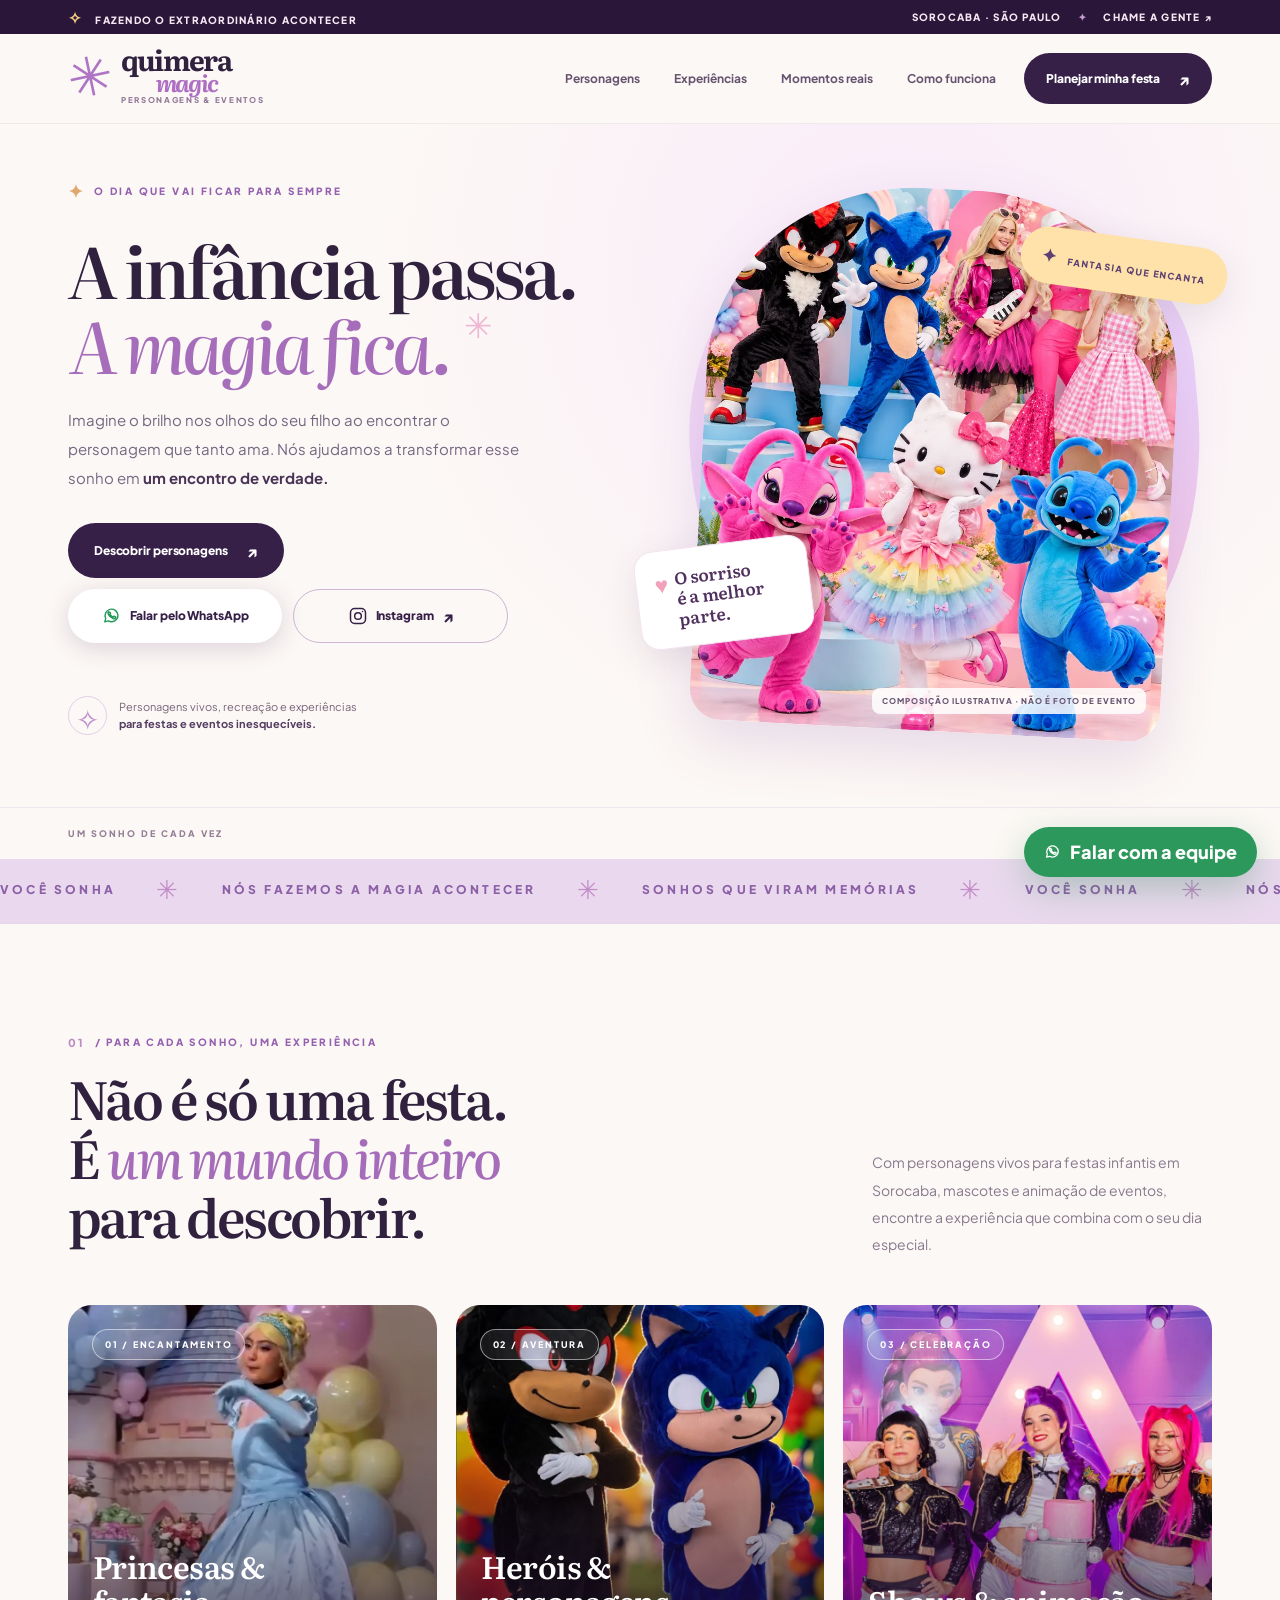
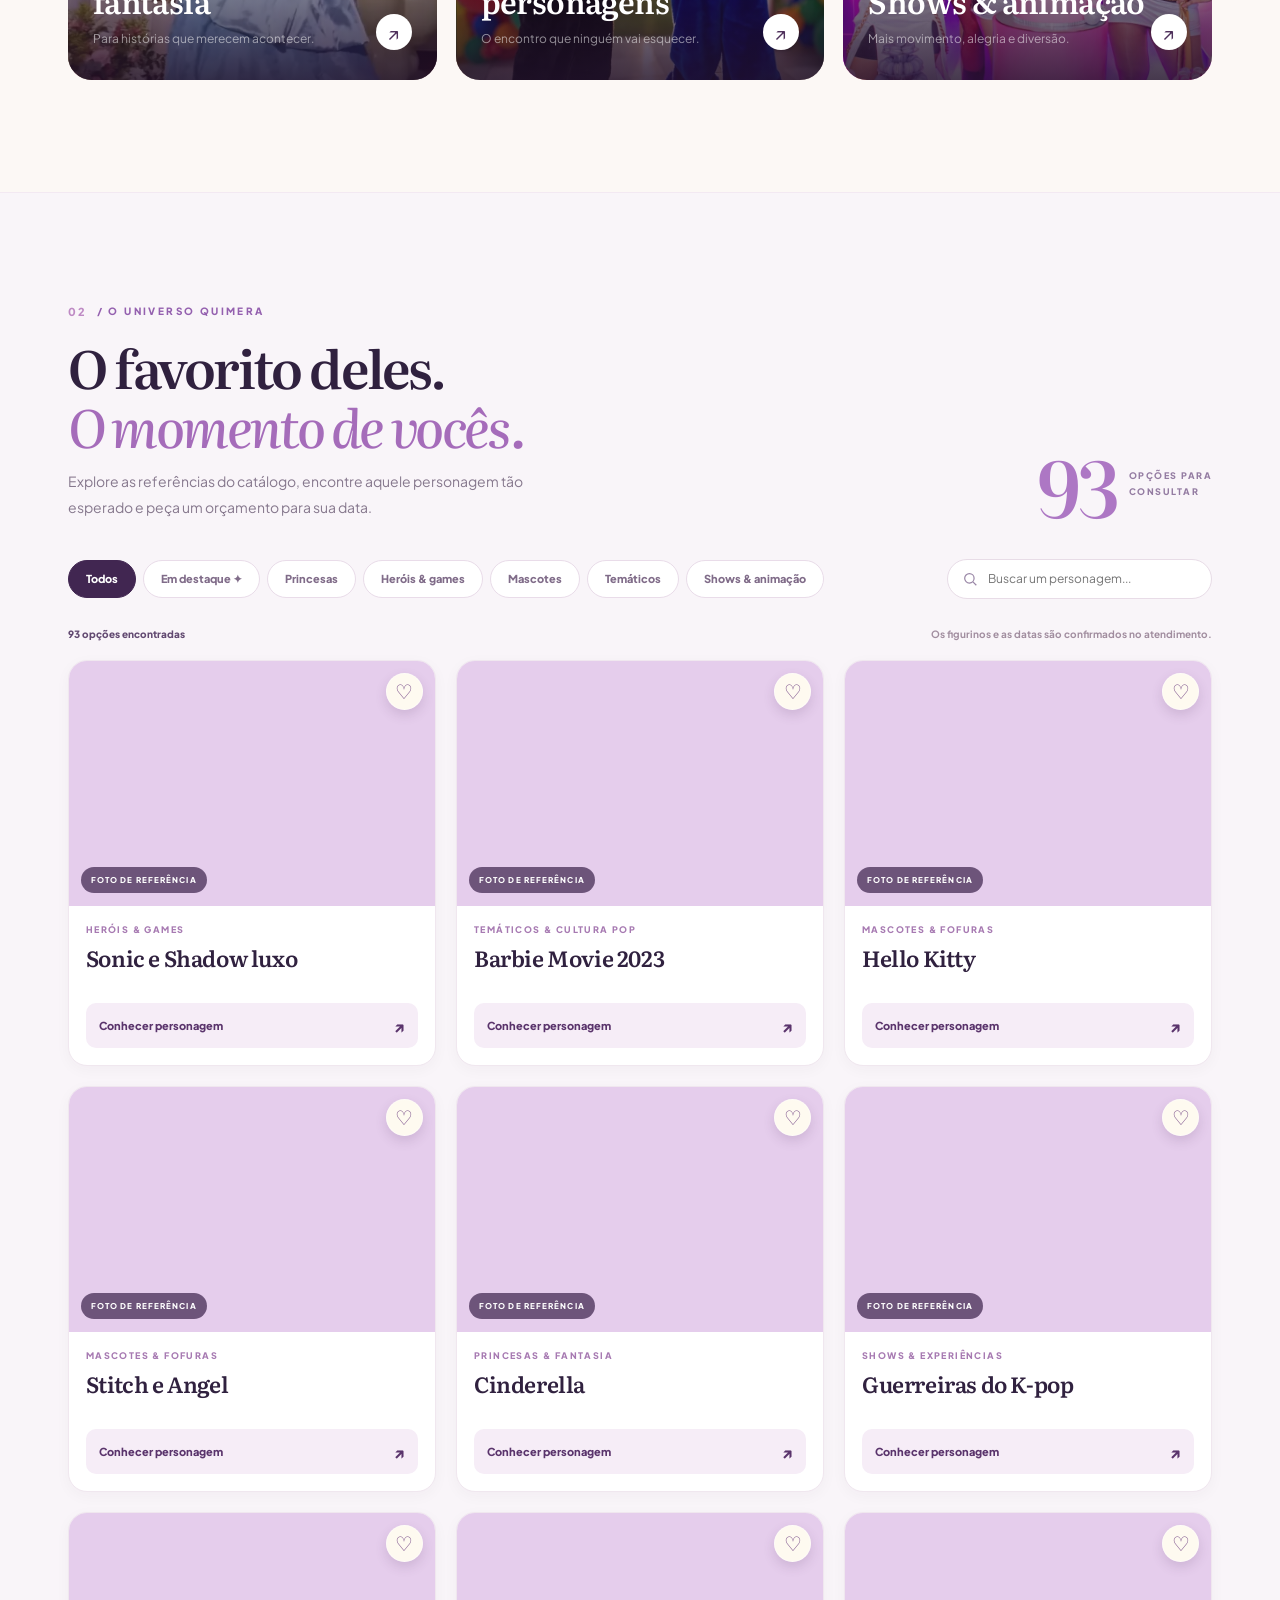
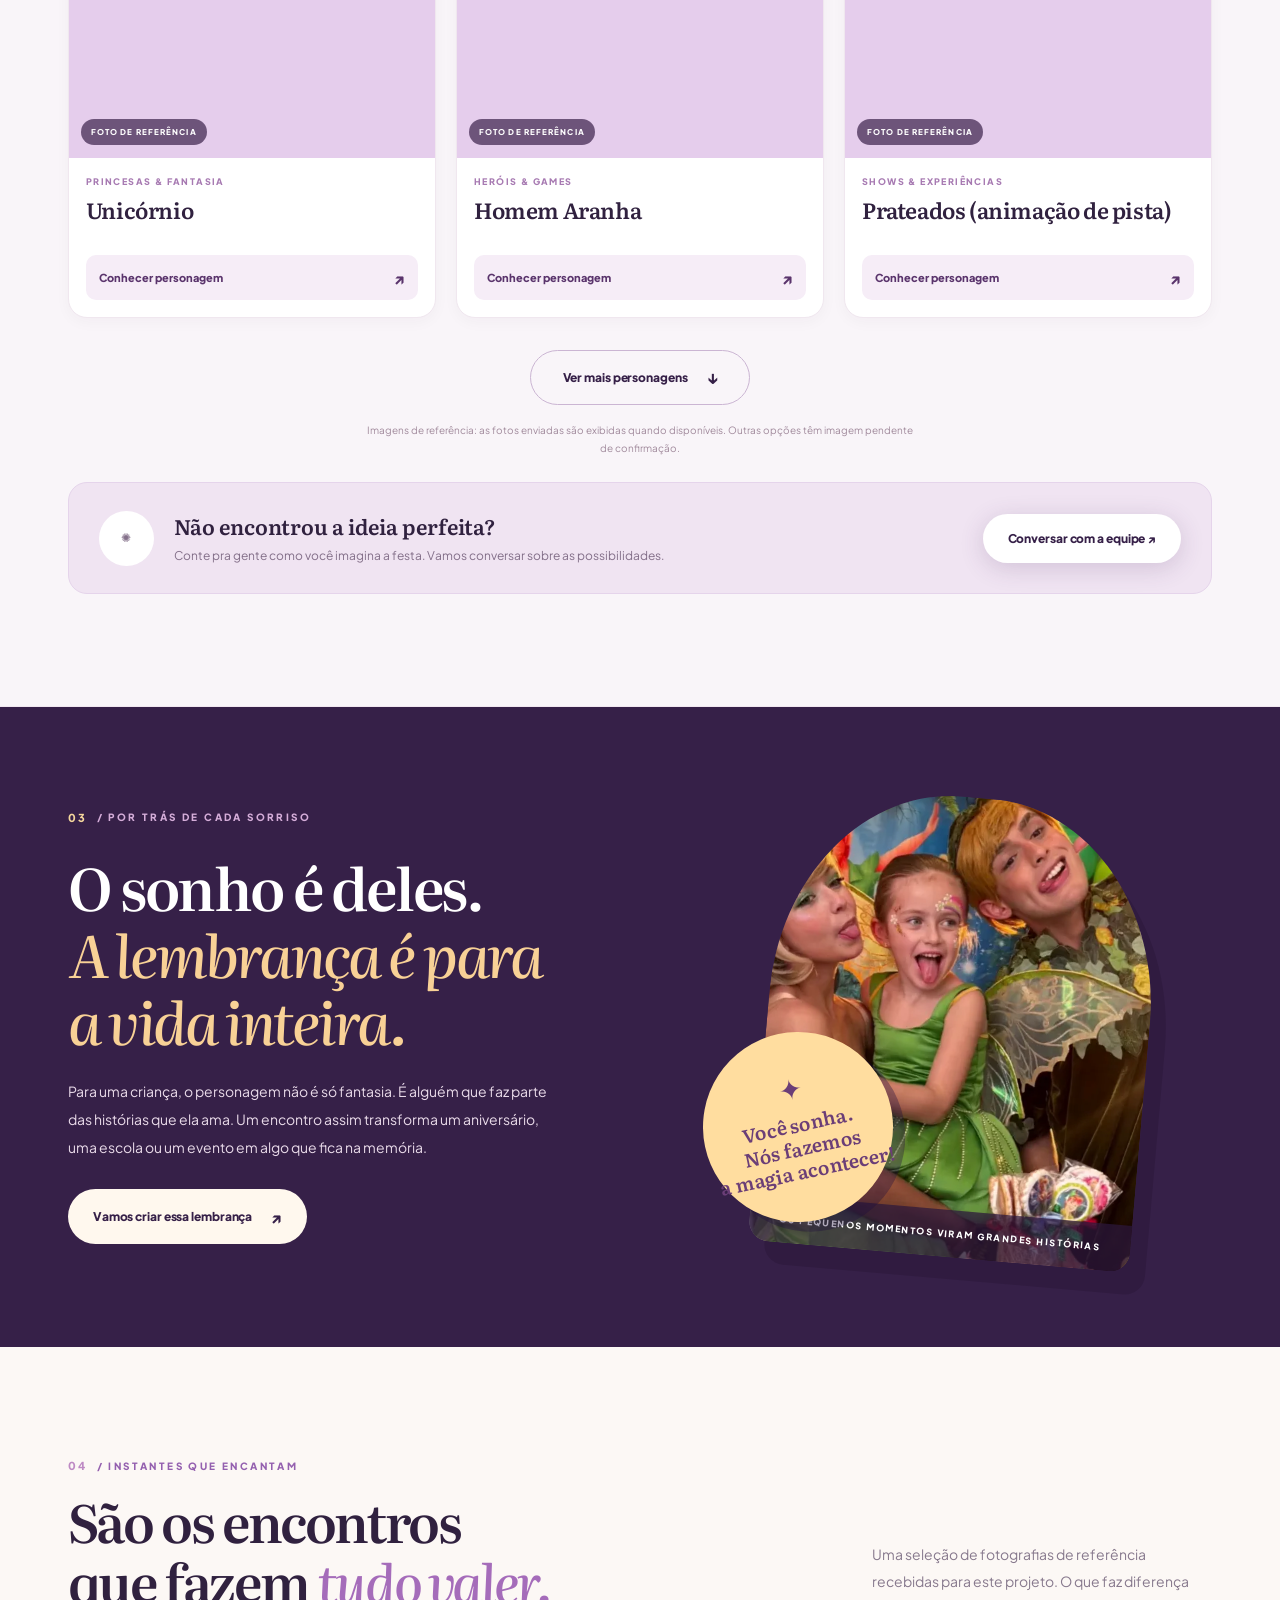
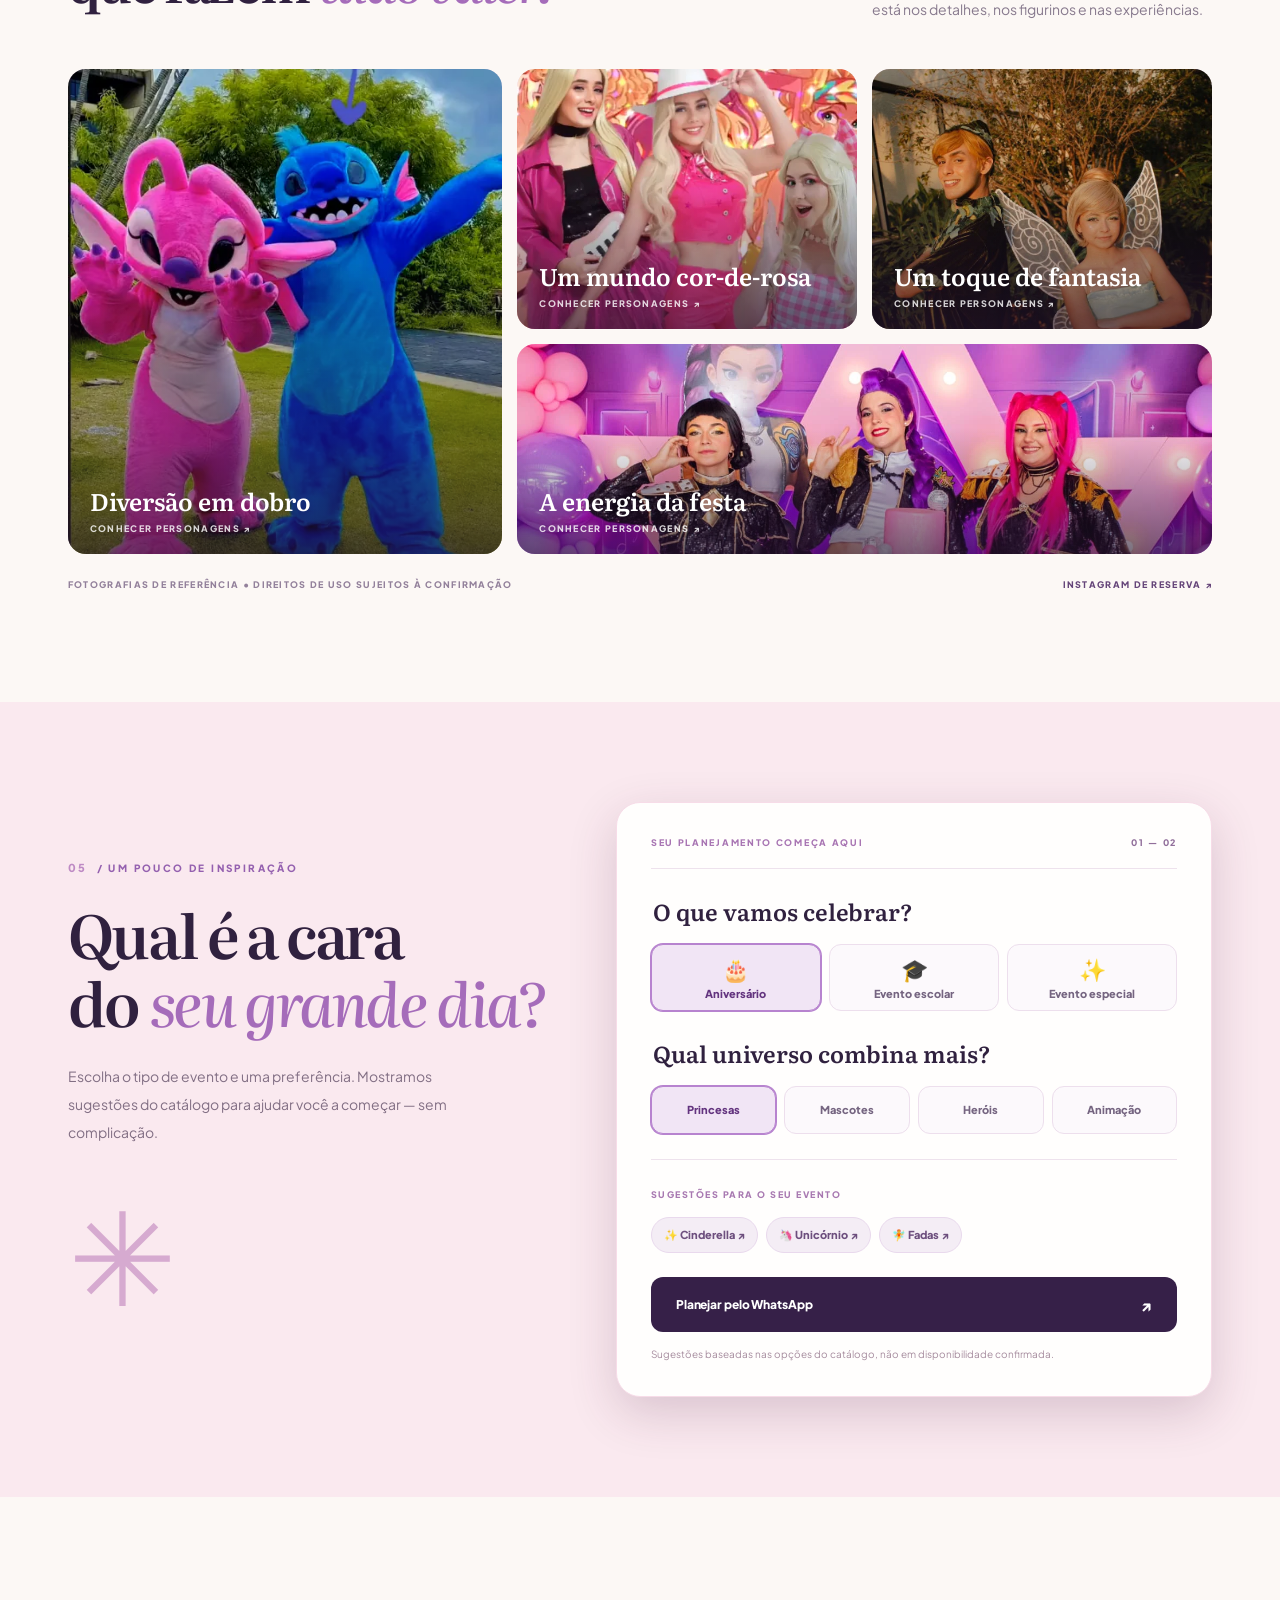
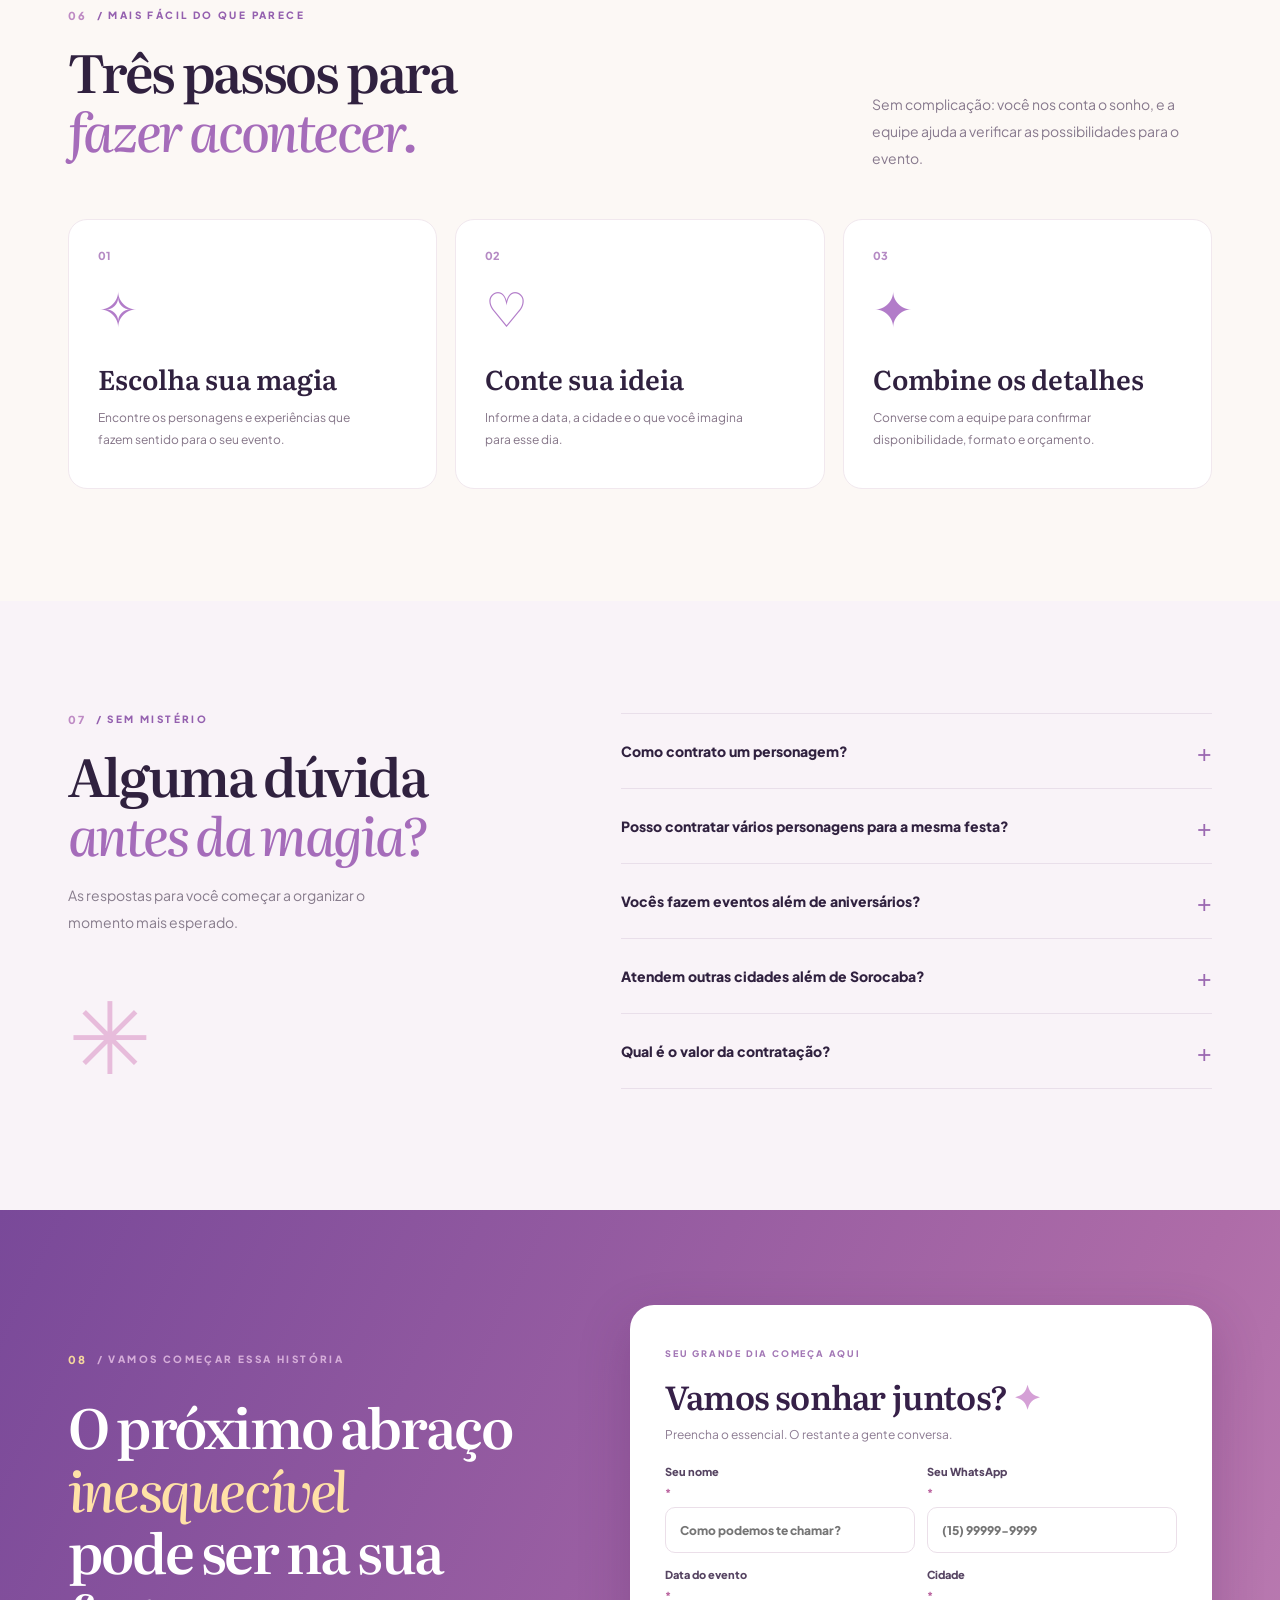
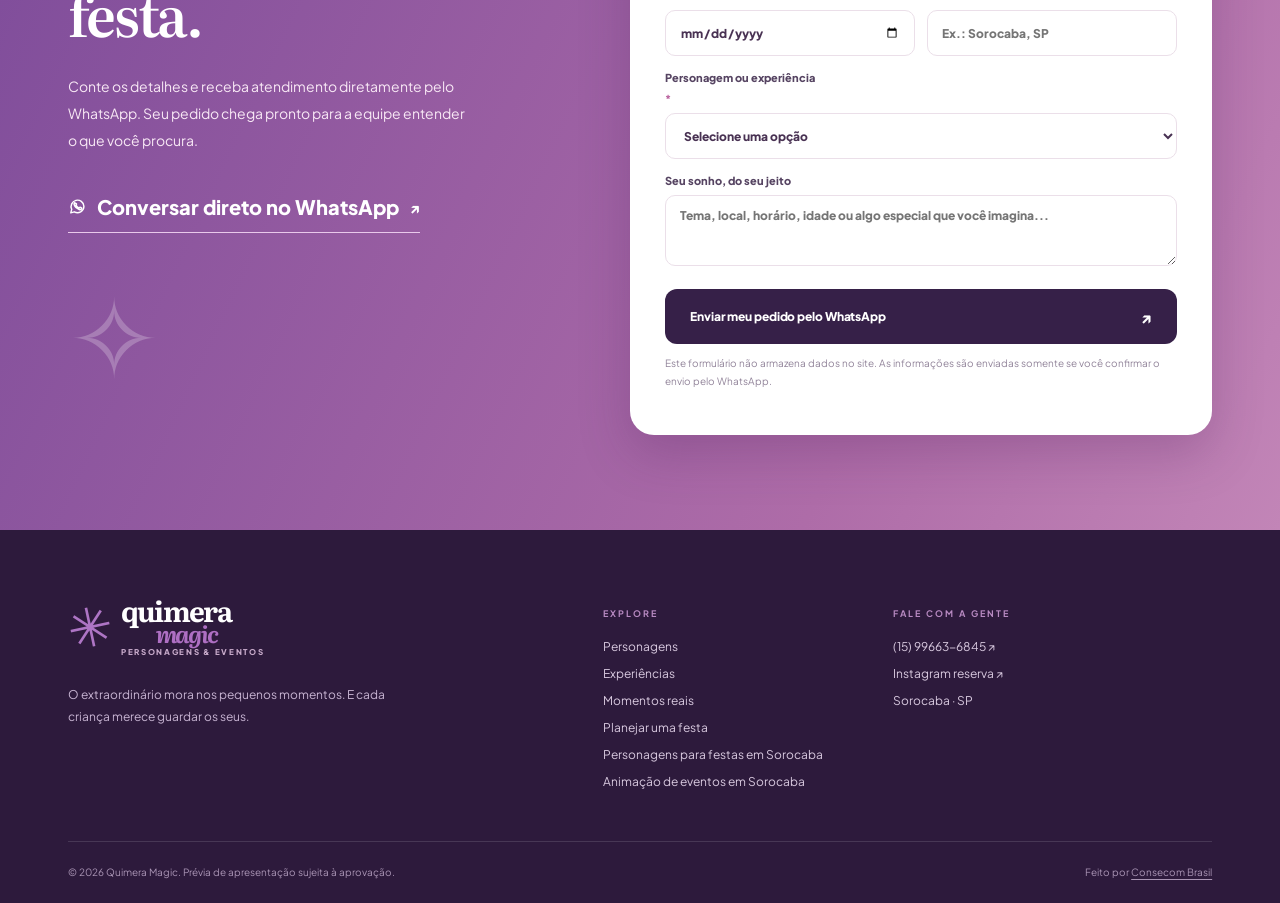
==== commit 56fda8b1: "Adiciona crédito Consecom Brasil com Instagram no rodapé" ====
--- a/index.html
+++ b/index.html
@@ -74,7 +74,7 @@
     <section class="section faq-section" id="duvidas"><div class="site-shell faq-layout"><div class="faq-heading"><div class="section-kicker"><span>07</span> / SEM MISTÉRIO</div><h2>Alguma dúvida<br><em>antes da magia?</em></h2><p>As respostas para você começar a organizar o momento mais esperado.</p><span class="faq-asterisk" aria-hidden="true">✳</span></div><div class="faq-items"><details><summary>Como contrato um personagem? <span>+</span></summary><p>Você pode escolher um personagem do catálogo ou contar sua ideia pelo WhatsApp. A equipe confirma disponibilidade e os detalhes da contratação.</p></details><details><summary>Posso contratar vários personagens para a mesma festa? <span>+</span></summary><p>Sim, você pode selecionar vários favoritos no catálogo e enviar uma única consulta para a equipe avaliar as opções.</p></details><details><summary>Vocês fazem eventos além de aniversários? <span>+</span></summary><p>O catálogo inclui opções de personagens e animação para festas e eventos. Informe o tipo de ocasião para consultar as possibilidades de atendimento.</p></details><details><summary>Atendem outras cidades além de Sorocaba? <span>+</span></summary><p>Informe a cidade e o local do evento para verificar a região atendida e as possíveis condições de deslocamento.</p></details><details><summary>Qual é o valor da contratação? <span>+</span></summary><p>Os valores variam conforme personagem, duração, formato e local. A equipe poderá informar o orçamento depois de conhecer seu evento.</p></details></div></div></section>
     <section class="contact-section" id="orcamento"><div class="site-shell contact-layout"><div class="contact-left"><div class="section-kicker kicker-light"><span>08</span> / VAMOS COMEÇAR ESSA HISTÓRIA</div><h2>O próximo abraço<br><em>inesquecível</em><br>pode ser na sua festa.</h2><p>Conte os detalhes e receba atendimento diretamente pelo WhatsApp. Seu pedido chega pronto para a equipe entender o que você procura.</p><a class="contact-direct" href="https://wa.me/5515996636845?text=Ol%C3%A1%21%20Gostaria%20de%20planejar%20uma%20festa%20com%20a%20Quimera%20Magic." target="_blank" rel="noopener noreferrer"><span class="wa-cta-inner"><svg class="wa-cta-icon" viewBox="0 0 24 24" fill="none" stroke="currentColor" stroke-width="1.8" stroke-linecap="round" stroke-linejoin="round" aria-hidden="true" focusable="false"><path d="M20.1 11.7a8.1 8.1 0 0 1-12.15 7.04L3.5 20l1.21-4.38A8.1 8.1 0 1 1 20.1 11.7Z"/><path d="M8.55 8.15c.15-.25.38-.35.65-.24l1.24.53c.33.14.44.51.28.81l-.43.84a.64.64 0 0 0 .04.65 8.85 8.85 0 0 0 3.14 2.98.63.63 0 0 0 .7-.05l.75-.61a.75.75 0 0 1 .82-.08l1.33.76a.65.65 0 0 1 .27.82c-.58 1.37-1.88 1.74-3.24 1.2-3.03-1.2-5.56-3.68-6.45-6.15a2.3 2.3 0 0 1 .9-2.46Z"/></svg><span class="wa-cta-label">Conversar direto no WhatsApp</span><span class="wa-arrow" aria-hidden="true">↗</span></span></a><span class="contact-ornament" aria-hidden="true">✧</span></div><div class="contact-form-card"><div class="contact-form-header"><span>SEU GRANDE DIA COMEÇA AQUI</span><h3>Vamos sonhar juntos? <i>✦</i></h3><p>Preencha o essencial. O restante a gente conversa.</p></div><form id="quoteForm" novalidate><div class="form-columns"><label>Seu nome <span>*</span><input name="nome" required minlength="2" maxlength="90" autocomplete="name" placeholder="Como podemos te chamar?"></label><label>Seu WhatsApp <span>*</span><input name="telefone" type="tel" inputmode="tel" required autocomplete="tel" maxlength="20" placeholder="(15) 99999-9999"></label></div><div class="form-columns"><label>Data do evento <span>*</span><input name="data" type="date" id="eventDate" required></label><label>Cidade <span>*</span><input name="cidade" required maxlength="100" placeholder="Ex.: Sorocaba, SP"></label></div><label>Personagem ou experiência <span>*</span><select id="characterSelect" name="personagem" required><option value="">Selecione uma opção</option><option value="Outro / quero consultar">Outro / quero consultar</option></select></label><label>Seu sonho, do seu jeito <textarea name="observacoes" maxlength="1000" rows="3" placeholder="Tema, local, horário, idade ou algo especial que você imagina..."></textarea></label><button class="button button-dark form-submit" type="submit">Enviar meu pedido pelo WhatsApp <span aria-hidden="true">↗</span></button><p class="privacy-note">Este formulário não armazena dados no site. As informações são enviadas somente se você confirmar o envio pelo WhatsApp.</p><div class="form-notice" id="formNotice" role="status" aria-live="polite" hidden></div></form></div></div></section>
   </main>
-  <footer class="footer"><div class="site-shell"><div class="footer-columns"><div class="footer-about"><a href="#inicio" class="brand footer-brand" aria-label="Quimera Magic — voltar ao início"><span class="brand-emblem" aria-hidden="true">✳</span><span class="brand-word">quimera<span>magic</span><small>PERSONAGENS & EVENTOS</small></span></a><p>O extraordinário mora nos pequenos momentos. E cada criança merece guardar os seus.</p></div><div class="footer-nav"><strong>EXPLORE</strong><a href="#personagens">Personagens</a><a href="#experiencias">Experiências</a><a href="#momentos">Momentos reais</a><a href="#planejador">Planejar uma festa</a><a href="/personagens-vivos-para-festas-sorocaba/">Personagens para festas em Sorocaba</a><a href="/animacao-de-eventos-sorocaba/">Animação de eventos em Sorocaba</a></div><div class="footer-nav"><strong>FALE COM A GENTE</strong><a href="https://wa.me/5515996636845" target="_blank" rel="noopener noreferrer">(15) 99663-6845 ↗</a><a href="https://www.instagram.com/quimeramagic.reserva/" target="_blank" rel="noopener noreferrer">Instagram reserva ↗</a><span>Sorocaba · SP</span></div></div><div class="footer-bottom"><span>© 2026 Quimera Magic. Prévia de apresentação sujeita à aprovação.</span><span>Feito para transformar sonhos em encontros ✳</span></div></div></footer>
+  <footer class="footer"><div class="site-shell"><div class="footer-columns"><div class="footer-about"><a href="#inicio" class="brand footer-brand" aria-label="Quimera Magic — voltar ao início"><span class="brand-emblem" aria-hidden="true">✳</span><span class="brand-word">quimera<span>magic</span><small>PERSONAGENS & EVENTOS</small></span></a><p>O extraordinário mora nos pequenos momentos. E cada criança merece guardar os seus.</p></div><div class="footer-nav"><strong>EXPLORE</strong><a href="#personagens">Personagens</a><a href="#experiencias">Experiências</a><a href="#momentos">Momentos reais</a><a href="#planejador">Planejar uma festa</a><a href="/personagens-vivos-para-festas-sorocaba/">Personagens para festas em Sorocaba</a><a href="/animacao-de-eventos-sorocaba/">Animação de eventos em Sorocaba</a></div><div class="footer-nav"><strong>FALE COM A GENTE</strong><a href="https://wa.me/5515996636845" target="_blank" rel="noopener noreferrer">(15) 99663-6845 ↗</a><a href="https://www.instagram.com/quimeramagic.reserva/" target="_blank" rel="noopener noreferrer">Instagram reserva ↗</a><span>Sorocaba · SP</span></div></div><div class="footer-bottom"><span>© 2026 Quimera Magic. Prévia de apresentação sujeita à aprovação.</span><span>Feito por <a href="https://www.instagram.com/consecombrasil/" target="_blank" rel="noopener noreferrer" style="text-decoration:underline;text-underline-offset:3px">Consecom Brasil</a></span></div></div></footer>
   <div id="selectionTray" class="selection-tray" hidden><span class="tray-icon" aria-hidden="true">♥</span><div><strong id="selectionCount">0 selecionados</strong><small>Seu elenco especial</small></div><button type="button" class="tray-view" id="trayView">Ver seleção</button><button type="button" class="tray-send" id="traySend">Consultar no WhatsApp ↗</button><button type="button" class="tray-clear" id="trayClear" aria-label="Limpar seleção">×</button></div>
   <a class="floating-whatsapp" href="https://wa.me/5515996636845?text=Ol%C3%A1%21%20Quero%20conhecer%20os%20personagens%20da%20Quimera%20Magic." target="_blank" rel="noopener noreferrer" aria-label="Falar com a Quimera Magic no WhatsApp"><span class="wa-cta-inner"><svg class="wa-cta-icon" viewBox="0 0 24 24" fill="none" stroke="currentColor" stroke-width="1.8" stroke-linecap="round" stroke-linejoin="round" aria-hidden="true" focusable="false"><path d="M20.1 11.7a8.1 8.1 0 0 1-12.15 7.04L3.5 20l1.21-4.38A8.1 8.1 0 1 1 20.1 11.7Z"/><path d="M8.55 8.15c.15-.25.38-.35.65-.24l1.24.53c.33.14.44.51.28.81l-.43.84a.64.64 0 0 0 .04.65 8.85 8.85 0 0 0 3.14 2.98.63.63 0 0 0 .7-.05l.75-.61a.75.75 0 0 1 .82-.08l1.33.76a.65.65 0 0 1 .27.82c-.58 1.37-1.88 1.74-3.24 1.2-3.03-1.2-5.56-3.68-6.45-6.15a2.3 2.3 0 0 1 .9-2.46Z"/></svg><span class="wa-cta-label">Falar com a equipe</span></span></a>
   <nav class="mobile-action-bar" aria-label="Acesso rápido">
--- a/mobile.css
+++ b/mobile.css
@@ -155,3 +155,35 @@
   .mobile-action-bar .mobile-action-whatsapp>.wa-cta-inner{font-size:11px;gap:6px}
   .hero-buttons .whatsapp-cta>.wa-cta-inner{font-size:12px}
 }
+
+/* Mobile hero: photo first, then centered copy and comfortable contact buttons. */
+@media(max-width:760px){
+  .hero-layout{padding-top:18px;padding-bottom:35px;gap:28px}
+  .hero-art{order:-1;width:100%;max-width:360px;height:auto;aspect-ratio:4/5;margin:0 auto}
+  .hero-art .hero-main-image{width:100%;height:auto;aspect-ratio:4/5;object-fit:contain;border-radius:26px;transform:none;box-shadow:0 12px 30px #7d469d20}
+  .hero-art:hover .hero-main-image{transform:none}
+  .hero-art-backdrop,.hero-art .hero-floating-card{display:none}
+  .hero-art .art-disclaimer{bottom:9px;font-size:7px;left:8px;right:8px;max-width:none}
+  .hero-content{text-align:center;min-width:0}
+  .hero-content .micro-label{justify-content:center;font-size:8px;letter-spacing:1.2px}
+  .hero h1{margin:16px auto;max-width:570px}
+  .hero-lead{margin:0 auto 22px;max-width:480px}
+  .hero-buttons{align-items:center;max-width:360px;margin-inline:auto;gap:12px}
+  .hero-buttons>.button{justify-content:center;gap:12px;min-height:52px}
+  .hero-social{flex-direction:column;max-width:none;gap:10px}
+  .hero-buttons .hero-social .button{flex:none;width:100%;min-height:52px;padding:14px 18px;justify-content:center;font-size:13px;gap:10px}
+  .hero-buttons .hero-social .whatsapp-cta>.wa-cta-inner{font-size:13px;gap:9px}
+  .hero-buttons .hero-social .wa-cta-label{font-size:inherit}
+  .hero-buttons .hero-social .whatsapp-cta{order:0}
+  .hero-bottom-copy{justify-content:center;max-width:360px;margin:22px auto 0;text-align:left}
+  .catalog-assist,.load-more-wrap{text-align:center}
+  .catalog-assist .button,.load-more-wrap .button{justify-content:center;white-space:normal}
+  .contact-direct,.form-submit{white-space:normal;text-align:center}
+  .contact-direct .wa-cta-inner{flex-wrap:wrap}
+}
+@media(max-width:375px){
+  .hero-layout{gap:25px}
+  .hero-art{max-width:320px}
+  .hero-content .micro-label{letter-spacing:.8px;font-size:7.5px}
+  .hero h1{font-size:clamp(35px,10.6vw,40px)}
+}
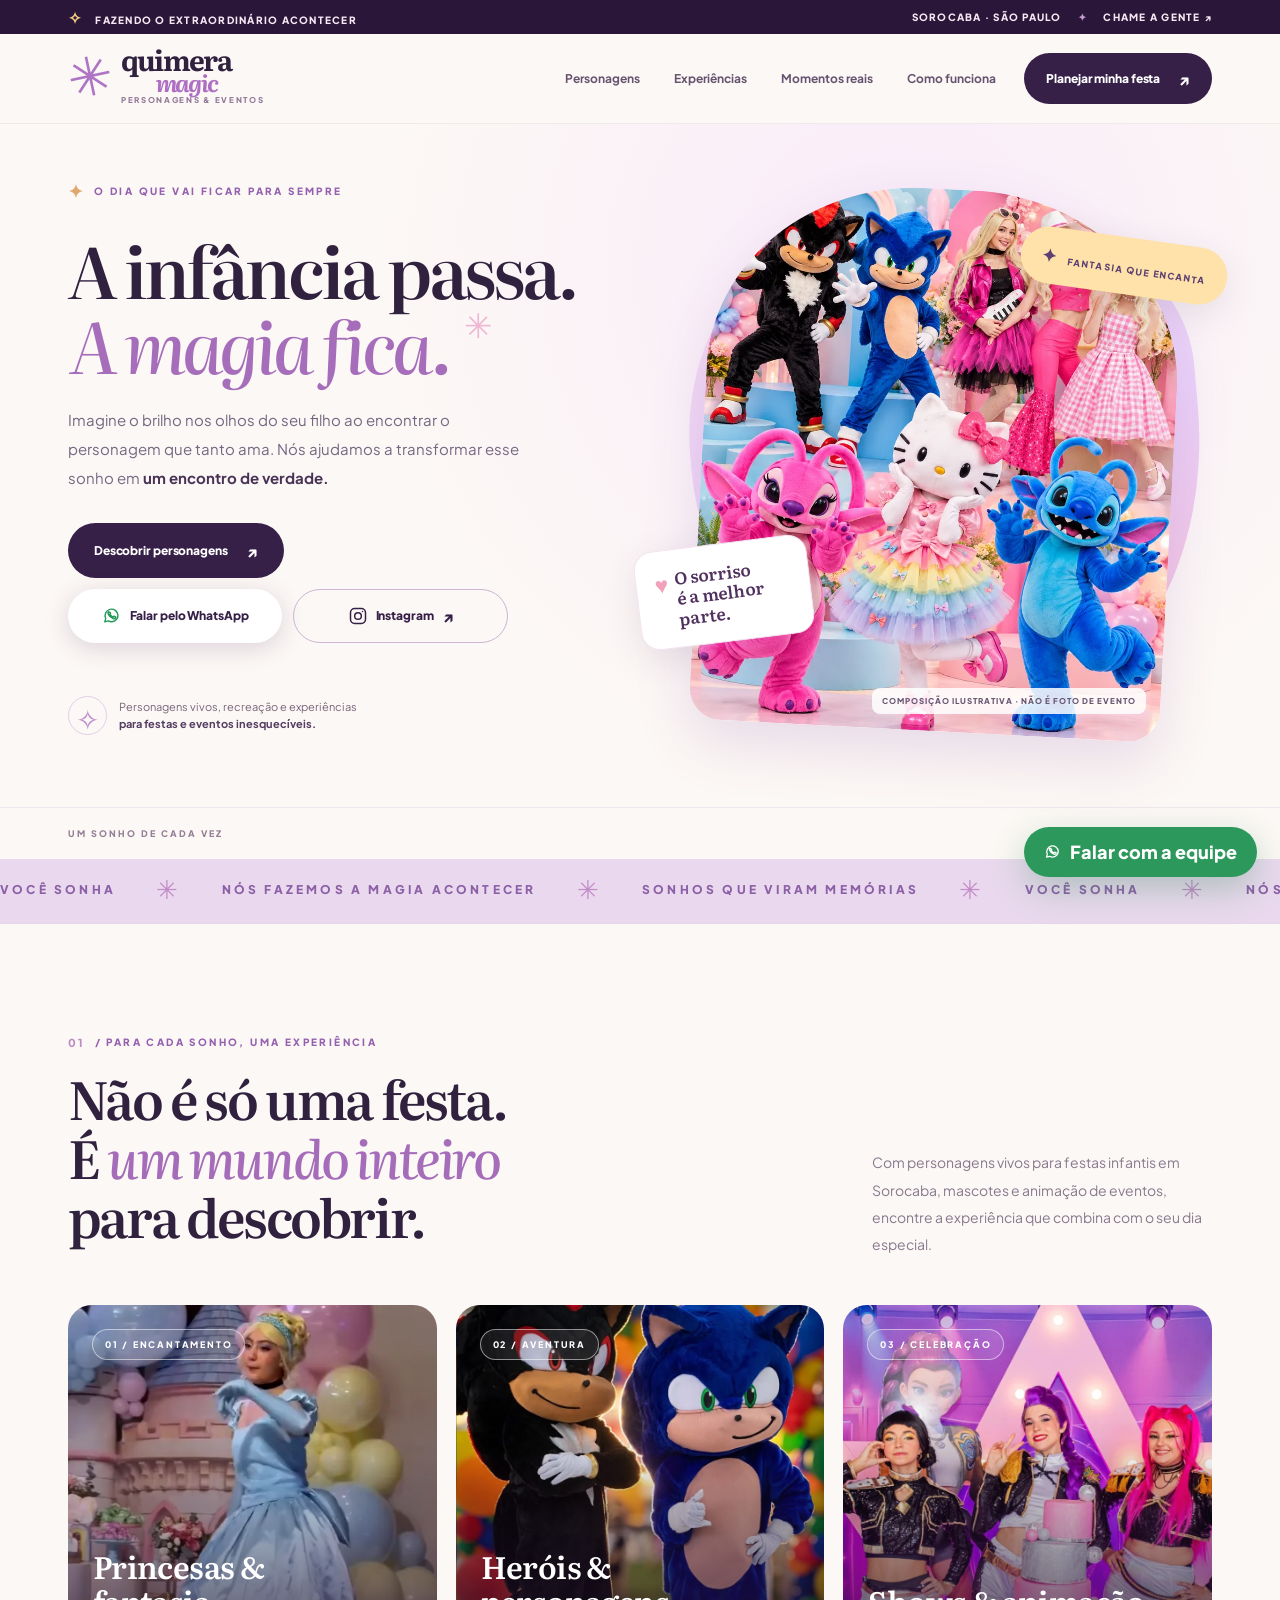
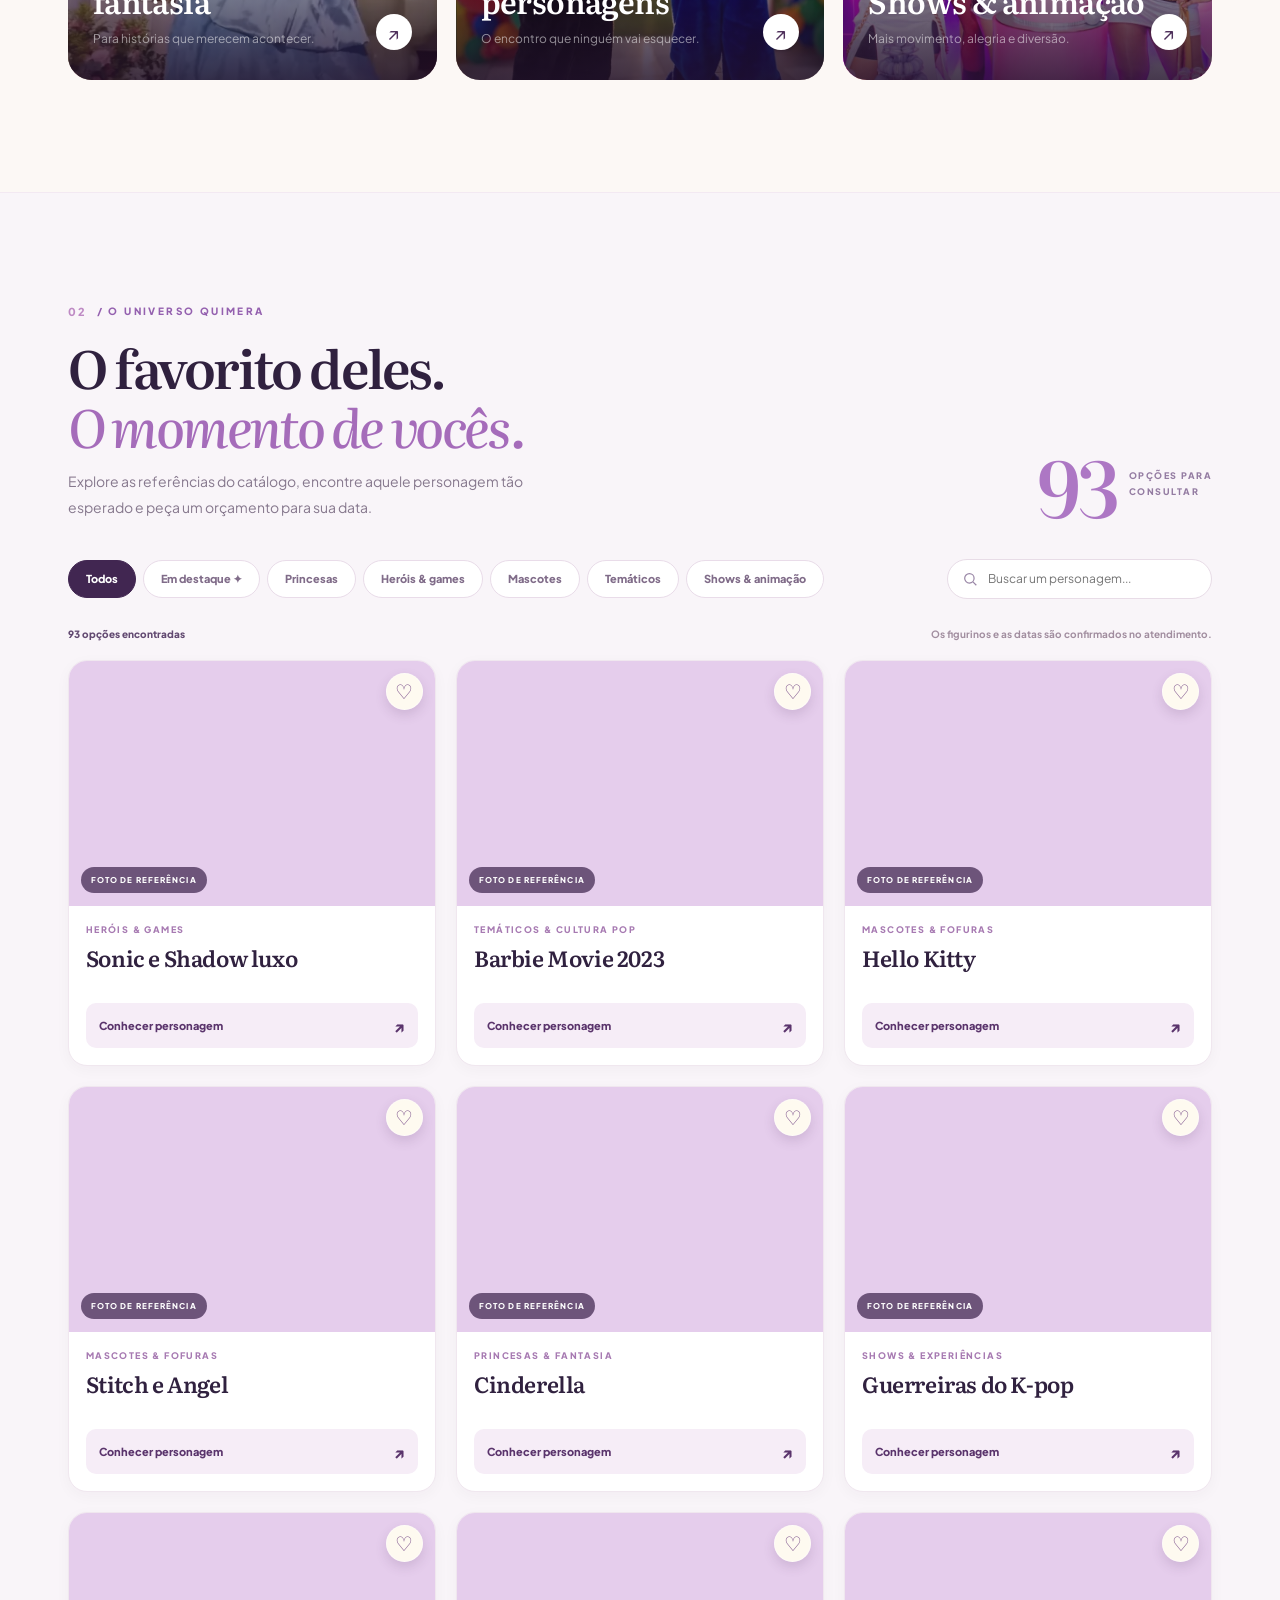
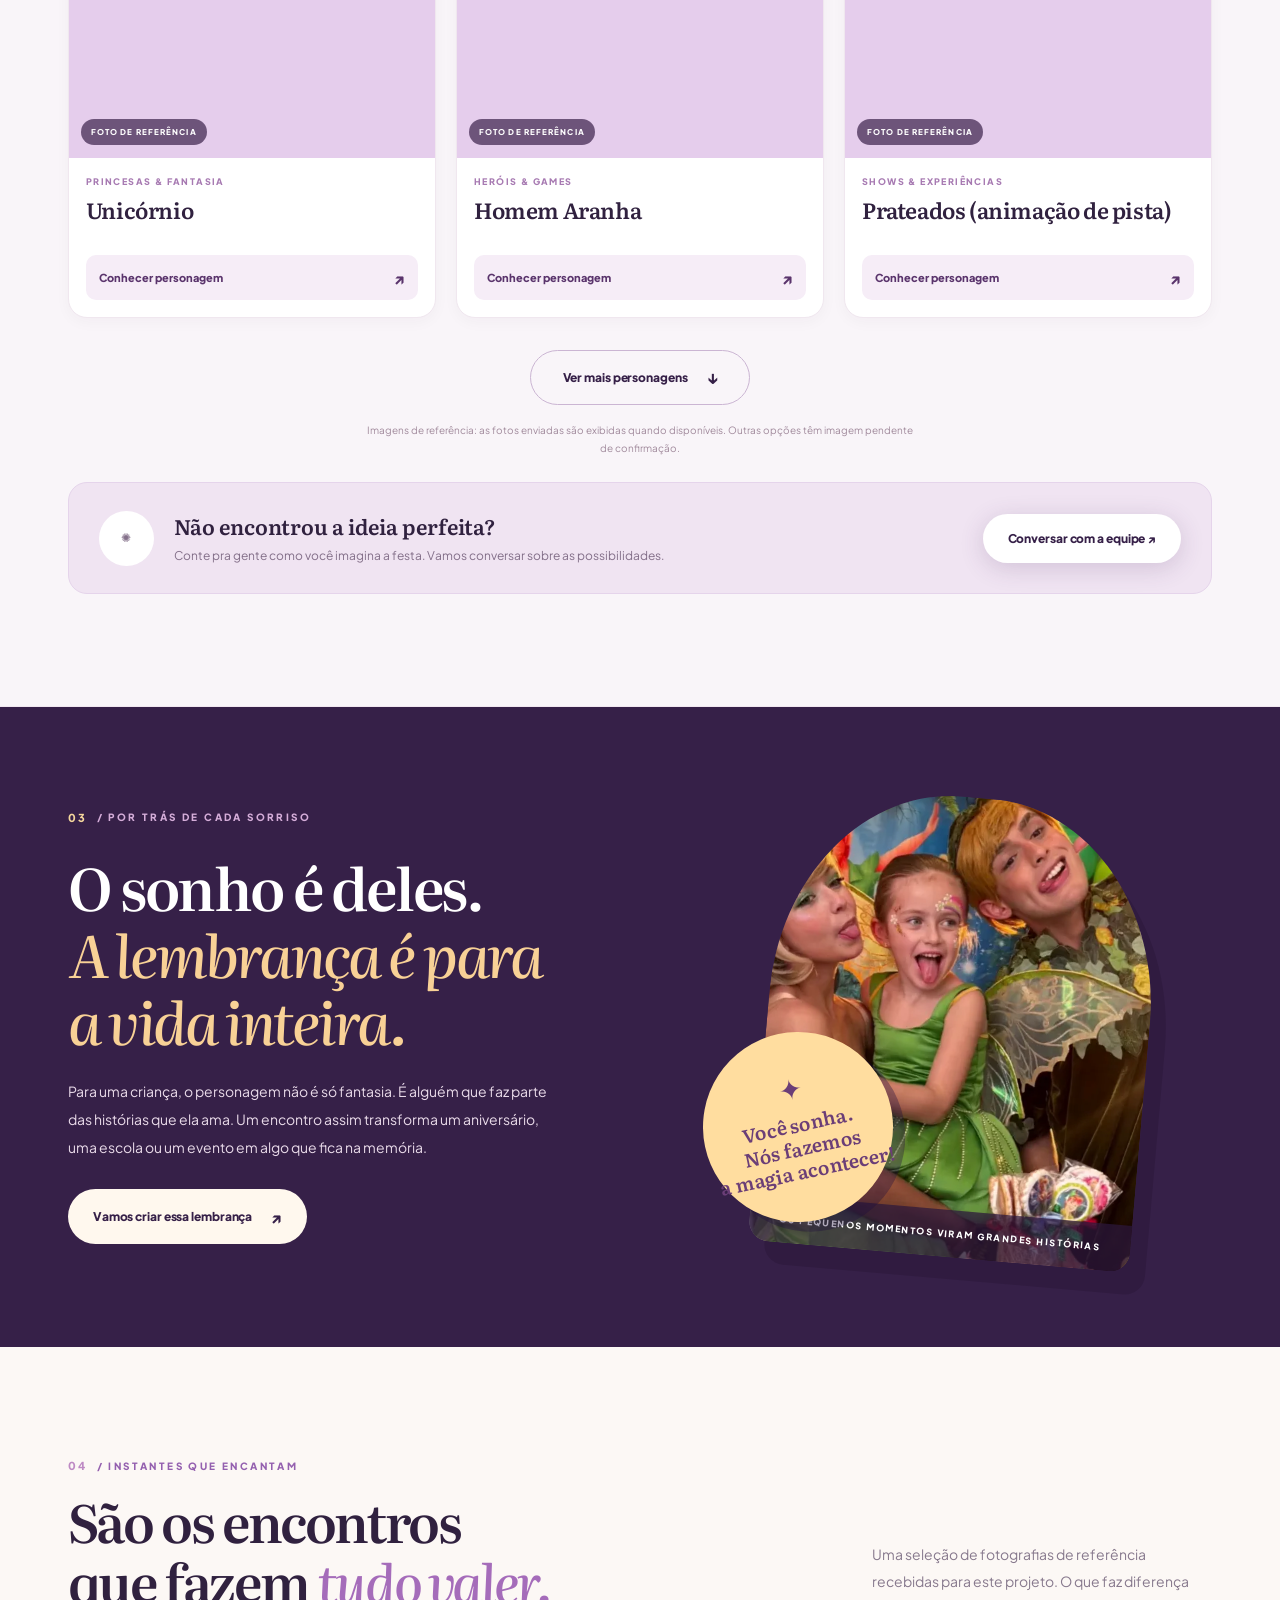
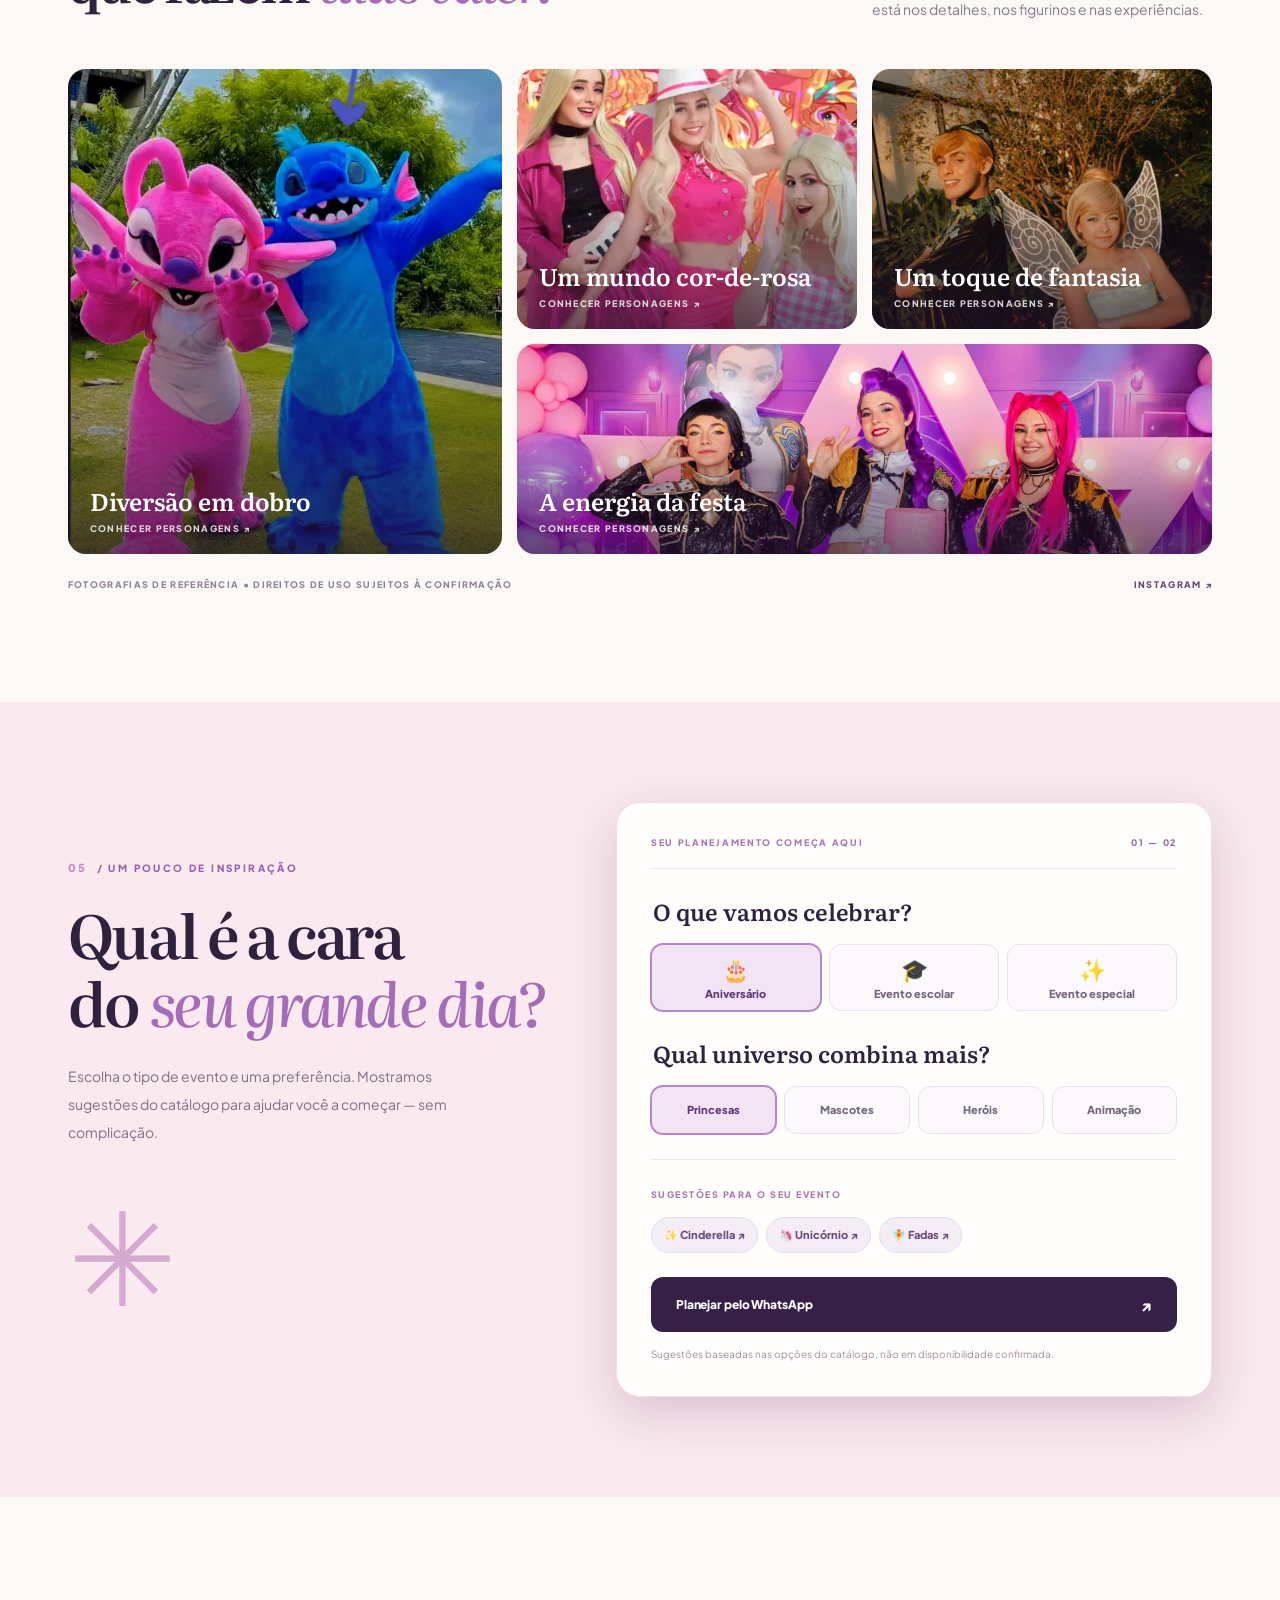
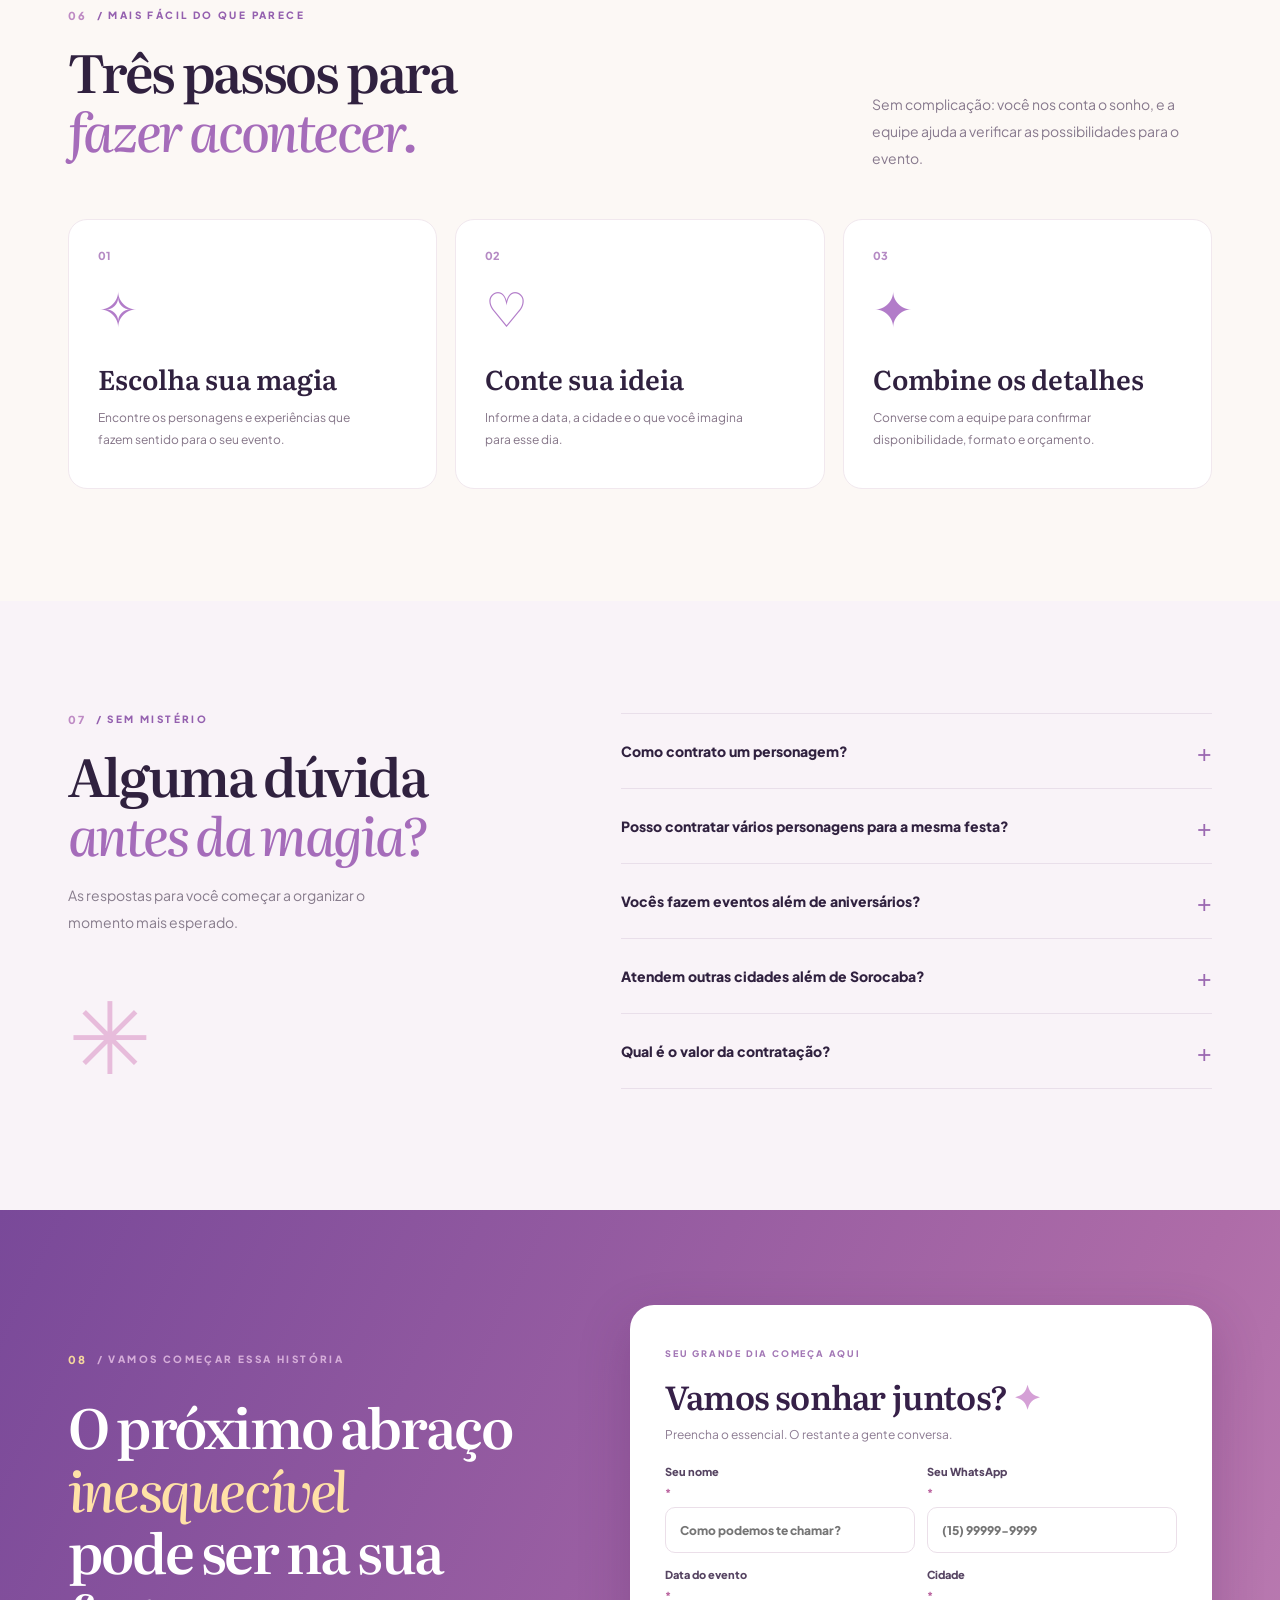
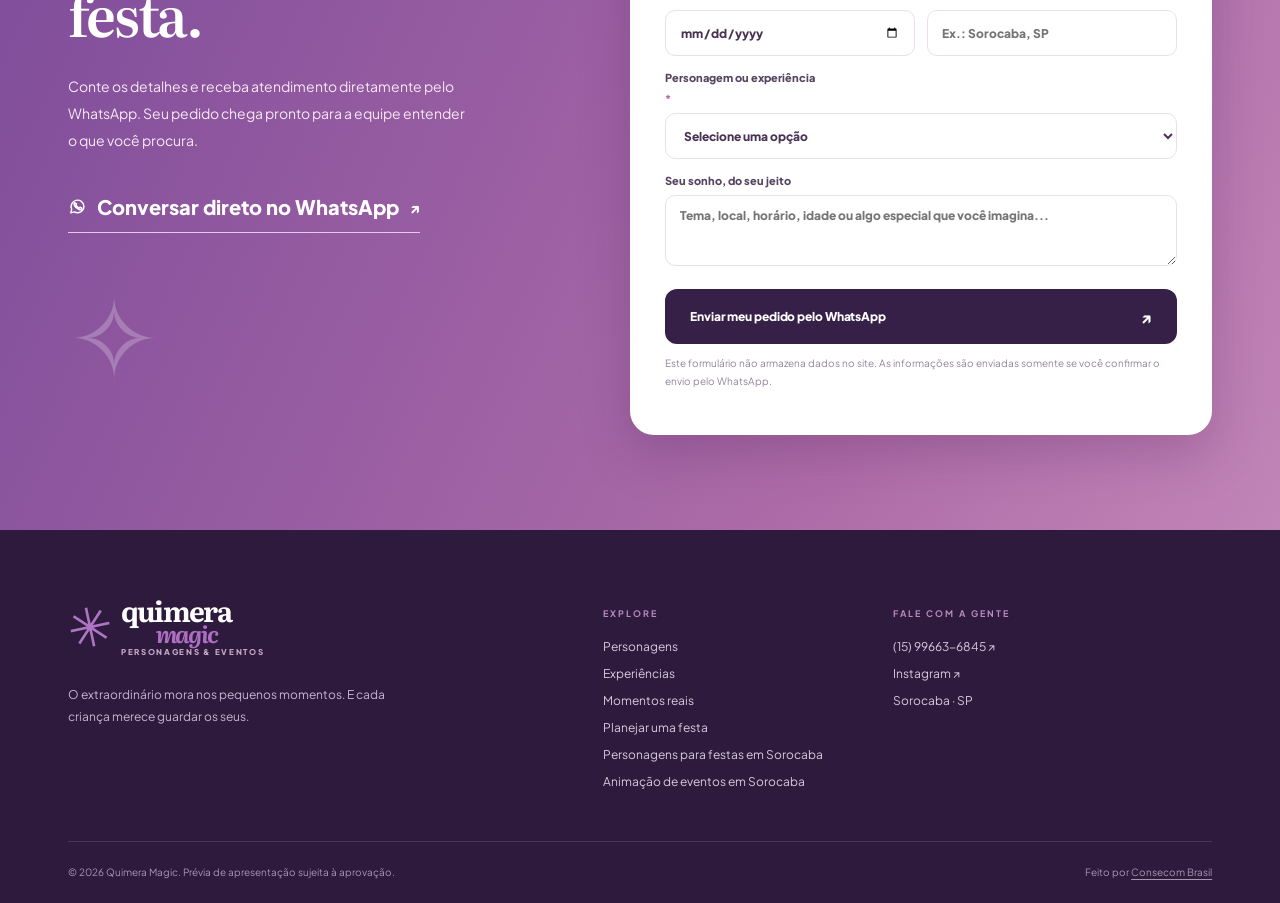
==== commit e0b3cd70: "Corrige todos os links do Instagram para quimeramagic" ====
--- a/index.html
+++ b/index.html
@@ -68,13 +68,13 @@
       <div class="catalog-assist"><span class="assist-emoji" aria-hidden="true">✺</span><div><strong>Não encontrou a ideia perfeita?</strong><span>Conte pra gente como você imagina a festa. Vamos conversar sobre as possibilidades.</span></div><a class="button button-light" href="https://wa.me/5515996636845?text=Ol%C3%A1%21%20Procuro%20um%20personagem%20especial%20para%20minha%20festa.%20Podemos%20conversar%3F" target="_blank" rel="noopener noreferrer">Conversar com a equipe ↗</a></div>
     </div></section>
     <section class="story-section" id="sobre"><div class="site-shell story-layout"><div class="story-left"><div class="section-kicker kicker-light"><span>03</span> / POR TRÁS DE CADA SORRISO</div><h2>O sonho é deles.<br><em>A lembrança é para<br>a vida inteira.</em></h2><p>Para uma criança, o personagem não é só fantasia. É alguém que faz parte das histórias que ela ama. Um encontro assim transforma um aniversário, uma escola ou um evento em algo que fica na memória.</p><a href="#orcamento" class="button button-cream">Vamos criar essa lembrança <span aria-hidden="true">↗</span></a></div><div class="story-right"><div class="story-photo-frame"><img src="/assets/sininho-evento.webp" width="505" height="734" alt="Fada em figurino de evento, foto de referência enviada para o projeto" loading="lazy"><span>OS PEQUENOS MOMENTOS VIRAM GRANDES HISTÓRIAS</span></div><div class="story-seal"><span>✦</span><strong>Você sonha.<br>Nós fazemos<br>a magia acontecer!</strong></div></div></div></section>
-    <section class="section gallery-section" id="momentos"><div class="site-shell"><div class="section-kicker"><span>04</span> / INSTANTES QUE ENCANTAM</div><div class="section-top"><h2>São os encontros<br>que fazem <em>tudo valer.</em></h2><p>Uma seleção de fotografias de referência recebidas para este projeto. O que faz diferença está nos detalhes, nos figurinos e nas experiências.</p></div><div class="gallery-grid" id="galleryGrid"></div><div class="gallery-foot"><span>FOTOGRAFIAS DE REFERÊNCIA • DIREITOS DE USO SUJEITOS À CONFIRMAÇÃO</span><a href="https://www.instagram.com/quimeramagic.reserva/" rel="noopener noreferrer" target="_blank">Instagram de reserva <span aria-hidden="true">↗</span></a></div></div></section>
+    <section class="section gallery-section" id="momentos"><div class="site-shell"><div class="section-kicker"><span>04</span> / INSTANTES QUE ENCANTAM</div><div class="section-top"><h2>São os encontros<br>que fazem <em>tudo valer.</em></h2><p>Uma seleção de fotografias de referência recebidas para este projeto. O que faz diferença está nos detalhes, nos figurinos e nas experiências.</p></div><div class="gallery-grid" id="galleryGrid"></div><div class="gallery-foot"><span>FOTOGRAFIAS DE REFERÊNCIA • DIREITOS DE USO SUJEITOS À CONFIRMAÇÃO</span><a href="https://www.instagram.com/quimeramagic/" rel="noopener noreferrer" target="_blank">Instagram <span aria-hidden="true">↗</span></a></div></div></section>
     <section class="planner-section" id="planejador"><div class="site-shell planner-layout"><div class="planner-intro"><div class="section-kicker"><span>05</span> / UM POUCO DE INSPIRAÇÃO</div><h2>Qual é a cara<br>do <em>seu grande dia?</em></h2><p>Escolha o tipo de evento e uma preferência. Mostramos sugestões do catálogo para ajudar você a começar — sem complicação.</p><div class="planner-decoration" aria-hidden="true">✳</div></div><div class="planner-panel"><div class="planner-progress"><span>SEU PLANEJAMENTO COMEÇA AQUI</span><span class="planner-step">01 — 02</span></div><fieldset class="choice-set"><legend>O que vamos celebrar?</legend><div class="choice-grid" id="eventChoices"><button class="choice selected" type="button" data-event="Aniversário infantil" aria-pressed="true"><span>🎂</span> Aniversário</button><button class="choice" type="button" data-event="Evento escolar" aria-pressed="false"><span>🎓</span> Evento escolar</button><button class="choice" type="button" data-event="Evento corporativo ou especial" aria-pressed="false"><span>✨</span> Evento especial</button></div></fieldset><fieldset class="choice-set"><legend>Qual universo combina mais?</legend><div class="choice-grid choice-grid-small" id="themeChoices"><button class="choice selected" type="button" data-theme="princesas" aria-pressed="true">Princesas</button><button class="choice" type="button" data-theme="mascotes" aria-pressed="false">Mascotes</button><button class="choice" type="button" data-theme="herois" aria-pressed="false">Heróis</button><button class="choice" type="button" data-theme="shows" aria-pressed="false">Animação</button></div></fieldset><div class="planner-suggestions"><span>SUGESTÕES PARA O SEU EVENTO</span><div id="plannerSuggestions" class="planner-suggestion-list"></div></div><button type="button" class="button button-dark planner-cta" id="plannerWhatsapp">Planejar pelo WhatsApp <span aria-hidden="true">↗</span></button><p class="planner-disclaimer">Sugestões baseadas nas opções do catálogo, não em disponibilidade confirmada.</p></div></div></section>
     <section class="section steps-section" id="como-funciona"><div class="site-shell"><div class="section-kicker"><span>06</span> / MAIS FÁCIL DO QUE PARECE</div><div class="section-top"><h2>Três passos para<br><em>fazer acontecer.</em></h2><p>Sem complicação: você nos conta o sonho, e a equipe ajuda a verificar as possibilidades para o evento.</p></div><div class="steps-grid"><article><span class="step-number">01</span><span class="step-icon">✧</span><h3>Escolha sua magia</h3><p>Encontre os personagens e experiências que fazem sentido para o seu evento.</p></article><article><span class="step-number">02</span><span class="step-icon">♡</span><h3>Conte sua ideia</h3><p>Informe a data, a cidade e o que você imagina para esse dia.</p></article><article><span class="step-number">03</span><span class="step-icon">✦</span><h3>Combine os detalhes</h3><p>Converse com a equipe para confirmar disponibilidade, formato e orçamento.</p></article></div></div></section>
     <section class="section faq-section" id="duvidas"><div class="site-shell faq-layout"><div class="faq-heading"><div class="section-kicker"><span>07</span> / SEM MISTÉRIO</div><h2>Alguma dúvida<br><em>antes da magia?</em></h2><p>As respostas para você começar a organizar o momento mais esperado.</p><span class="faq-asterisk" aria-hidden="true">✳</span></div><div class="faq-items"><details><summary>Como contrato um personagem? <span>+</span></summary><p>Você pode escolher um personagem do catálogo ou contar sua ideia pelo WhatsApp. A equipe confirma disponibilidade e os detalhes da contratação.</p></details><details><summary>Posso contratar vários personagens para a mesma festa? <span>+</span></summary><p>Sim, você pode selecionar vários favoritos no catálogo e enviar uma única consulta para a equipe avaliar as opções.</p></details><details><summary>Vocês fazem eventos além de aniversários? <span>+</span></summary><p>O catálogo inclui opções de personagens e animação para festas e eventos. Informe o tipo de ocasião para consultar as possibilidades de atendimento.</p></details><details><summary>Atendem outras cidades além de Sorocaba? <span>+</span></summary><p>Informe a cidade e o local do evento para verificar a região atendida e as possíveis condições de deslocamento.</p></details><details><summary>Qual é o valor da contratação? <span>+</span></summary><p>Os valores variam conforme personagem, duração, formato e local. A equipe poderá informar o orçamento depois de conhecer seu evento.</p></details></div></div></section>
     <section class="contact-section" id="orcamento"><div class="site-shell contact-layout"><div class="contact-left"><div class="section-kicker kicker-light"><span>08</span> / VAMOS COMEÇAR ESSA HISTÓRIA</div><h2>O próximo abraço<br><em>inesquecível</em><br>pode ser na sua festa.</h2><p>Conte os detalhes e receba atendimento diretamente pelo WhatsApp. Seu pedido chega pronto para a equipe entender o que você procura.</p><a class="contact-direct" href="https://wa.me/5515996636845?text=Ol%C3%A1%21%20Gostaria%20de%20planejar%20uma%20festa%20com%20a%20Quimera%20Magic." target="_blank" rel="noopener noreferrer"><span class="wa-cta-inner"><svg class="wa-cta-icon" viewBox="0 0 24 24" fill="none" stroke="currentColor" stroke-width="1.8" stroke-linecap="round" stroke-linejoin="round" aria-hidden="true" focusable="false"><path d="M20.1 11.7a8.1 8.1 0 0 1-12.15 7.04L3.5 20l1.21-4.38A8.1 8.1 0 1 1 20.1 11.7Z"/><path d="M8.55 8.15c.15-.25.38-.35.65-.24l1.24.53c.33.14.44.51.28.81l-.43.84a.64.64 0 0 0 .04.65 8.85 8.85 0 0 0 3.14 2.98.63.63 0 0 0 .7-.05l.75-.61a.75.75 0 0 1 .82-.08l1.33.76a.65.65 0 0 1 .27.82c-.58 1.37-1.88 1.74-3.24 1.2-3.03-1.2-5.56-3.68-6.45-6.15a2.3 2.3 0 0 1 .9-2.46Z"/></svg><span class="wa-cta-label">Conversar direto no WhatsApp</span><span class="wa-arrow" aria-hidden="true">↗</span></span></a><span class="contact-ornament" aria-hidden="true">✧</span></div><div class="contact-form-card"><div class="contact-form-header"><span>SEU GRANDE DIA COMEÇA AQUI</span><h3>Vamos sonhar juntos? <i>✦</i></h3><p>Preencha o essencial. O restante a gente conversa.</p></div><form id="quoteForm" novalidate><div class="form-columns"><label>Seu nome <span>*</span><input name="nome" required minlength="2" maxlength="90" autocomplete="name" placeholder="Como podemos te chamar?"></label><label>Seu WhatsApp <span>*</span><input name="telefone" type="tel" inputmode="tel" required autocomplete="tel" maxlength="20" placeholder="(15) 99999-9999"></label></div><div class="form-columns"><label>Data do evento <span>*</span><input name="data" type="date" id="eventDate" required></label><label>Cidade <span>*</span><input name="cidade" required maxlength="100" placeholder="Ex.: Sorocaba, SP"></label></div><label>Personagem ou experiência <span>*</span><select id="characterSelect" name="personagem" required><option value="">Selecione uma opção</option><option value="Outro / quero consultar">Outro / quero consultar</option></select></label><label>Seu sonho, do seu jeito <textarea name="observacoes" maxlength="1000" rows="3" placeholder="Tema, local, horário, idade ou algo especial que você imagina..."></textarea></label><button class="button button-dark form-submit" type="submit">Enviar meu pedido pelo WhatsApp <span aria-hidden="true">↗</span></button><p class="privacy-note">Este formulário não armazena dados no site. As informações são enviadas somente se você confirmar o envio pelo WhatsApp.</p><div class="form-notice" id="formNotice" role="status" aria-live="polite" hidden></div></form></div></div></section>
   </main>
-  <footer class="footer"><div class="site-shell"><div class="footer-columns"><div class="footer-about"><a href="#inicio" class="brand footer-brand" aria-label="Quimera Magic — voltar ao início"><span class="brand-emblem" aria-hidden="true">✳</span><span class="brand-word">quimera<span>magic</span><small>PERSONAGENS & EVENTOS</small></span></a><p>O extraordinário mora nos pequenos momentos. E cada criança merece guardar os seus.</p></div><div class="footer-nav"><strong>EXPLORE</strong><a href="#personagens">Personagens</a><a href="#experiencias">Experiências</a><a href="#momentos">Momentos reais</a><a href="#planejador">Planejar uma festa</a><a href="/personagens-vivos-para-festas-sorocaba/">Personagens para festas em Sorocaba</a><a href="/animacao-de-eventos-sorocaba/">Animação de eventos em Sorocaba</a></div><div class="footer-nav"><strong>FALE COM A GENTE</strong><a href="https://wa.me/5515996636845" target="_blank" rel="noopener noreferrer">(15) 99663-6845 ↗</a><a href="https://www.instagram.com/quimeramagic.reserva/" target="_blank" rel="noopener noreferrer">Instagram reserva ↗</a><span>Sorocaba · SP</span></div></div><div class="footer-bottom"><span>© 2026 Quimera Magic. Prévia de apresentação sujeita à aprovação.</span><span>Feito por <a href="https://www.instagram.com/consecombrasil/" target="_blank" rel="noopener noreferrer" style="text-decoration:underline;text-underline-offset:3px">Consecom Brasil</a></span></div></div></footer>
+  <footer class="footer"><div class="site-shell"><div class="footer-columns"><div class="footer-about"><a href="#inicio" class="brand footer-brand" aria-label="Quimera Magic — voltar ao início"><span class="brand-emblem" aria-hidden="true">✳</span><span class="brand-word">quimera<span>magic</span><small>PERSONAGENS & EVENTOS</small></span></a><p>O extraordinário mora nos pequenos momentos. E cada criança merece guardar os seus.</p></div><div class="footer-nav"><strong>EXPLORE</strong><a href="#personagens">Personagens</a><a href="#experiencias">Experiências</a><a href="#momentos">Momentos reais</a><a href="#planejador">Planejar uma festa</a><a href="/personagens-vivos-para-festas-sorocaba/">Personagens para festas em Sorocaba</a><a href="/animacao-de-eventos-sorocaba/">Animação de eventos em Sorocaba</a></div><div class="footer-nav"><strong>FALE COM A GENTE</strong><a href="https://wa.me/5515996636845" target="_blank" rel="noopener noreferrer">(15) 99663-6845 ↗</a><a href="https://www.instagram.com/quimeramagic/" target="_blank" rel="noopener noreferrer">Instagram ↗</a><span>Sorocaba · SP</span></div></div><div class="footer-bottom"><span>© 2026 Quimera Magic. Prévia de apresentação sujeita à aprovação.</span><span>Feito por <a href="https://www.instagram.com/consecombrasil/" target="_blank" rel="noopener noreferrer" style="text-decoration:underline;text-underline-offset:3px">Consecom Brasil</a></span></div></div></footer>
   <div id="selectionTray" class="selection-tray" hidden><span class="tray-icon" aria-hidden="true">♥</span><div><strong id="selectionCount">0 selecionados</strong><small>Seu elenco especial</small></div><button type="button" class="tray-view" id="trayView">Ver seleção</button><button type="button" class="tray-send" id="traySend">Consultar no WhatsApp ↗</button><button type="button" class="tray-clear" id="trayClear" aria-label="Limpar seleção">×</button></div>
   <a class="floating-whatsapp" href="https://wa.me/5515996636845?text=Ol%C3%A1%21%20Quero%20conhecer%20os%20personagens%20da%20Quimera%20Magic." target="_blank" rel="noopener noreferrer" aria-label="Falar com a Quimera Magic no WhatsApp"><span class="wa-cta-inner"><svg class="wa-cta-icon" viewBox="0 0 24 24" fill="none" stroke="currentColor" stroke-width="1.8" stroke-linecap="round" stroke-linejoin="round" aria-hidden="true" focusable="false"><path d="M20.1 11.7a8.1 8.1 0 0 1-12.15 7.04L3.5 20l1.21-4.38A8.1 8.1 0 1 1 20.1 11.7Z"/><path d="M8.55 8.15c.15-.25.38-.35.65-.24l1.24.53c.33.14.44.51.28.81l-.43.84a.64.64 0 0 0 .04.65 8.85 8.85 0 0 0 3.14 2.98.63.63 0 0 0 .7-.05l.75-.61a.75.75 0 0 1 .82-.08l1.33.76a.65.65 0 0 1 .27.82c-.58 1.37-1.88 1.74-3.24 1.2-3.03-1.2-5.56-3.68-6.45-6.15a2.3 2.3 0 0 1 .9-2.46Z"/></svg><span class="wa-cta-label">Falar com a equipe</span></span></a>
   <nav class="mobile-action-bar" aria-label="Acesso rápido">
@@ -83,6 +83,6 @@
   </nav>
   <div class="modal" id="characterModal" hidden><div class="modal-backdrop" data-modal-close="yes"></div><div class="modal-dialog" role="dialog" aria-modal="true" aria-labelledby="modalName"><button class="modal-close" type="button" id="modalClose" aria-label="Fechar detalhes">×</button><div id="modalVisual" class="modal-visual"></div><div class="modal-body"><div class="section-kicker"><span>✦</span> PERSONAGEM DO CATÁLOGO</div><h2 id="modalName"></h2><span id="modalCategory" class="modal-category"></span><p id="modalDescription"></p><p class="modal-note">A disponibilidade e o figurino específico são confirmados pela equipe antes da contratação.</p><div class="modal-actions"><button class="button button-dark" id="modalWhatsApp" type="button">Consultar no WhatsApp ↗</button><button class="button button-outline" id="modalAdd" type="button">+ Adicionar à seleção</button></div></div></div></div>
   <div class="modal" id="selectionModal" hidden><div class="modal-backdrop" data-selection-close="yes"></div><div class="selection-dialog" role="dialog" aria-modal="true" aria-labelledby="selectionTitle"><button class="modal-close" type="button" id="selectionClose" aria-label="Fechar seleção">×</button><div class="section-kicker"><span>✦</span> SEU PLANO MÁGICO</div><h2 id="selectionTitle">O elenco dos seus sonhos</h2><p>Selecione quem você gostaria de receber na festa. Envie tudo em uma só consulta.</p><div id="selectedList" class="selected-list"></div><button class="button button-dark" type="button" id="selectionQuote">Pedir orçamento da seleção ↗</button></div></div>
-  <script>window.QUIMERA_CONFIG={whatsapp:'5515996636845',instagram:'https://www.instagram.com/quimeramagic.reserva/'};</script>
+  <script>window.QUIMERA_CONFIG={whatsapp:'5515996636845',instagram:'https://www.instagram.com/quimeramagic/'};</script>
 </body>
 </html>
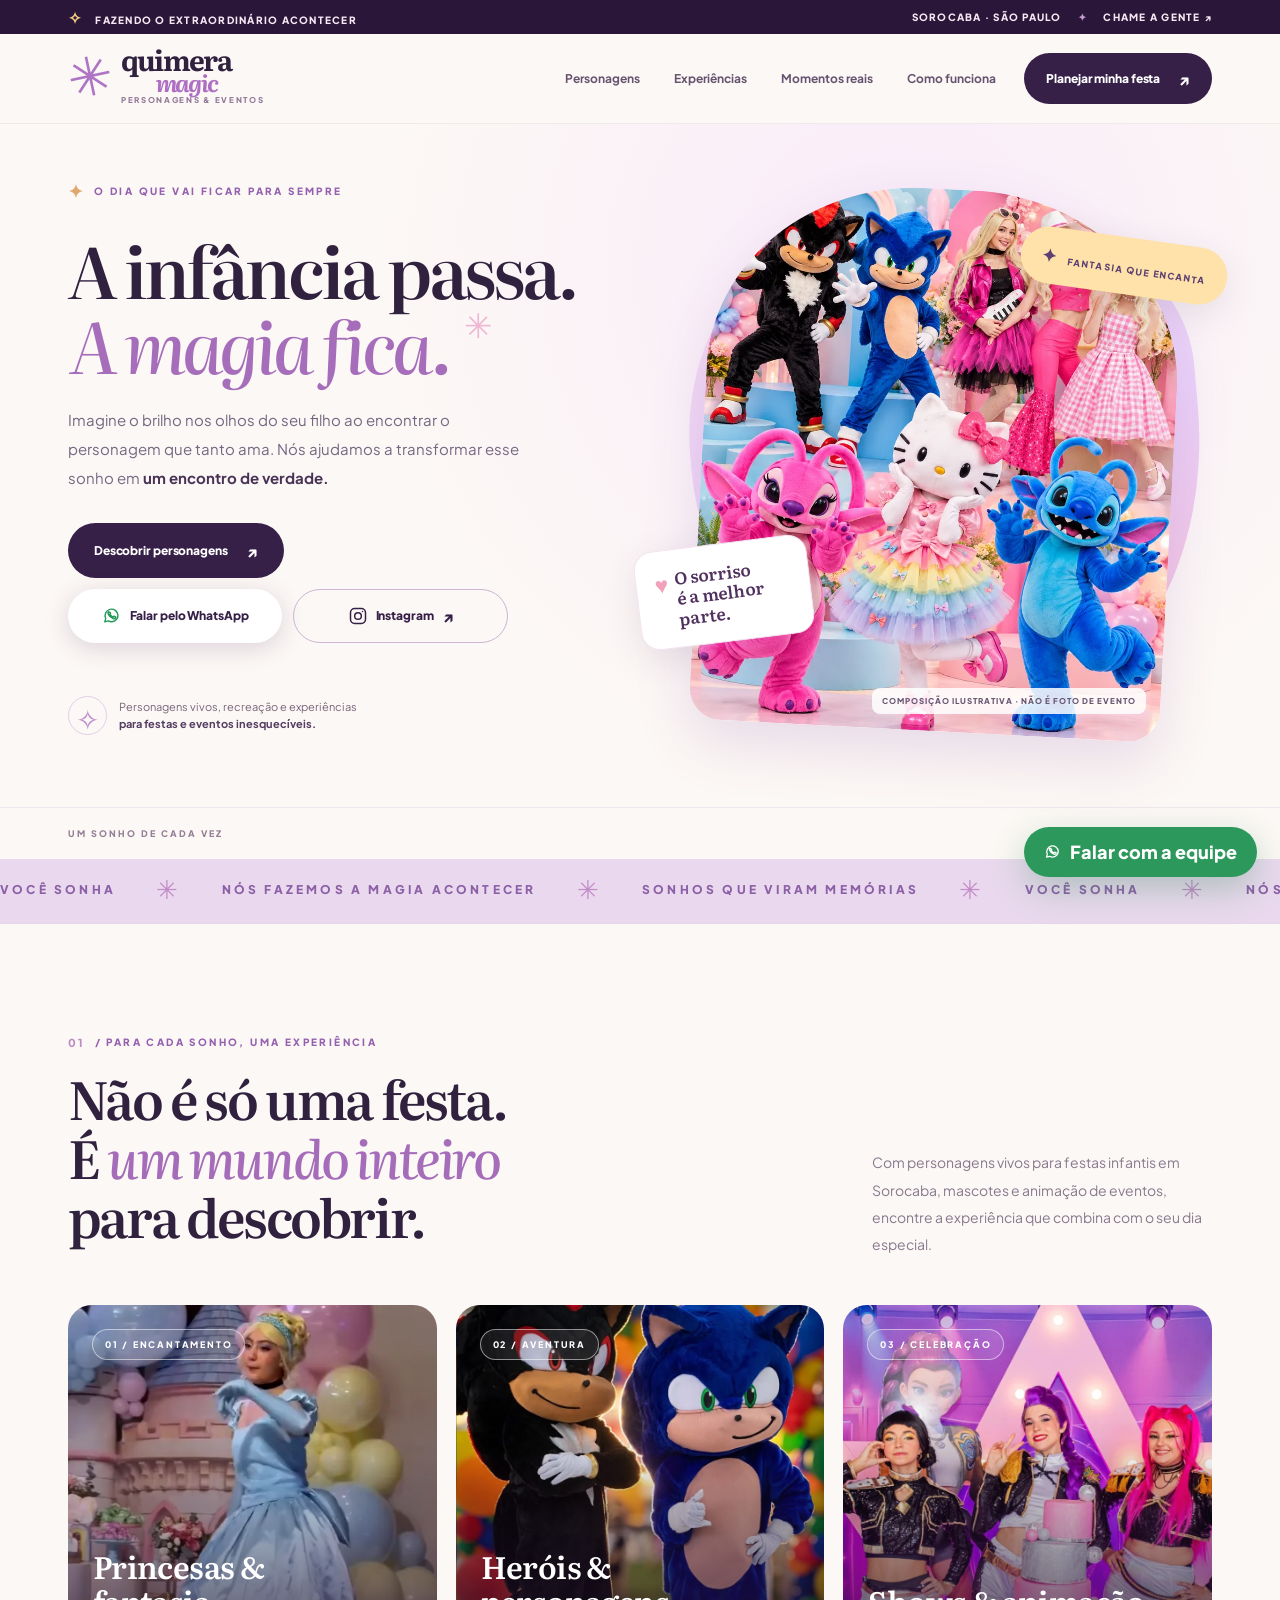
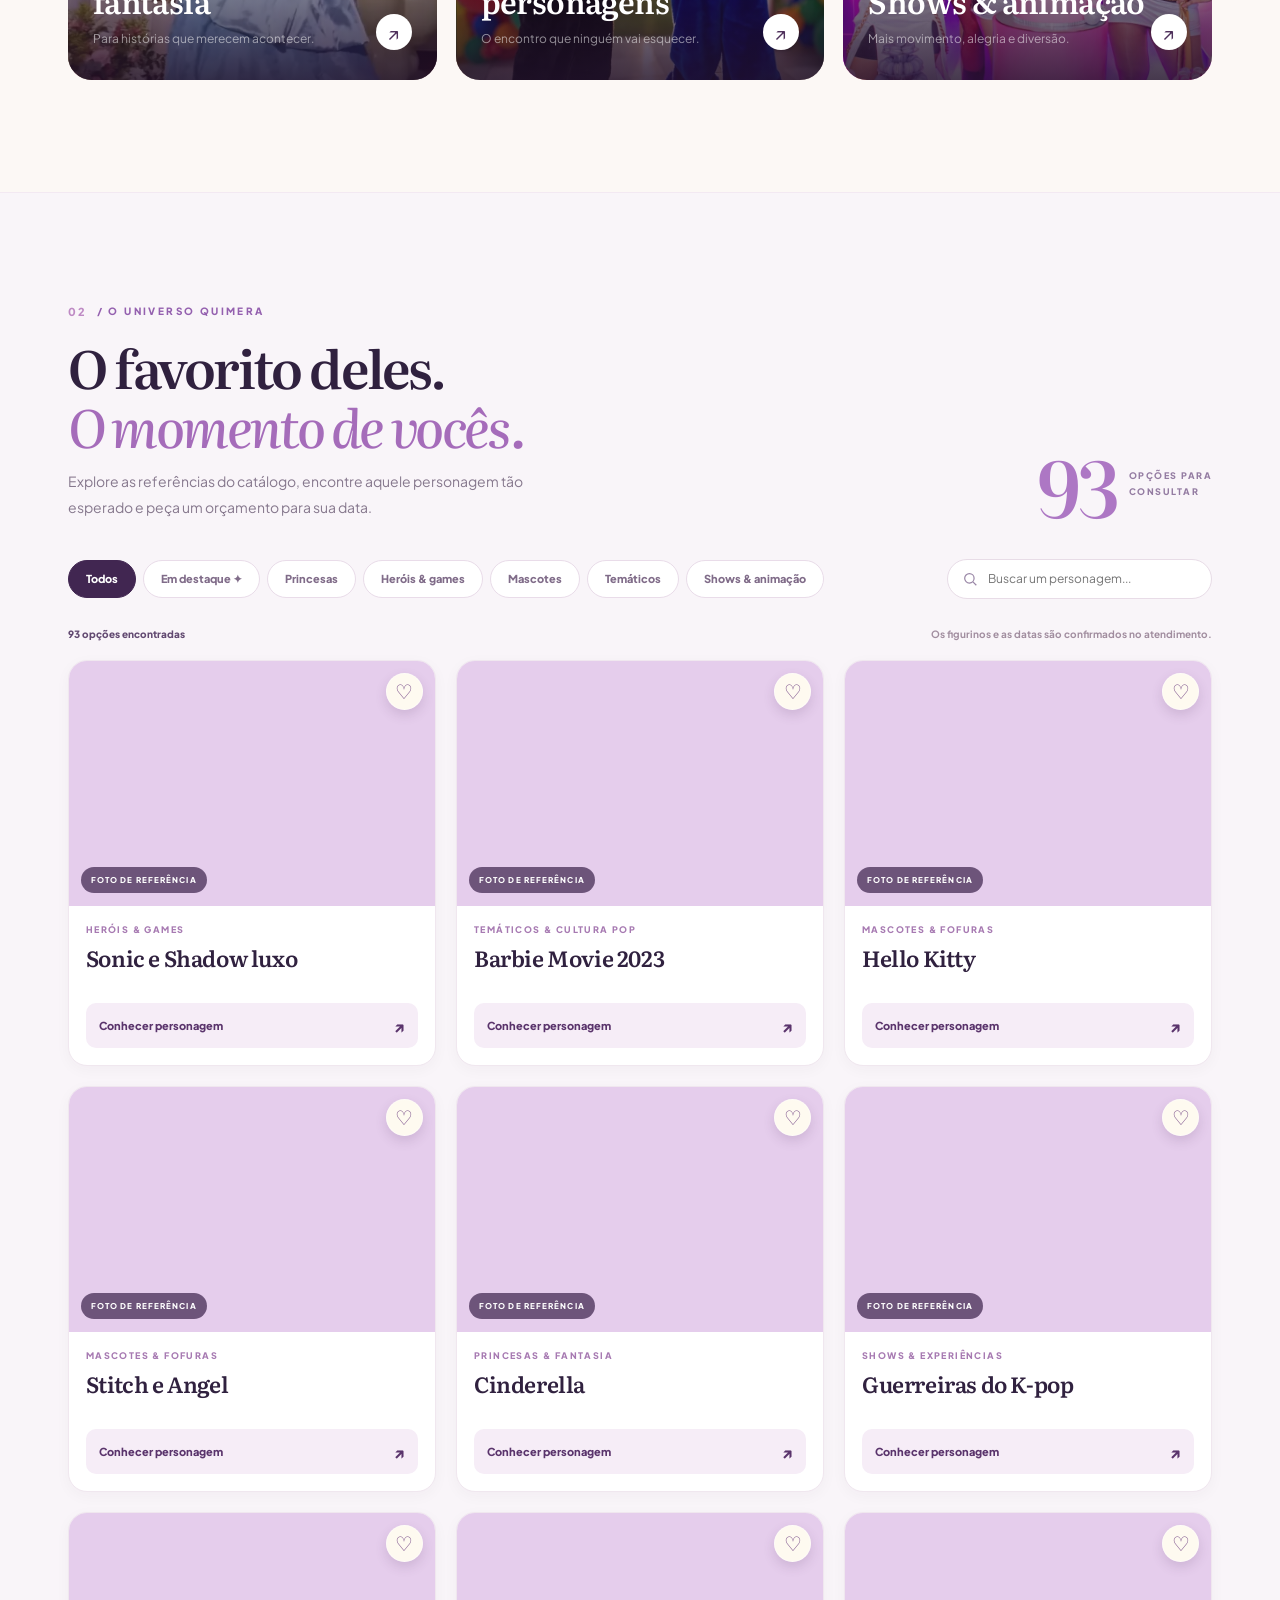
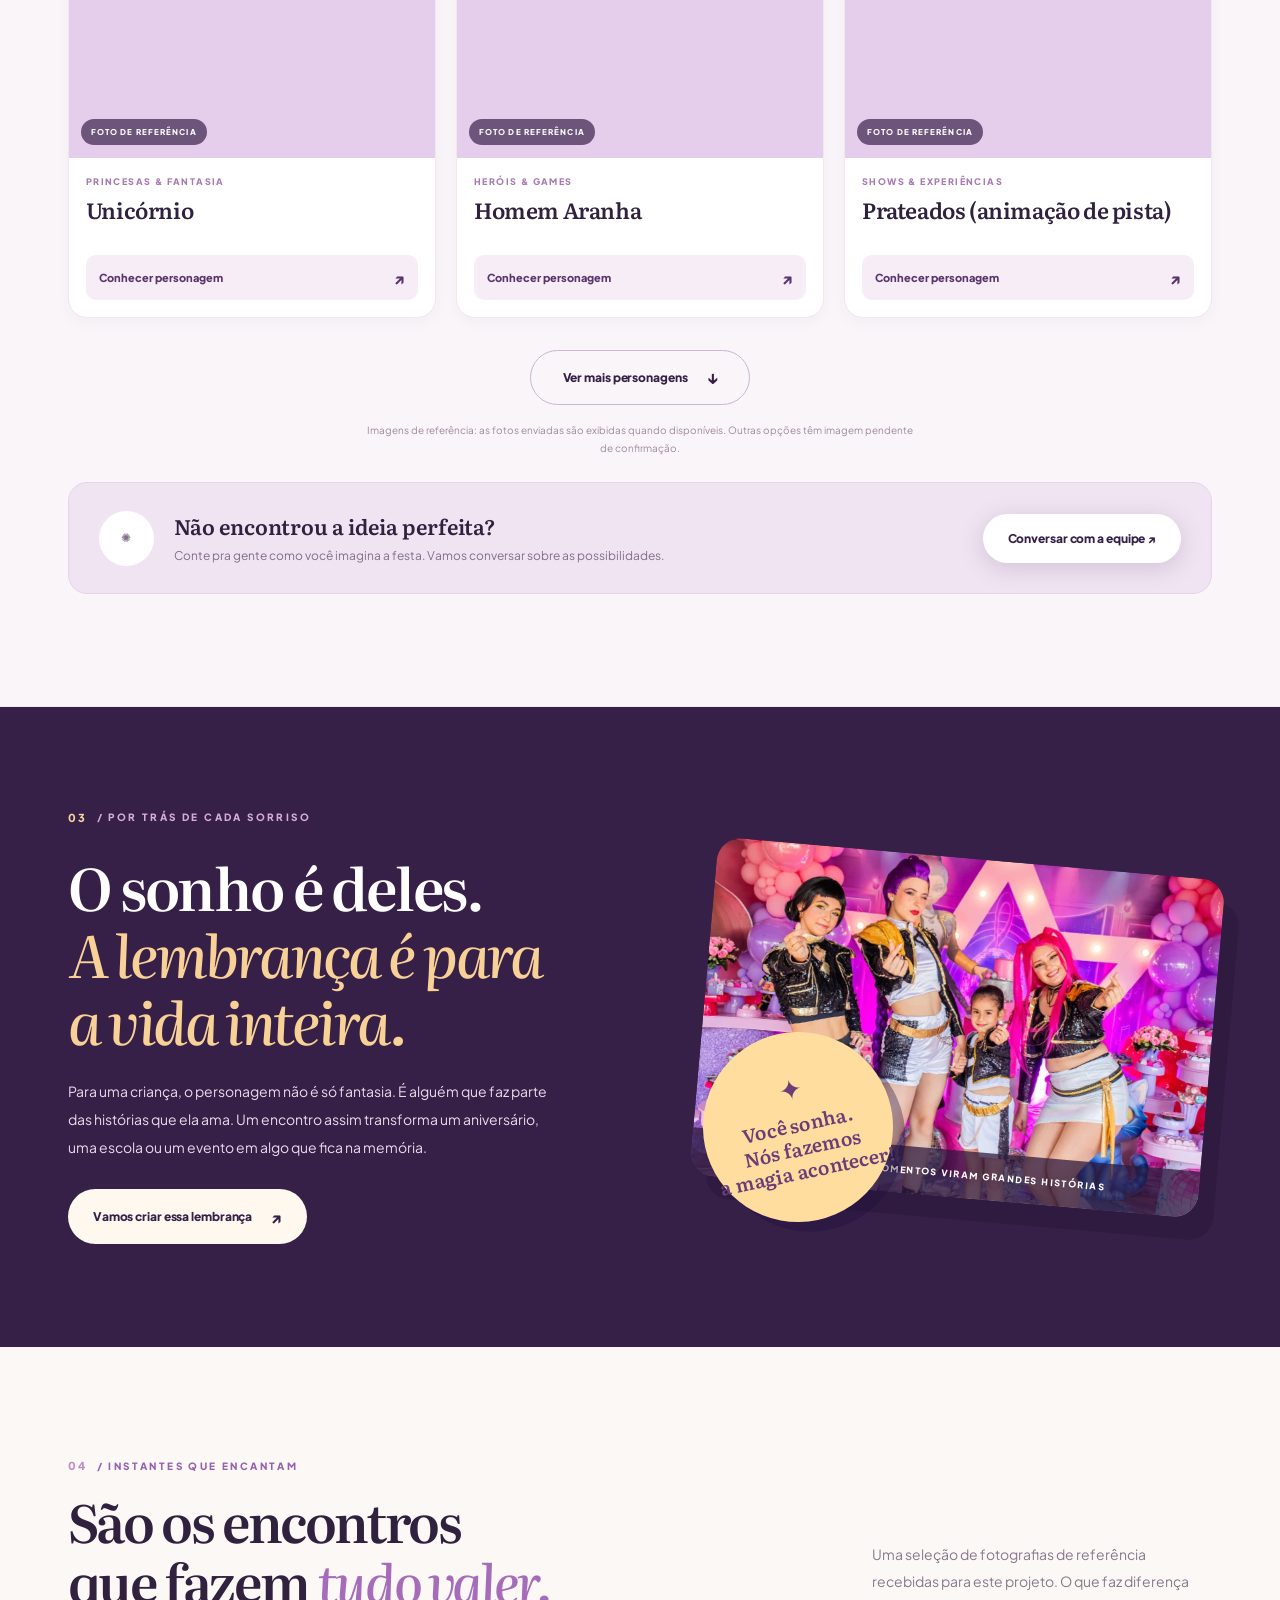
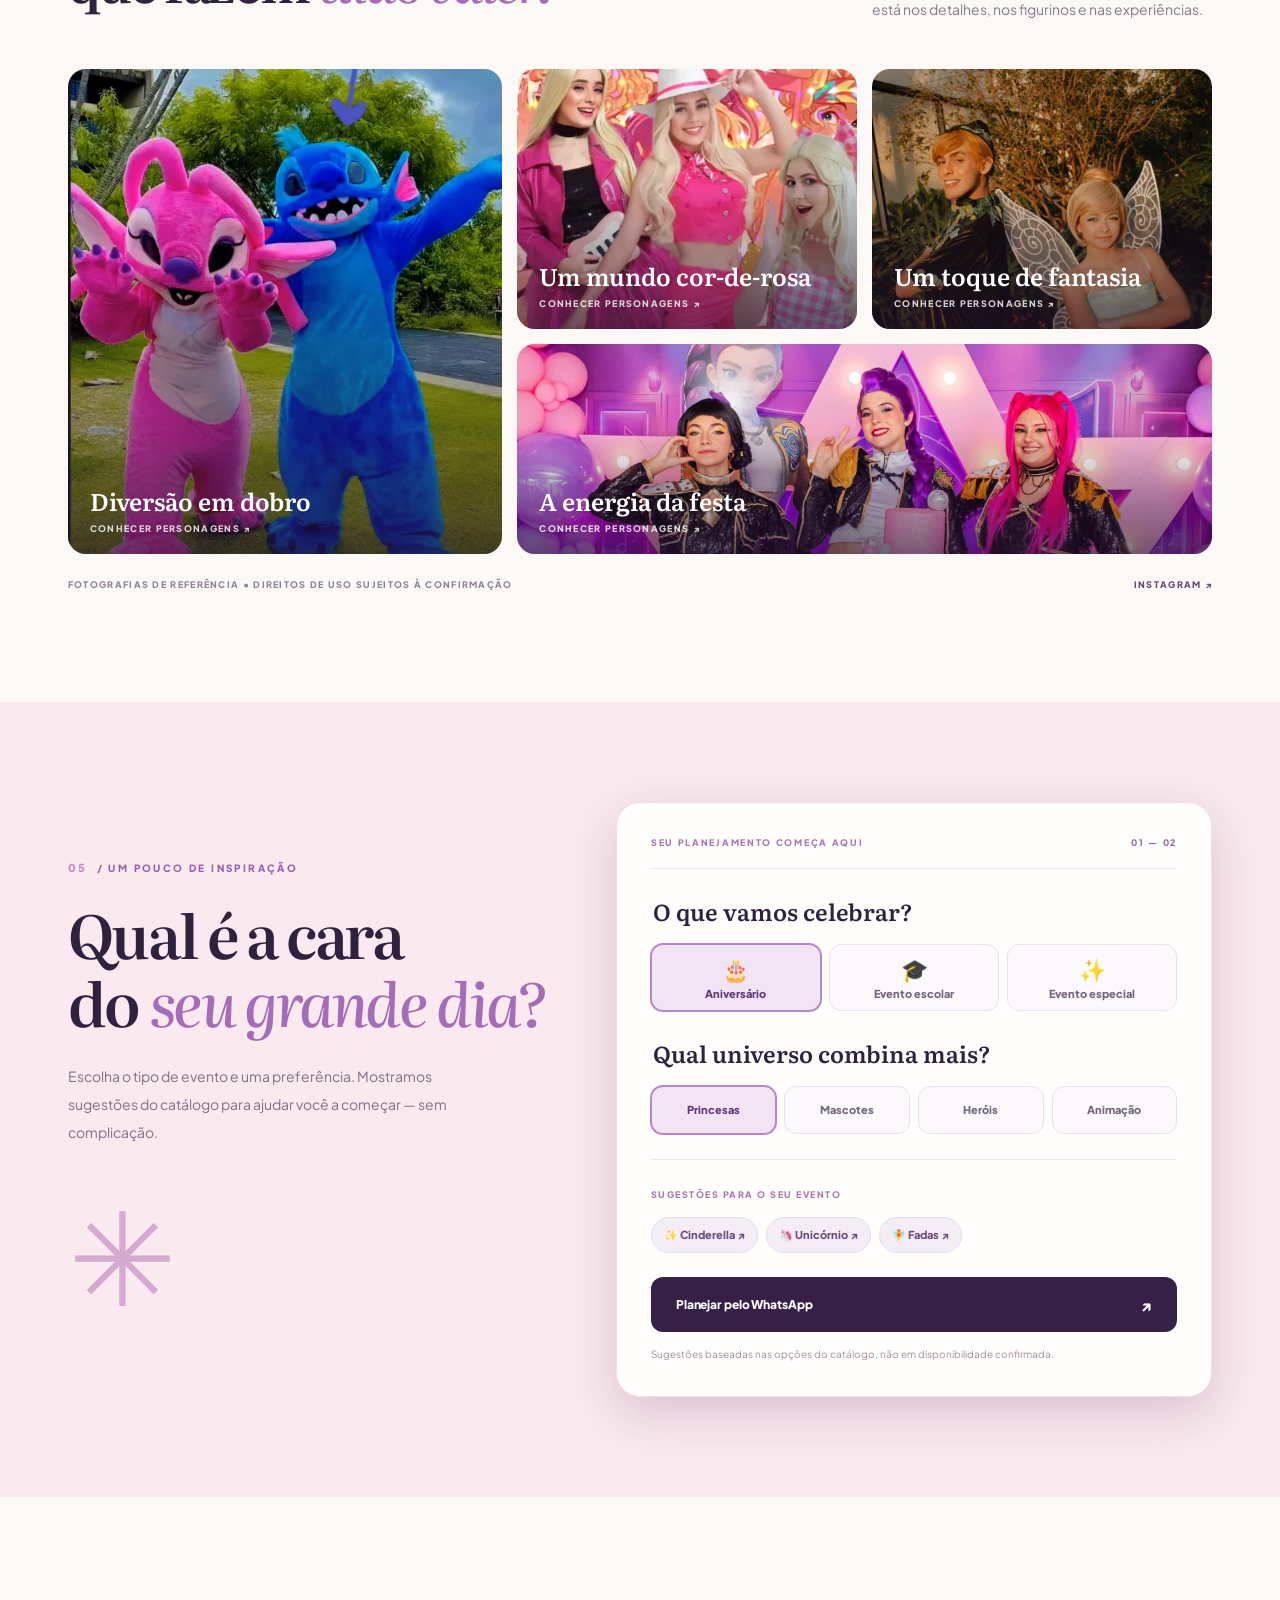
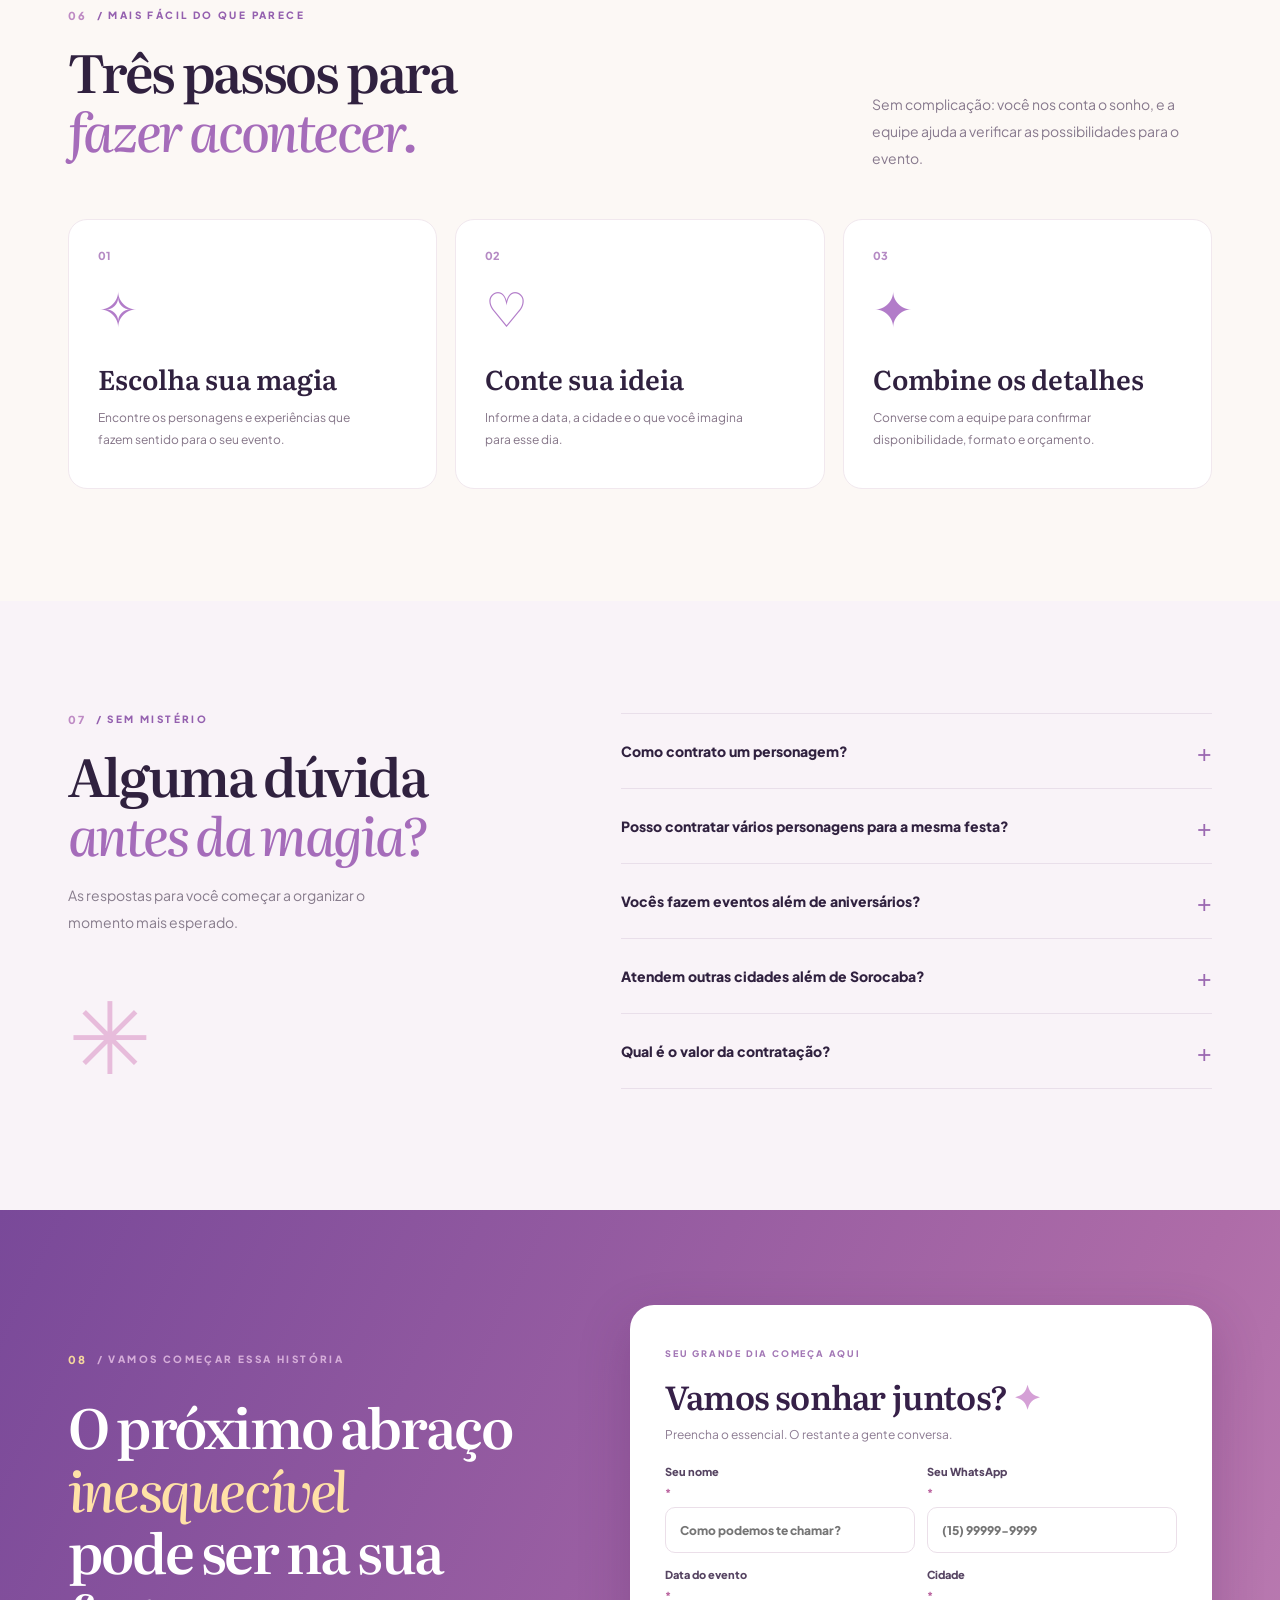
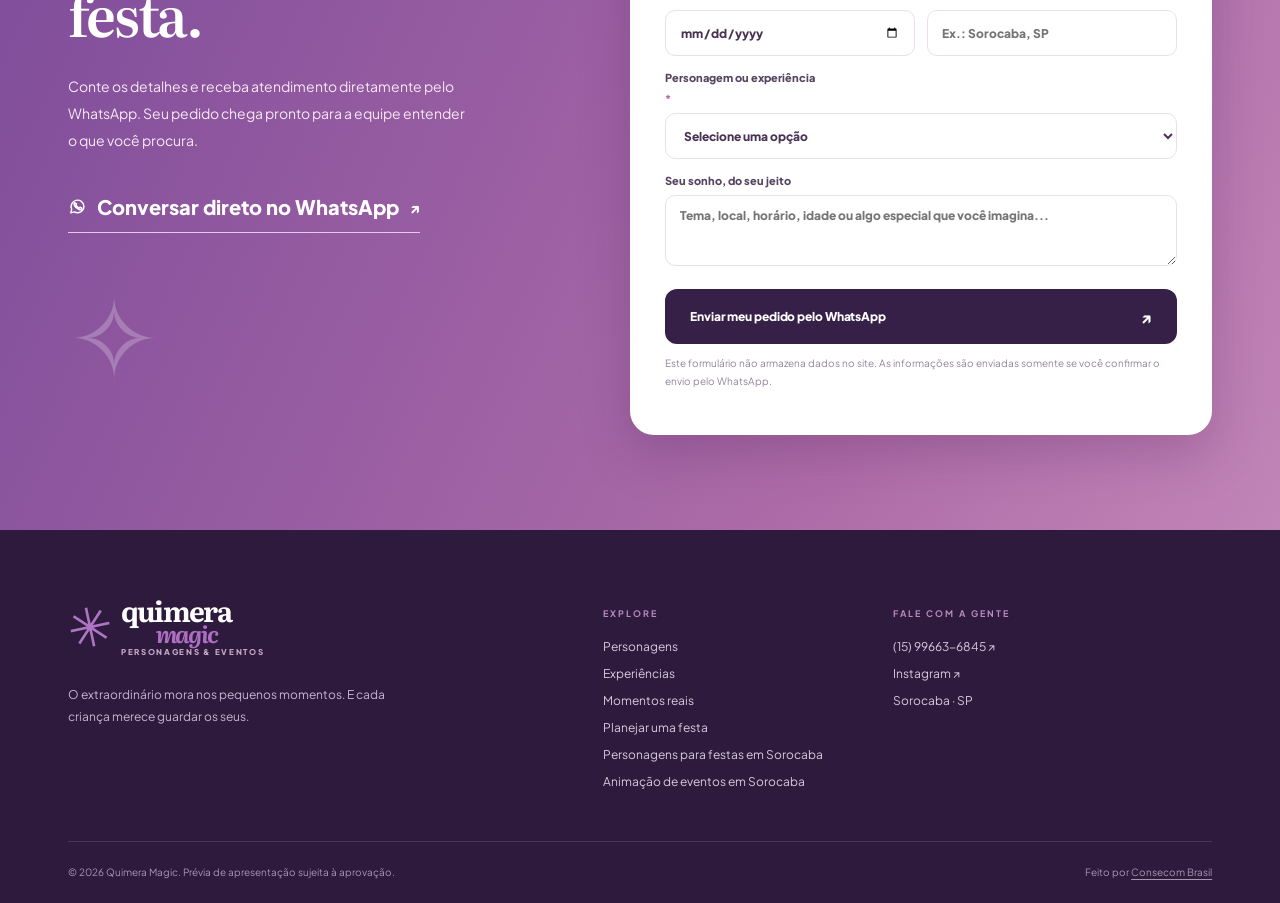
==== commit 03f14f41: "Troca foto da seção Por trás de cada sorriso pelo encontro K-pop" ====
--- a/index.html
+++ b/index.html
@@ -67,7 +67,7 @@
       <div class="catalog-grid" id="catalogGrid"></div><div class="load-more-wrap"><button class="button button-outline" type="button" id="loadMore">Ver mais personagens <span aria-hidden="true">↓</span></button><p>Imagens de referência: as fotos enviadas são exibidas quando disponíveis. Outras opções têm imagem pendente de confirmação.</p></div>
       <div class="catalog-assist"><span class="assist-emoji" aria-hidden="true">✺</span><div><strong>Não encontrou a ideia perfeita?</strong><span>Conte pra gente como você imagina a festa. Vamos conversar sobre as possibilidades.</span></div><a class="button button-light" href="https://wa.me/5515996636845?text=Ol%C3%A1%21%20Procuro%20um%20personagem%20especial%20para%20minha%20festa.%20Podemos%20conversar%3F" target="_blank" rel="noopener noreferrer">Conversar com a equipe ↗</a></div>
     </div></section>
-    <section class="story-section" id="sobre"><div class="site-shell story-layout"><div class="story-left"><div class="section-kicker kicker-light"><span>03</span> / POR TRÁS DE CADA SORRISO</div><h2>O sonho é deles.<br><em>A lembrança é para<br>a vida inteira.</em></h2><p>Para uma criança, o personagem não é só fantasia. É alguém que faz parte das histórias que ela ama. Um encontro assim transforma um aniversário, uma escola ou um evento em algo que fica na memória.</p><a href="#orcamento" class="button button-cream">Vamos criar essa lembrança <span aria-hidden="true">↗</span></a></div><div class="story-right"><div class="story-photo-frame"><img src="/assets/sininho-evento.webp" width="505" height="734" alt="Fada em figurino de evento, foto de referência enviada para o projeto" loading="lazy"><span>OS PEQUENOS MOMENTOS VIRAM GRANDES HISTÓRIAS</span></div><div class="story-seal"><span>✦</span><strong>Você sonha.<br>Nós fazemos<br>a magia acontecer!</strong></div></div></div></section>
+    <section class="story-section" id="sobre"><div class="site-shell story-layout"><div class="story-left"><div class="section-kicker kicker-light"><span>03</span> / POR TRÁS DE CADA SORRISO</div><h2>O sonho é deles.<br><em>A lembrança é para<br>a vida inteira.</em></h2><p>Para uma criança, o personagem não é só fantasia. É alguém que faz parte das histórias que ela ama. Um encontro assim transforma um aniversário, uma escola ou um evento em algo que fica na memória.</p><a href="#orcamento" class="button button-cream">Vamos criar essa lembrança <span aria-hidden="true">↗</span></a></div><div class="story-right"><div class="story-photo-frame" style="width:100%;height:auto;aspect-ratio:3/2;border-radius:24px"><img src="/assets/encontro-guerreiras-kpop.webp" width="1280" height="853" alt="Encontro de uma criança com as Guerreiras do K-pop em uma festa" loading="lazy"><span>OS PEQUENOS MOMENTOS VIRAM GRANDES HISTÓRIAS</span></div><div class="story-seal"><span>✦</span><strong>Você sonha.<br>Nós fazemos<br>a magia acontecer!</strong></div></div></div></section>
     <section class="section gallery-section" id="momentos"><div class="site-shell"><div class="section-kicker"><span>04</span> / INSTANTES QUE ENCANTAM</div><div class="section-top"><h2>São os encontros<br>que fazem <em>tudo valer.</em></h2><p>Uma seleção de fotografias de referência recebidas para este projeto. O que faz diferença está nos detalhes, nos figurinos e nas experiências.</p></div><div class="gallery-grid" id="galleryGrid"></div><div class="gallery-foot"><span>FOTOGRAFIAS DE REFERÊNCIA • DIREITOS DE USO SUJEITOS À CONFIRMAÇÃO</span><a href="https://www.instagram.com/quimeramagic/" rel="noopener noreferrer" target="_blank">Instagram <span aria-hidden="true">↗</span></a></div></div></section>
     <section class="planner-section" id="planejador"><div class="site-shell planner-layout"><div class="planner-intro"><div class="section-kicker"><span>05</span> / UM POUCO DE INSPIRAÇÃO</div><h2>Qual é a cara<br>do <em>seu grande dia?</em></h2><p>Escolha o tipo de evento e uma preferência. Mostramos sugestões do catálogo para ajudar você a começar — sem complicação.</p><div class="planner-decoration" aria-hidden="true">✳</div></div><div class="planner-panel"><div class="planner-progress"><span>SEU PLANEJAMENTO COMEÇA AQUI</span><span class="planner-step">01 — 02</span></div><fieldset class="choice-set"><legend>O que vamos celebrar?</legend><div class="choice-grid" id="eventChoices"><button class="choice selected" type="button" data-event="Aniversário infantil" aria-pressed="true"><span>🎂</span> Aniversário</button><button class="choice" type="button" data-event="Evento escolar" aria-pressed="false"><span>🎓</span> Evento escolar</button><button class="choice" type="button" data-event="Evento corporativo ou especial" aria-pressed="false"><span>✨</span> Evento especial</button></div></fieldset><fieldset class="choice-set"><legend>Qual universo combina mais?</legend><div class="choice-grid choice-grid-small" id="themeChoices"><button class="choice selected" type="button" data-theme="princesas" aria-pressed="true">Princesas</button><button class="choice" type="button" data-theme="mascotes" aria-pressed="false">Mascotes</button><button class="choice" type="button" data-theme="herois" aria-pressed="false">Heróis</button><button class="choice" type="button" data-theme="shows" aria-pressed="false">Animação</button></div></fieldset><div class="planner-suggestions"><span>SUGESTÕES PARA O SEU EVENTO</span><div id="plannerSuggestions" class="planner-suggestion-list"></div></div><button type="button" class="button button-dark planner-cta" id="plannerWhatsapp">Planejar pelo WhatsApp <span aria-hidden="true">↗</span></button><p class="planner-disclaimer">Sugestões baseadas nas opções do catálogo, não em disponibilidade confirmada.</p></div></div></section>
     <section class="section steps-section" id="como-funciona"><div class="site-shell"><div class="section-kicker"><span>06</span> / MAIS FÁCIL DO QUE PARECE</div><div class="section-top"><h2>Três passos para<br><em>fazer acontecer.</em></h2><p>Sem complicação: você nos conta o sonho, e a equipe ajuda a verificar as possibilidades para o evento.</p></div><div class="steps-grid"><article><span class="step-number">01</span><span class="step-icon">✧</span><h3>Escolha sua magia</h3><p>Encontre os personagens e experiências que fazem sentido para o seu evento.</p></article><article><span class="step-number">02</span><span class="step-icon">♡</span><h3>Conte sua ideia</h3><p>Informe a data, a cidade e o que você imagina para esse dia.</p></article><article><span class="step-number">03</span><span class="step-icon">✦</span><h3>Combine os detalhes</h3><p>Converse com a equipe para confirmar disponibilidade, formato e orçamento.</p></article></div></div></section>
